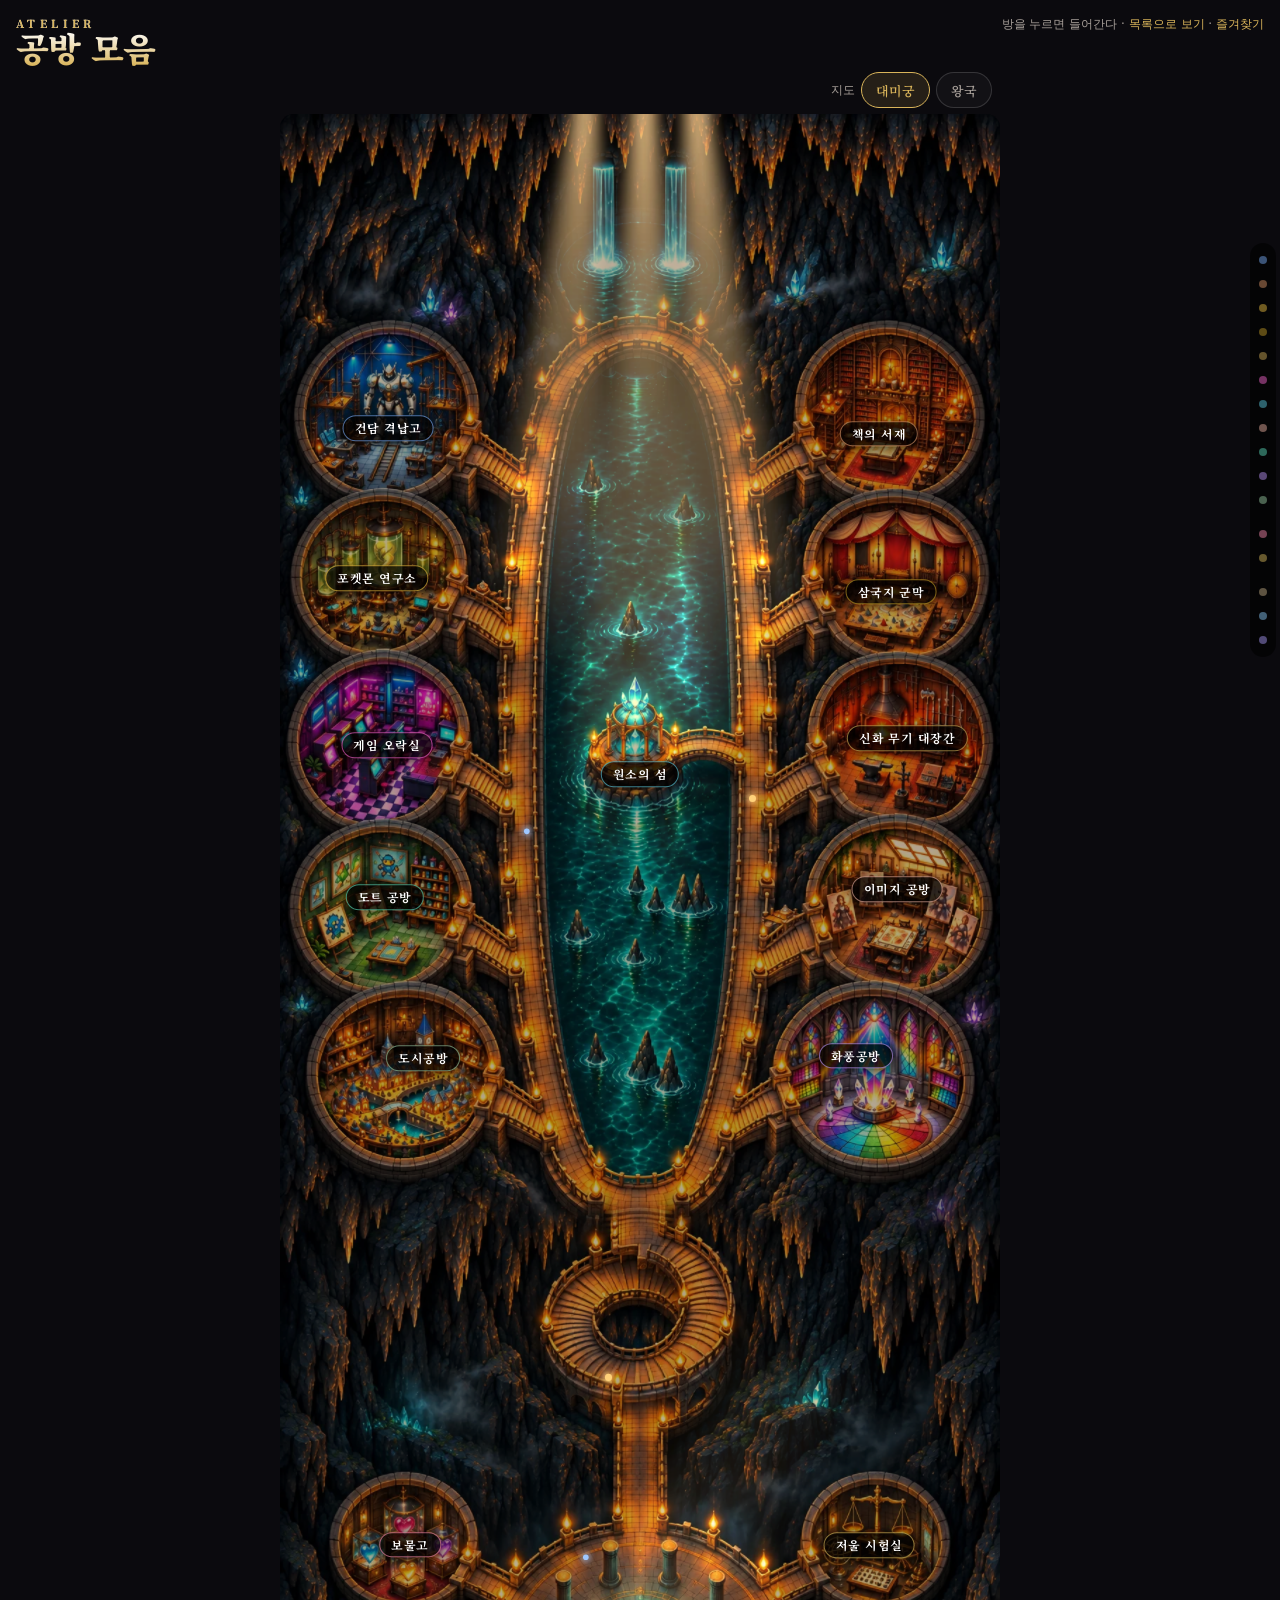
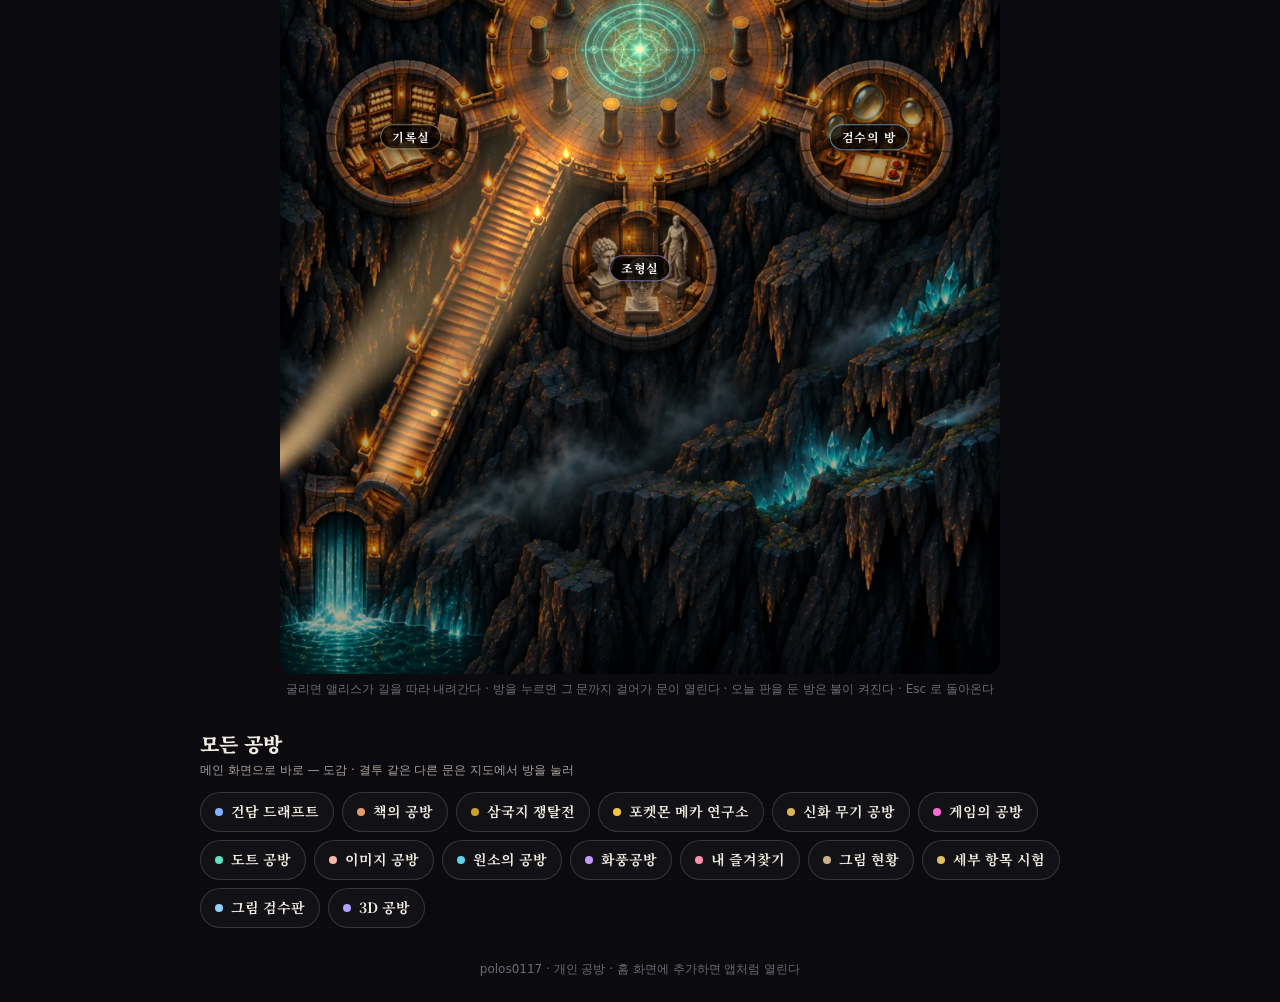
==== index.html @ 8b154c2e "공방 지도 — 방에 들어가는 연출: 밀고 들어가는 확대 · 앨리스가 문으로 · 공방으로 넘어가는 전환 기다림은 늘지 않는다(걷기 0.9초 + 확대 0.7초 그대로). 새 그림 없이" ====
<!doctype html>
<html lang="ko">
<head>
<meta charset="utf-8">
<meta name="viewport" content="width=device-width, initial-scale=1, viewport-fit=cover">
<title>공방 모음</title>
<meta name="description" content="건담 · 삼국지 · 포켓몬 · 신화 무기 · 책 — 공방 지도에서 방을 골라 들어간다.">
<meta name="theme-color" content="#0f0e12">
<link rel="icon" href="icon-192.png?v=3">
<link rel="manifest" href="app.webmanifest">
<link rel="apple-touch-icon" href="icon-180.png?v=3">
<meta name="apple-mobile-web-app-capable" content="yes">
<meta name="mobile-web-app-capable" content="yes">
<meta name="apple-mobile-web-app-status-bar-style" content="black-translucent">
<meta name="apple-mobile-web-app-title" content="공방">
<link rel="preconnect" href="https://fonts.googleapis.com">
<link rel="preconnect" href="https://fonts.gstatic.com" crossorigin>
<link rel="stylesheet" href="https://fonts.googleapis.com/css2?family=Noto+Serif+KR:wght@500;700;900&display=swap">
<!-- 공방으로 넘어가는 전환(2026-11-12) — 문서 간 view transition. 넘어가는 쪽 공방 페이지에도 같은 한 줄이 있어야 된다(README 「방에 들어가는 연출」). 움직임 끔이면 아래 스크립트가 media 를 'not all' 로 바꿔 끈다 -->
<style id="vt">@media (prefers-reduced-motion: no-preference) { @view-transition { navigation: auto; } }</style>
<!--
  첫 화면 = 공방 지도 한 장(img/cave4.webp 1024×3072 세로 — 산속 드워프 대미궁, 2026-10-30 · 2026-11-10 1:2 · 2026-11-11 두 층 1:3 — 위층 공방 열 · 나선 계단 · 아래층 「도구의 층」 다섯, 허브 하단 버튼이던 도구들이 방이 됐다). 절벽 폭포 옆 동굴 입구 → 계단 → 가운데 둥근 지하 호수를 도는 길 → 왼쪽 다섯·오른쪽 다섯의 방 열(방마다 계단 · 다리로 호숫가 길에 닿는다 — 2026-11-11 Blender 구조(blender-cloud scenes/cave_hub.py)를 첨부해 칠한 그림. 다각형 · 이름표는 그 구조의 방 색깔 지도에서, 등불 길은 구조 좌표에서 그대로), 가운데 호수의 바위섬이 원소의 섬.
  방 자리는 ROOMS 표의 다각형(1024×3072 기준 좌표 — 그림 크기 그대로)이고
  SVG viewBox 가 그림 크기라 화면이 바뀌어도 같이 늘어난다. 글자는 그림에 없다 — 이름표·미리보기는 화면이 얹는다.
  방에 올리면 빛나고 이름·대표 그림이 뜬다. 누르면 지도가 그 방으로 다가가고(transform) 그 공방의 문들(하위 링크)이 보인다.
  주소에 #gundam 처럼 남아 뒤로 가기·공유가 된다. 등불이 복도를 오간다(SMIL). 지도 아래 "모든 공방" 목록은 지도가 불편한 사람·화면 읽기 프로그램의 길.
  그림을 바꾸면 ROOMS 의 다각형 숫자만 다시 잰다.
  살아 있는 불 — 다섯 공방이 한 출처(polos0117.github.io)라 localStorage 를 같이 쓴다. 각 공방은 판이 끝나면 atelier_today_v1:<방> 에 오늘 기록
  {d, n, w, daily, at, seen} 한 칸을 적고(today.js — 다섯 저장소에 같은 파일, 약속은 README 「오늘 기록」), 지도는 그걸 읽어 오늘 다녀간 방에 불을 켜고
  이름표 아래 "오늘 n판 · w승"을, 문 패널에 「오늘의 판」(?daily — 날짜가 씨앗) 을 둔다. 공방의 첫 화면을 HEAD 로 물어 Last-Modified 가 마지막으로
  다녀간 뒤(seen)라면 이름표에 초록 점 — 새 소식. 문을 누르면 그 방에 다녀간 자국(seen)을 남긴다.
  깊이 패럴랙스(2026-11-12, 대미궁만) — 은은한 2.5D 입체감(화려한 3D 전환이 아니라). #mapimg 위에 WebGL 캔버스(canvas.fx)를 얹고 셰이더가 깊이 그림 img/cave4-depth.webp 만큼
  UV 를 민다: (깊이 − 0.5) × 세기 × 기울임, 가장 많이 밀려도 화면 8px(2026-11-12 14 · 11 로 올려 봤다가 8 로 — ?fx=<px> 로 견줘 본다). 깊이 그림은 blender-cloud cave_hub 구조의 깊이 렌더(blender-cloud-img 2026-11-11_cave2-depth.png — cave4 와 같은 구조)에서
  위층→아래층 큰 세로 기울기를 하이패스로 빼고 국소 높낮이만 남긴 흑백(흰색 = 가깝다, 0.5 = 바위 바닥 — 그래서 바위는 제자리), 만든 셈은 tools/cave4-depth.py.
  기울임 = 굴림(굴리며 보기의 짚는 높이 기준 — 344×882 처럼 지도가 화면보다 조금만 긴 폰도 다 쓴다) + PC 마우스 · 안드로이드 기기 기울기(iOS 는 권한 창이 떠서 굴림만).
  방 다각형 · 이름표 · 누르는 자리(SVG)는 캔버스 위라 그대로, 앨리스는 서 있는 자리의 깊이만큼 같이 밀린다. 다가간 동안 · 움직임 끔(AtelierMotion, 없으면 동작 줄이기) ·
  WebGL 없음 · 깊이 그림 못 받음 · 왕국 → 지금처럼 정지 그림. 숨은 탭 · 화면 밖이면 그리지 않는다. 왜: 칠한 그림이 평평해 두 층 · 호수 · 계단의 높낮이가 잘 안 읽혔다.
  시간대 조명(2026-11-12, 대미궁만) — 칠한 지도는 그대로 두고 Blender 에서 구운 빛 그림 두 장을 덮개로 얹어 시간대를 바꾼다. 기기 시각으로 페이지를 열 때 한 번 정한다:
  새벽 4~6시(푸르스름 · 호수와 아래층에 낮은 안개) · 아침 6~9시(따뜻한 빛줄기) · 낮 9~18시(덮개 없음 = 지금 그림) · 밤 18~4시(남색 바탕 · 등불과 문 앞 불빛 · 폭포 달빛). 전환 애니메이션은 없다.
  빛 그림 = img/cave4-light-<dawn|morning|night>-mul.webp(곱하기 — 흰색이면 그대로) + -glow.webp(더하기 — 검정이면 없음), 512×1536 을 지도 크기로 늘린다.
  그리는 곳(2026-11-12 고침): 깊이 패럴랙스 캔버스가 있으면 그 셰이더에 텍스처 두 장으로 넣어 한 번에 — 선형 공간에서 지도 × mul + glow, 빛도 깊이만큼 같이 밀린다. 밤 등불은 아주 약하게 깜빡이고(±5%, 자리마다 다른 박자),
  새벽 안개는 천천히 흐른다(1초에 스무 번만 다시 그린다 — 화면 밖 · 숨은 탭 · 다가간 동안은 쉰다). 움직임 끔 · WebGL 없음(캔버스가 없을 때)과 방에 다가간 동안만 CSS 덮개 둘(mul 은 multiply, glow 는 screen, 정지)이 대신한다.
  만든 곳은 blender-cloud scenes/cave_hub.py --light(blender-cloud-img 2026-11-12_cave2-light-* — cave4 와 같은 구조 · 같은 카메라, 지도와 10~25px 어긋나서 흐려 구웠다).
  쌓는 차례: 그림 · 패럴랙스 캔버스(빛 포함) · 앨리스 < CSS 덮개 둘 < 방 다각형 · 등불(SVG) < 이름표. 캔버스 · 덮개는 누름을 받지 않아 누르는 자리는 그대로고, 이름표는 그 위라 밤에도 읽힌다.
  캔버스가 빛을 그릴 때 앨리스는 캔버스 위라 셰이더의 빛을 받지 않는다 — 그때는 CSS filter 로 시간대만큼만 어둡게 맞춘다(밤 0.7 · 새벽 0.82). CSS 덮개일 때는 덮개가 앨리스도 덮는다.
  주소 ?time=dawn|morning|day|night 가 기기 시각을 이긴다(?fx= 처럼 폰에서 바로 견줘 보려고). 빛 그림을 하나라도 못 받으면 낮처럼. 왕국은 이번 범위가 아니다(빛 그림 없음).
  왜: 지도가 늘 같은 불빛이라 하루의 때가 느껴지지 않았다 — 다시 칠하지 않고 빛만 바꾼다.
  방에 들어가는 연출(2026-11-12, 대미궁만 · 새 그림 없이 지금 재료로 · 기다림은 늘지 않는다 — 걷기 0.9초 + 확대 0.7초 그대로):
  ① 밀고 들어가는 확대 — 확대(.inner transform 0.7초) 동안 캔버스를 숨기지 않고, 셰이더의 기울임을 그 방 가운데에서 바깥으로 세게(FX_PX 의 2.5배, 그동안만 · 사인 한 봉우리) 밀어 가까운 벽이 먼저 다가온다.
     평소 기울임은 그동안 0 으로 줄여 끝날 때 정지 그림과 똑같아지고, 확대가 끝나면 캔버스를 0.15초에 감춘다(그림이 보인다). 나올 때는 반대로(바로 캔버스, 안으로 당기며 평소 기울임이 돌아온다).
     시간대 조명과 겹칠 때: 미는 동안은 셰이더가 빛을 그리고(CSS 덮개 숨김), 끝나는 순간 빛 없는 한 장을 그려 두고 CSS 덮개와 맞바꾼 뒤 감춘다 — 두 번 어두워지거나 번쩍이지 않게.
  ② 앨리스가 문으로 — 문 앞에 닿은 앨리스가 문 쪽으로 반 걸음 걸으며 0.25초에 사라지고(확대와 같이 간다), 문 자리에서 방 색(--c) 빛이 한 번 번진다(.doorglow — radial-gradient · screen · 0.6초). 지도로 돌아오면 문 앞에 다시 선다.
  ③ 공방으로 넘어가는 전환 — 문 링크를 누르면 확대된 방이 살짝 더 커지며 사라지고(.leaving 0.28초 — 넘어가길 기다리지 않는다, 누르자마자 간다) 공방 페이지가 페이드로 들어온다(@view-transition — 그쪽 페이지에도 같은 한 줄이 있어야).
     문서 간 전환을 모르는 브라우저는 지금처럼 그냥 넘어간다. 뒤로 와서 다시 보이면(pageshow) 원래대로.
  움직임 끔(AtelierMotion, 없으면 동작 줄이기)이면 ① ② ③ 모두 없이 전과 같다. 왜: 방을 눌러도 그림이 그냥 커지기만 해서 「들어간다」는 느낌이 없었다.
-->
<style>
:root {
  --bg: #0b0a0e; --card: #18161d; --line: #ffffff1a; --text: #f1ece2; --muted: #a8a09a; --gold: #d9b45a;
  --serif: 'Noto Serif KR', 'Apple Myungjo', 'Nanum Myeongjo', Georgia, serif;
  --sans: system-ui, -apple-system, 'Apple SD Gothic Neo', 'Malgun Gothic', sans-serif;
}
* { box-sizing: border-box; }
html, body { margin: 0; }
html { scroll-behavior: smooth; }
body { background: var(--bg); color: var(--text); font: 15px/1.55 var(--sans); overflow-x: hidden; }
a { color: inherit; }
.sr { position: absolute; width: 1px; height: 1px; overflow: hidden; clip: rect(0 0 0 0); white-space: nowrap; }

/* ── 머리 — 작게. 지도가 주인공 ── */
.head { display: flex; align-items: baseline; justify-content: space-between; gap: 12px; padding: calc(14px + env(safe-area-inset-top)) 16px 6px; max-width: 1280px; margin: 0 auto; }
.head h1 { flex: none; white-space: nowrap; margin: 0; font: 900 clamp(22px, 3.4vw, 34px)/1.1 var(--serif); letter-spacing: -.02em;   /* 제목은 줄지도 꺾이지도 않는다 — 좁은 폰에서 안내 글에 밀려 「음」 이 밑줄로 떨어졌다 */
  background: linear-gradient(180deg, #fff 30%, var(--gold) 100%); -webkit-background-clip: text; background-clip: text; color: transparent; }
.head h1 small { display: block; margin-top: 4px; -webkit-text-fill-color: var(--gold); color: var(--gold); font: 700 11px/1 var(--serif); letter-spacing: .4em; }
.head p { flex: 1 1 auto; min-width: 0; margin: 0; color: var(--muted); font-size: 12px; text-align: right; word-break: keep-all; }
.head p a { color: var(--gold); text-decoration: none; }

/* ── 지도 ── */
.map { position: relative; max-width: 1280px; margin: 0 auto; padding: 0 8px; display: grid; gap: 10px; grid-template-columns: minmax(0, 1fr); }
.stage { position: relative; aspect-ratio: 1024 / 3072; width: 100%; overflow: hidden; border-radius: 14px; background: #06070b radial-gradient(70% 60% at 50% 45%, #1b1726, #06070b 70%); isolation: isolate; }
.inner { position: absolute; inset: 0; transform-origin: 0 0; transition: transform .7s cubic-bezier(.2, .8, .2, 1); will-change: transform; }
.inner > img { position: absolute; inset: 0; width: 100%; height: 100%; object-fit: fill; display: block; }
.inner > svg { position: absolute; inset: 0; width: 100%; height: 100%; display: block; }
/* 방 — 다각형. 올리면 빛나고, 다가간 방은 더 밝게. 다른 방은 다가가는 동안 어두워진다 */
.room polygon { fill: var(--c); fill-opacity: 0; stroke: var(--c); stroke-opacity: 0; stroke-width: 6; stroke-linejoin: round; transition: fill-opacity .25s, stroke-opacity .25s; cursor: pointer; }
.room:hover polygon, .room:focus-visible polygon, .room.hot polygon { fill-opacity: .16; stroke-opacity: .85; filter: url(#glow); }
.room:focus-visible { outline: none; }
.map.zoomed .room:not(.on) polygon { fill: #000; fill-opacity: .55; stroke-opacity: 0; filter: none; pointer-events: none; }
.map.zoomed .room.on polygon { fill-opacity: 0; stroke-opacity: .18; filter: none; }
/* 이름표 — 늘 보이는 작은 패. 올리면 미리보기 카드가 그 위에 */
.pins { position: absolute; inset: 0; pointer-events: none; }
.pin { position: absolute; transform: translate(-50%, -50%); display: flex; flex-direction: column; align-items: center; gap: 6px; transition: opacity .3s; }
.pin b { padding: 4px 11px; border-radius: 99px; background: #000b; border: 1px solid color-mix(in srgb, var(--c) 60%, transparent); color: #fff; font: 700 12px/1.3 var(--serif); letter-spacing: .04em; white-space: nowrap; box-shadow: 0 2px 10px #0009; }
.pin .peek { position: absolute; bottom: calc(100% + 6px); left: 50%; transform: translateX(-50%) translateY(6px); width: 150px; padding: 8px; border-radius: 12px; background: #0c0b11f2; border: 1px solid color-mix(in srgb, var(--c) 55%, transparent); box-shadow: 0 16px 40px #000c, 0 0 30px color-mix(in srgb, var(--c) 30%, transparent); opacity: 0; transition: opacity .2s, transform .2s; }
.pin .peek img { display: block; width: 100%; aspect-ratio: 4 / 5; object-fit: cover; object-position: 50% 15%; border-radius: 8px; }
.pin .peek i { display: block; margin-top: 6px; color: var(--muted); font: 600 11px/1.4 var(--sans); font-style: normal; white-space: normal; text-align: center; word-break: keep-all; }
.pin.hot .peek { opacity: 1; transform: translateX(-50%) translateY(0); }
.map.zoomed .pin { opacity: 0; }
@media (max-width: 760px) { .pin b { padding: 3px 8px; font-size: 10px; } .pin .peek { width: 118px; } }
/* 등불 — 복도를 오간다 */
.lamp { fill: #ffd27a; filter: url(#lamp); }
.lamp.b { fill: #9fc8ff; }
/* 오늘 불 — 오늘 판을 둔 방은 불이 켜져 있다(각 공방이 atelier_today_v1:<방> 에 적은 기록을 읽는다) */
.room.lit polygon { fill-opacity: .07; }
.glow { fill: #ffb763; filter: url(#lamp); transform-box: fill-box; transform-origin: center; animation: breathe 3.4s ease-in-out infinite; }
@keyframes breathe { 0%, 100% { opacity: .35; transform: scale(.85); } 50% { opacity: .7; transform: scale(1.15); } }
.pin .today { padding: 2px 8px; border-radius: 99px; background: #2a1d10e6; border: 1px solid #ffb76366; color: #ffd9a8; font: 600 10px/1.3 var(--sans); white-space: nowrap; }
.pin .today[hidden] { display: none; }
.pin.news b::after { content: ''; display: inline-block; width: 7px; height: 7px; margin-left: 6px; border-radius: 50%; background: #7cf0a8; box-shadow: 0 0 8px #7cf0a8; vertical-align: middle; }
.doors .status { margin: 4px 0 10px; color: #ffd9a8; font-size: 13px; }
.doors .status:empty { display: none; }
.news-word { color: #7cf0a8; }
/* 오늘의 판 — 문들 줄 끝의 따뜻한 단추. 끝냈으면 초록 표 */
.links a.daily { gap: 6px; border-color: #ffb76388; background: #2a1d10b3; color: #ffd9a8; }
.links a.daily:hover, .links a.daily:focus-visible { border-color: #ffd9a8; color: #ffd9a8; }
.links a.daily .done { color: #7cf0a8; }
@media (max-width: 760px) { .pin .today { font-size: 9px; padding: 1px 6px; } }
/* 다가갔을 때 문 패널 */
.doors { display: none; padding: 14px 16px 16px; border: 1px solid color-mix(in srgb, var(--c, var(--gold)) 50%, transparent); border-radius: 14px; background: var(--card); box-shadow: 0 0 40px color-mix(in srgb, var(--c, var(--gold)) 18%, transparent); }
.map.zoomed .doors { display: block; }
.doors .num { color: var(--c); font: 700 12px/1 var(--serif); letter-spacing: .3em; }
.doors h2 { margin: 8px 0 2px; font: 900 clamp(24px, 3.6vw, 36px)/1.15 var(--serif); letter-spacing: -.02em; }
.doors .sub { color: color-mix(in srgb, var(--c) 70%, #fff); font-weight: 600; font-size: 14px; }
.doors p { margin: 10px 0 14px; color: #d8d2c8; font-size: 14px; max-width: 34em; word-break: keep-all; }
.links { display: flex; flex-wrap: wrap; gap: 8px; }
.links .soon { min-height: 42px; display: inline-flex; align-items: center; color: var(--muted); font-size: 14px; }
.links a, .links button { min-height: 42px; display: inline-flex; align-items: center; padding: 0 16px; border: 1px solid #ffffff33; border-radius: 99px; background: #000b; color: var(--text);
  text-decoration: none; font: 600 14px/1 var(--sans); cursor: pointer; transition: border-color .15s, color .15s, transform .15s; }
.links a:hover, .links a:focus-visible, .links button:hover, .links button:focus-visible { border-color: var(--c, var(--accent)); color: var(--c, var(--accent)); outline: none; transform: translateY(-1px); }
.links a.main { background: var(--c, var(--accent)); border-color: var(--c, var(--accent)); color: #111; font-weight: 800; }
.links a.main:hover { color: #111; filter: brightness(1.08); }
.doors .back { margin-top: 12px; }
.hint { max-width: 1280px; margin: 6px auto 0; padding: 0 16px; color: #6f6973; font-size: 12px; text-align: center; }
/* 세로 화면 — 지도가 1:3 으로 길어져(2026-11-11) 지도 아래 문 패널이 화면 두 장 밑으로 갔다(폰에서 「메뉴가 안 뜬다」). 화면 아래에 떠 있는 판으로 */
@media (orientation: portrait) {
  .map.zoomed .doors { position: fixed; z-index: 5; left: 8px; right: 8px; bottom: calc(8px + env(safe-area-inset-bottom)); max-height: 48vh; overflow: auto; overscroll-behavior: contain;
    padding: 12px 14px 14px; box-shadow: 0 -10px 40px #000d, 0 0 30px color-mix(in srgb, var(--c, var(--gold)) 22%, transparent); }
  .map.zoomed .doors h2 { margin-top: 4px; font-size: 22px; }
  .map.zoomed .doors p { margin: 6px 0 10px; font-size: 13px; }
}
/* 가로 — 세로로 긴 지도(2:3)라 화면 높이에 넣으면 너무 작다(2026-10-30) — 너비를 정해 두고 굴려 본다. 다가가면 문 패널이 오른쪽에 */
@media (orientation: landscape) {
  .stage { width: min(100%, 720px); margin: 0 auto; }
  .map.zoomed { grid-template-columns: minmax(0, 1fr) minmax(260px, 340px); align-items: start; }
  .map.zoomed .stage { width: min(100%, 720px); }
  .map.zoomed .doors { position: sticky; top: 12px; }   /* 다가간 방은 긴 무대 가운데 — 굴려 내려와도 문 패널이 화면 위에 남는다 */
}
@media (orientation: landscape) and (max-height: 500px) {
  /* 제목·안내를 지도 위에 겹쳐 지도가 높이를 다 쓴다 */
  body { position: relative; }
  .head { position: absolute; left: 0; right: 0; top: 0; z-index: 3; padding: calc(6px + env(safe-area-inset-top)) 14px 0; pointer-events: none; }
  .head p, .head h1 { pointer-events: auto; text-shadow: 0 2px 8px #000; }
  .head h1 { font-size: 18px; } .head h1 small { display: none; }
  .map { padding-top: calc(4px + env(safe-area-inset-top)); }
  .stage { width: min(100%, 520px); }
  .map.zoomed .stage { width: min(100%, 520px); }
  .hint { display: none; }
  body.zoomed .head { display: none; }   /* 다가가면 제목·안내 글이 확대된 그림·문 패널과 겹친다 — 숨긴다("← 지도로" 가 길) */
  .doors { padding: 10px 12px 12px; } .doors h2 { font-size: 22px; } .doors p { margin: 6px 0 10px; font-size: 13px; }
  .links a, .links button { min-height: 38px; padding: 0 12px; font-size: 13px; }
}

/* ── 맨 아래 — 모든 공방 한 줄 칩(2026-11-11 — 사용자 「각 공방 들어가는 페이지는 작게 줄여서 메인화면만 연결되게」). 하위 문(도감 · 결투 …)은 지도에서 방을 눌러 ── */
.all { position: relative; z-index: 2; padding: 32px 16px calc(32px + env(safe-area-inset-bottom)); background: var(--bg); }
.all > * { max-width: 880px; margin-left: auto; margin-right: auto; }
.all h2 { margin: 0 auto 4px; font: 900 20px/1.3 var(--serif); }
.all > p { margin: 0 auto 12px; color: var(--muted); font-size: 12px; }
.chips { display: flex; flex-wrap: wrap; gap: 8px; }
.chip { display: inline-flex; align-items: center; gap: 8px; min-height: 40px; padding: 0 14px; border: 1px solid #ffffff26; border-radius: 99px; background: #ffffff08; color: var(--text);
  text-decoration: none; font: 700 14px/1.2 var(--serif); transition: border-color .15s, color .15s; }
.chip i { flex: none; width: 8px; height: 8px; border-radius: 50%; background: var(--accent); }
.chip:hover, .chip:focus-visible { border-color: var(--accent); color: var(--accent); outline: none; }
/* 굴리며 보기(2026-11-11) — 화면 가운데 높이의 방은 은은히 빛난다(near). 옆 위치 줄(rail)은 지도를 보는 동안만, 누르면 그 방 높이로 */
.room.near polygon { fill-opacity: .1; stroke-opacity: .55; }
.pin.near b { border-color: var(--c); box-shadow: 0 0 14px color-mix(in srgb, var(--c) 55%, transparent), 0 2px 10px #0009; }
.rail { position: fixed; z-index: 4; right: max(4px, env(safe-area-inset-right)); top: 50%; transform: translateY(-50%); display: flex; flex-direction: column; gap: 2px; padding: 6px 2px; border-radius: 99px; background: #0009; opacity: 0; pointer-events: none; transition: opacity .25s; }
body.onmap .rail { opacity: 1; pointer-events: auto; }
body.zoomed .rail { opacity: 0; pointer-events: none; }
.rail button { position: relative; width: 22px; height: 22px; padding: 0; border: 0; background: none; cursor: pointer; }
.rail button::after { content: ''; position: absolute; inset: 7px; border-radius: 50%; background: var(--c); opacity: .45; transition: opacity .2s, transform .2s; }
.rail button.near::after { opacity: 1; transform: scale(1.35); box-shadow: 0 0 8px var(--c); }
.rail button.gap { margin-top: 10px; }
.rail button:focus-visible { outline: 2px solid var(--gold); outline-offset: -2px; border-radius: 50%; }
/* 앨리스(2026-11-11 — 책 공방 도트, 대미궁만) — 길 지도(img/cave4-nav.json)를 따라 걷는다. 그림은 지도와 같이 다가간다(.inner 안) */
.alice { position: absolute; z-index: 1; width: calc(100% * 108 / 1024); aspect-ratio: 192 / 256; transform: translate(-50%, -97%); pointer-events: none; filter: drop-shadow(0 2px 2px #000c); }
.alice[hidden] { display: none; }
.alice i { display: block; width: 100%; height: 100%; background-repeat: no-repeat; }
.alice.flip i { transform: scaleX(-1); }
/* 깊이 패럴랙스(2026-11-12, 대미궁만) — 그림 위에 얹는 WebGL 캔버스. 다각형 · 이름표 · 누르는 자리는 그 위(SVG)라 움직이지 않는다. 다가가면 정지 그림으로 */
.inner > canvas.fx { position: absolute; inset: 0; width: 100%; height: 100%; display: block; pointer-events: none; opacity: 0; transition: opacity .3s; }
.inner > canvas.fx.ready { opacity: 1; }
.map.zoomed .inner > canvas.fx { opacity: 0; }   /* 아래 「방에 들어가는 연출」 이 확대 동안은 보이게 덮어쓴다 */
/* 시간대 조명(2026-11-12, 대미궁만) — CSS 덮개 둘(곱하기 · 더하기, 정지). 캔버스가 없을 때(움직임 끔 · WebGL 없음)와 방에 다가간 동안만 보인다 — 평소에는 캔버스 셰이더가 빛을 그린다. 그림 · 캔버스 · 앨리스(z 1) 위, 방 다각형 · 등불(SVG, z 3) 아래. 누름은 받지 않는다 */
.inner > svg { z-index: 3; }
.inner > img.light { z-index: 2; pointer-events: none; }
.inner > img.light.mul { mix-blend-mode: multiply; }
.inner > img.light.add { mix-blend-mode: screen; }   /* 이름이 add 인 까닭: .glow 는 오늘 불(숨 쉬는 빛)의 규칙이라 겹치면 덮개가 같이 숨을 쉰다 */
.inner > img.light[hidden] { display: none; }
/* 캔버스(셰이더)가 빛을 그리는 동안(.fxlit)은 CSS 덮개를 숨긴다 — 겹치면 두 번 어두워진다. 방에 다가가 캔버스가 쉬면(정지 그림) 그동안만 CSS 덮개가 맡는다. 바꿔 끼울 때 캔버스가 천천히 흐려지면 둘이 겹치니 그때는 바로 */
.stage.fxlit .inner > img.light { display: none; }
.map.zoomed:not(.pushing) .stage.fxlit .inner > img.light:not([hidden]) { display: block; }   /* 밀고 들어가는 동안(.pushing)은 아직 캔버스가 빛을 그린다 */
.stage.fxlit .inner > canvas.fx { transition: none; }
/* 방에 들어가는 연출(2026-11-12) ① 밀고 들어가는 확대 — 확대 · 축소 0.7초 동안(.pushing) 캔버스를 보인 채 셰이더가 그 방 쪽으로 세게 민다. 확대가 끝나면 0.15초에 감추고 그림을 보인다 */
.map.pushing .inner > canvas.fx.ready { opacity: 1; transition: none; }
.map.zoomed:not(.pushing) .inner > canvas.fx { opacity: 0; transition: opacity .15s; }
/* ② 앨리스가 문으로 — 문 쪽으로 반 걸음(--gx · --gy) 가며 0.25초에 사라진다. 돌아오면 문 앞에 다시(0.2초에 나타난다) */
.alice { transition: opacity .2s; }
.alice.gone { opacity: 0; transform: translate(calc(-50% + var(--gx, 0px)), calc(-97% + var(--gy, 0px))); transition: opacity .25s ease-in, transform .25s ease-out; }
/*    문 자리에서 방 색 빛이 한 번 번진다 — 덮개 위 · 방 다각형 아래, 누름 없음 */
.doorglow { position: absolute; z-index: 2; width: 26%; aspect-ratio: 1; margin: -13% 0 0 -13%; border-radius: 50%; pointer-events: none; opacity: 0; mix-blend-mode: screen;
  background: radial-gradient(circle, color-mix(in srgb, var(--c, #ffd27a) 70%, #fff) 0%, color-mix(in srgb, var(--c, #ffd27a) 60%, transparent) 32%, transparent 68%); }
.doorglow.on { animation: doorglow .6s ease-out both; }
@keyframes doorglow { 0% { opacity: 0; transform: scale(.25); } 35% { opacity: .85; } 100% { opacity: 0; transform: scale(1.15); } }
/* ③ 공방으로 넘어가는 전환 — 문 링크를 누르면 확대된 방이 살짝 더 커지며 사라진다(넘어가길 기다리지 않는다 — 그 사이에 흐른다). 공방 페이지는 @view-transition 의 페이드로 */
.map.leaving .inner { opacity: 0; transition: transform .28s ease-in, opacity .28s ease-in; }
/* 앨리스는 캔버스 위라 셰이더의 빛을 받지 않는다 — 그때만 시간대만큼 어둡게 맞춘다(CSS 덮개일 때는 덮개가 앨리스도 덮는다) */
.map:not(.zoomed) .stage.fxlit[data-time="night"] .alice { filter: brightness(.7) saturate(.85) drop-shadow(0 2px 2px #000c); }
.map:not(.zoomed) .stage.fxlit[data-time="dawn"] .alice { filter: brightness(.82) drop-shadow(0 2px 2px #000c); }
/* 머리의 「즐겨찾기 n」 — 글줄 높이는 그대로 두고 누르는 자리만 44px */
.head p a#fav-link { display: inline-flex; align-items: center; min-height: 44px; margin: -12px -6px; padding: 0 6px; border-radius: 8px; }
.head p a#fav-link:focus-visible { outline: 2px solid var(--gold); outline-offset: -4px; }
/* 지도 고르기(2026-11-08) — 대미궁(처음 지도) · 왕국. 고른 것은 이 기기에 남는다(atelier_hub_map_v1), 주소 ?map=kingdom 이 이긴다 */
.mapsel { max-width: 1280px; margin: 0 auto 6px; padding: 0 16px; display: flex; justify-content: flex-end; align-items: center; gap: 6px; color: var(--muted); font-size: 12px; }
.mapsel button { min-height: 36px; padding: 0 14px; border: 1px solid #ffffff26; border-radius: 99px; background: #ffffff08; color: var(--muted); font: 600 13px/1 var(--serif); cursor: pointer; transition: border-color .15s, color .15s; }
.mapsel button[aria-pressed="true"] { border-color: var(--gold); background: #d9b45a1f; color: var(--gold); }
.mapsel button:hover { border-color: #ffffff66; color: var(--text); }
.mapsel button:focus-visible { outline: 2px solid var(--gold); outline-offset: 2px; }
@media (orientation: landscape) { .mapsel { width: min(100%, 720px); padding: 0 8px; } }
@media (orientation: landscape) and (max-height: 500px) { .mapsel { width: min(100%, 520px); padding-top: calc(40px + env(safe-area-inset-top)); }   /* 겹친 제목 아래 — margin 이면 body 밖으로 접혀 제목까지 내려온다 */ body.zoomed .mapsel { display: none; } }
footer { position: relative; z-index: 2; background: var(--bg); text-align: center; color: #6f6973; font-size: 12px; padding-bottom: calc(24px + env(safe-area-inset-bottom)); }

@media (prefers-reduced-motion: reduce) {
  html { scroll-behavior: auto; }
  .inner, .pin, .pin .peek, .room polygon, .alice, .alice.gone { transition: none; }
  .lamp { display: none; }
  .glow { animation: none; opacity: .55; }
}
</style>
</head>
<body>

<header class="head">
  <h1><small>ATELIER</small>공방 모음</h1>
  <p>방을 누르면 들어간다 · <a href="#all">목록으로 보기</a> · <a href="favorites.html" id="fav-link">즐겨찾기</a></p>
</header>
<div class="mapsel" id="mapsel" role="group" aria-label="지도 고르기"><span>지도</span><button type="button" data-map="cave" aria-pressed="true">대미궁</button><button type="button" data-map="kingdom" aria-pressed="false">왕국</button></div>

<section class="map" id="map" aria-label="공방 지도">
  <div class="stage" id="stage">
    <div class="inner" id="inner">
      <img id="mapimg" src="img/cave4.webp?v=1" alt="산속 대미궁 두 층 — 위층은 가운데 지하 호수를 도는 길에 왼쪽 격납고·연구소·오락실·도트 공방·도시공방, 오른쪽 서재·군막·대장간·이미지 공방·화풍공방, 호수 바위섬이 원소의 섬. 나선 계단을 내려가면 아래층 기둥 홀에 보물고·기록실·저울 시험실·검수의 방·조형실, 맨 아래 왼쪽이 폭포 옆 동굴 입구" decoding="async" fetchpriority="high">
      <svg id="svg" viewBox="0 0 1024 3072" aria-hidden="true" focusable="false">
        <defs>
          <filter id="glow" x="-20%" y="-20%" width="140%" height="140%"><feGaussianBlur stdDeviation="10" result="b"/><feMerge><feMergeNode in="b"/><feMergeNode in="SourceGraphic"/></feMerge></filter>
          <filter id="lamp" x="-200%" y="-200%" width="500%" height="500%"><feGaussianBlur stdDeviation="5" result="b"/><feMerge><feMergeNode in="b"/><feMergeNode in="b"/><feMergeNode in="SourceGraphic"/></feMerge></filter>
          <!-- 길 — 등불이 다니는 길은 지도마다 MAPS.<지도>.ways(1024×3072). buildWays 가 path · 등불을 짓는다 -->
        </defs>
        <g id="rooms"></g>
        <g id="glows"></g>
        <g id="lamps"></g>
      </svg>
      <div class="alice" id="alice" hidden aria-hidden="true"><i></i></div>
      <img class="light mul" id="light-mul" alt="" aria-hidden="true" decoding="async" hidden>
      <img class="light add" id="light-glow" alt="" aria-hidden="true" decoding="async" hidden>
      <div class="doorglow" id="doorglow" aria-hidden="true"></div>
    </div>
    <div class="pins" id="pins" aria-hidden="true"></div>
  </div>
  <aside class="doors" id="doors" aria-live="polite"></aside>
</section>
<nav class="rail" id="rail" aria-label="지도 위치 — 누르면 그 방 높이로"></nav>
<p class="hint" id="hint">방에 올리면 이름이, 누르면 그 공방의 문이 보인다 · 오늘 판을 둔 방은 불이 켜진다 · Esc 로 돌아온다</p>

<section class="all" id="all" aria-label="모든 공방">
  <h2>모든 공방</h2>
  <p>메인 화면으로 바로 — 도감 · 결투 같은 다른 문은 지도에서 방을 눌러</p>
  <nav class="chips" id="cards" aria-label="모든 공방 — 메인 화면"></nav>
</section>
<footer>polos0117 · 개인 공방 · 홈 화면에 추가하면 앱처럼 열린다</footer>

<script src="today.js"></script>
<script src="favorites.js"></script>
<script>
/* 방 표 — 다각형은 대미궁 img/cave4.webp 의 픽셀 좌표(1024×3072 기준 — blender-cloud 의 두 층 구조 cave_hub 에서 방 색깔 지도 윤곽을 딴 것, 2026-11-11. 예전 cave3 · cave2 는 1024×2048, map.webp 는 1024×1536). 꼭짓점은 바위에 판 방의 벽 테두리(그림 위에 겹쳐 따 맞춘다). 그림을 바꾸면 여기만 다시 잰다.
   대미궁 지도(2026-10-30) — 왼쪽 위에서부터 격납고·연구소·오락실·도트 공방, 오른쪽 위에서부터 서재·군막·대장간·이미지 공방.
   at: 이름표 자리, peek: 미리보기 그림(각 공방의 그림 저장소), links: 문들(첫 번째가 큰 문), daily: 오늘의 판(날짜가 씨앗 — 그 공방이 ?daily 를 읽는다) */
const ROOMS = [
  { key: 'gundam', name: '건담 격납고', title: '건담 드래프트', sub: '기동전사 · 3D 격납고', num: '01 / HANGAR', c: '#7fb3ff', tint: '#151a21',
    poly: [[63, 374], [41, 414], [37, 466], [79, 536], [199, 551], [257, 524], [273, 462], [256, 400], [223, 359], [139, 337], [100, 347]], at: [154, 446],
    peek: '/atelier/img/thumb/RX-78-2_건담_f.webp', cover: '/atelier/img/thumb/RX-78-2_건담_f.webp',
    desc: '3D 격납고를 걸어 다니며 기체를 둘러보고, 드래프트로 출격한다.',
    links: [['격납고', '/atelier/'], ['드래프트', '/atelier/play.html'], ['도감', '/atelier/dex.html'], ['프롬프트', '/atelier/prompt.html']], daily: '/atelier/play.html?daily' },
  { key: 'book', name: '책의 서재', title: '책의 공방', sub: '고전 · 발단 · 전개 · 결말', num: '02 / LIBRARY', c: '#e39b6b', tint: '#1c1210',
    poly: [[827, 345], [758, 390], [732, 491], [762, 541], [835, 563], [891, 559], [956, 507], [964, 419], [912, 356]], at: [852, 454],
    peek: '/book-atelier-img/img/thumb/don_quixote_middle_literary_fantasy_f.webp', cover: '/book-atelier-img/img/thumb/don_quixote_middle_literary_fantasy_f.webp',
    desc: '도서관에서 깨어난 책들이, 자신의 이야기를 세상에 남기기 위해 싸운다. 책 한 권이 한 사람이 된다. 결투 한 판, 서고를 아홉 층 내려가는 탐험.',
    links: [['서재', '/book-atelier/'], ['서가', '/book-atelier/dex.html'], ['결투', '/book-atelier/duel.html'], ['탐험', '/book-atelier/run.html'], ['프롬프트', '/book-atelier/prompt.html']], daily: '/book-atelier/duel.html?daily' },
  { key: 'samguk', name: '삼국지 군막', title: '삼국지 쟁탈전', sub: '장수를 뽑아 진영을 꾸린다', num: '03 / 竹簡', c: '#c9a227', tint: '#17130f',
    poly: [[807, 586], [777, 614], [760, 651], [749, 716], [765, 754], [838, 786], [926, 778], [974, 732], [986, 689], [982, 647], [963, 610], [892, 570]], at: [869, 679],
    peek: '/sam-atelier/images/large/관우.jpg', cover: '/sam-atelier/images/large/관우.jpg',
    desc: '위·촉·오의 장수들을 드래프트로 모아 한 진영을 짠다. 장수가 여성이 되어 삼국시대·중세 판타지·메카 세 세계에 선다.',
    links: [['타이틀', '/sam-atelier/'], ['군막', '/sam-atelier/hall.html'], ['드래프트', '/sam-atelier/draft.html'], ['전장', '/sam-atelier/battle.html'], ['도감', '/sam-atelier/dex.html'], ['프롬프트', '/sam-atelier/prompt.html']], daily: '/sam-atelier/draft.html?daily' },
  { key: 'pokemon', name: '포켓몬 연구소', title: '포켓몬 메카 연구소', sub: '메카 의인화 · 연구소', num: '04 / LAB', c: '#f4c542', tint: '#2a2718',
    poly: [[59, 566], [21, 642], [41, 732], [121, 776], [232, 761], [258, 665], [227, 581], [147, 540]], at: [138, 660],
    peek: '/pkm-atelier-img/img/thumb/피카츄_heavy_cinematic_semi_real_f.webp', cover: '/pkm-atelier-img/img/thumb/피카츄_heavy_cinematic_semi_real_f.webp',
    desc: '포켓몬을 메카로 의인화한 도감과 전투, 일곱 판 달리기, 진화 결투, 폼 결투.',
    links: [['연구소', '/pkm-atelier/'], ['도감', '/pkm-atelier/dex.html'], ['전투', '/pkm-atelier/battle.html'], ['런', '/pkm-atelier/run.html'], ['결투', '/pkm-atelier/lane.html'], ['폼 결투', '/pkm-atelier/gwent.html'], ['프롬프트', '/pkm-atelier/prompt.html']], daily: '/pkm-atelier/survey.html?daily' },
  { key: 'myth', name: '신화 무기 대장간', title: '신화 무기 공방', sub: '열한 권 · 백여든일곱 자루', num: '05 / FORGE', c: '#d9b45a', tint: '#121016',
    poly: [[833, 793], [794, 832], [772, 903], [802, 983], [894, 980], [940, 991], [966, 977], [994, 946], [1009, 900], [987, 820], [916, 779]], at: [892, 887],
    peek: '/myth-atelier-img/img/thumb/묠니르_game_keyart_f.webp', cover: '/myth-atelier-img/img/thumb/묠니르_game_keyart_f.webp',
    desc: '신화 속 무기가 사람이 되어 싸운다. 오토 배틀러·결투와 3D 박물관.',
    links: [['공방', '/myth-atelier/'], ['오토 배틀', '/myth-atelier/auto.html'], ['박물관', '/myth-atelier/museum.html'], ['도감', '/myth-atelier/dex.html'], ['드래프트', '/myth-atelier/draft.html'], ['던전', '/myth-atelier/run.html'], ['결투', '/myth-atelier/duel.html'], ['프롬프트', '/myth-atelier/prompt.html']], daily: '/myth-atelier/duel.html?daily' },
  /* 오락실(2026-10-26) — 옛 아래 가운데 복도 자리, 앞 계단 입구가 이리로 열린다. 미리보기는 테트리스 타이틀 폼(시범 그림, 2026-10-26).
     오늘의 판(daily)은 결투가 붙으면 적는다 — 없으면 문 패널에 그 문을 두지 않는다 */
  { key: 'game', name: '게임 오락실', title: '게임의 공방', sub: '게임 의인화 · 타이틀 · 중반 · 엔딩', num: '06 / ARCADE', c: '#ff6ad5', tint: '#1d1020',
    poly: [[62, 823], [39, 866], [36, 914], [75, 983], [111, 1002], [185, 1003], [256, 972], [272, 911], [255, 850], [225, 811], [143, 786], [102, 795]], at: [152, 897],
    peek: '/game-atelier-img/img/thumb/tetris_title_glossy_kr_game_f.webp', cover: '/game-atelier-img/img/thumb/tetris_title_glossy_kr_game_f.webp',
    desc: '게임 한 편이 한 사람이 되고, 그 게임의 조작이 그녀의 능력이 된다. 첫 묶음 열 편의 도감과 그림 프롬프트.',
    links: [['첫 화면', '/game-atelier/'], ['도감', '/game-atelier/dex.html'], ['프롬프트', '/game-atelier/prompt.html']] },
  /* 도트 공방·이미지 공방(2026-10-30) — 대미궁 지도의 앞 두 방. 허브 안의 쪽이라 문은 하나씩, 미리보기는 지도의 그 방 */
  { key: 'dot', name: '도트 공방', title: '도트 공방', sub: '다섯 공방 인물의 도트', num: '07 / PIXEL', c: '#5fe3c0', tint: '#0f1c1a',
    poly: [[59, 1038], [38, 1075], [33, 1128], [70, 1196], [109, 1217], [160, 1222], [253, 1188], [269, 1126], [253, 1066], [219, 1023], [135, 1001], [96, 1011]], at: [149, 1113],
    peek: 'img/cave4-dot.webp', cover: 'img/cave4-dot.webp',
    desc: '다섯 공방 인물을 도트로 — 지시문을 만들고, 그리고, 격자에 맞춰 정리한다.',
    links: [['도트 공방', '/dot.html']] },
  { key: 'image', name: '이미지 공방', title: '이미지 공방', sub: '통합 생성기 · 다섯 공방 그림 지시문', num: '08 / STUDIO', c: '#f3b8a6', tint: '#1e1514',
    poly: [[867, 981], [788, 1023], [758, 1124], [784, 1205], [881, 1221], [969, 1180], [991, 1143], [995, 1086], [956, 1006]], at: [878, 1102],
    peek: 'img/cave4-image.webp', cover: 'img/cave4-image.webp',
    desc: '게임·책·신화·포켓몬·원소 다섯 공방의 그림 지시문을 한곳에서 — 고르면 다음 단계로, 계획을 불러와 한 단계씩.',
    links: [['통합 생성기', '/prompt.html']] },
  /* 원소의 섬(2026-10-30) — 가운데 지하 호수의 바위섬들. 원소 공방(element-atelier)은 주기율표 끝의 「안정의 섬」 이야기를 가졌으니 호수 가운데가 그 자리다. 그림은 그대로 두고 다각형만 호수에 */
  { key: 'element', name: '원소의 섬', title: '원소의 공방', sub: '원소 · 가문 · 주민 · 판타지·스팀펑크·메카', num: '09 / ELEMENT', c: '#5fd3e8', tint: '#0e1a22',
    poly: [[498, 373], [407, 553], [387, 1092], [431, 1429], [529, 1491], [609, 1371], [653, 914], [602, 486], [550, 381]], at: [512, 938],
    peek: '/element-atelier-img/img/thumb/fe_mecha_game_keyart_f.webp', cover: '/element-atelier-img/img/thumb/fe_fantasy_game_keyart_f.webp',
    desc: '원소 하나가 나라가 되고, 물질이 가문이 되고, 물건이 주민이 된다. 근본·가문주·주민이 판타지·스팀펑크·메카 세 세계에서 선다.',
    links: [['타이틀', '/element-atelier/'], ['주기율표', '/element-atelier/hall.html'], ['전시관', '/element-atelier/gallery.html'], ['도감', '/element-atelier/dex.html'], ['프롬프트', '/element-atelier/prompt.html']] },
  /* 화풍공방 · 도시공방(2026-11-10 — 사용자 「대미궁이랑 왕국지도에 style 공방이랑 앞으로 만들 도시공방도 이미지 새로 그려서 넣어줘」).
     지도를 세로 1:2 로 다시 그려 대미궁 양쪽 맨 아래 방, 왕국 아래쪽 구역으로. 화풍공방은 이미지 공방의 둘째 문이던 것을 제 방으로.
     도시공방은 아직 없다 — soon: 문 없이 「준비 중」, 아래 목록에도 안 싣는다. 생기면 links · desc 를 채우고 soon 을 뺀다 */
  { key: 'style', name: '화풍공방', title: '화풍공방', sub: '화풍 부품 · 축 하나씩 시험', num: '10 / STYLE', c: '#c39bff', tint: '#17121f',
    poly: [[792, 1230], [725, 1275], [699, 1374], [729, 1425], [800, 1447], [856, 1444], [896, 1424], [923, 1392], [936, 1348], [931, 1302], [884, 1243], [841, 1228]], at: [819, 1339],
    peek: 'img/cave4-style.webp', cover: 'img/cave4-style.webp',
    desc: '화풍을 부품(방향 · 얼굴 · 채색 · 빛 · 이펙트)으로 나눠 조합하고, 축 하나씩 바꿔 시험한다.',
    links: [['화풍공방', '/style-atelier/']] },
  { key: 'city', name: '도시공방', title: '도시공방', sub: '준비 중', num: '11 / CITY', c: '#9fd3a8', tint: '#111a14', soon: true,
    poly: [[113, 1268], [91, 1310], [88, 1355], [128, 1428], [215, 1451], [308, 1416], [324, 1355], [306, 1291], [275, 1253], [190, 1230]], at: [204, 1342],
    peek: 'img/cave4-city.webp', cover: 'img/cave4-city.webp',
    desc: '앞으로 지을 공방 — 문이 아직 없다.',
    links: [] },
  /* 도구의 층(2026-11-11 — 사용자 「허브 하단에 따로 버튼으로 있는것 전체 다(화풍공방, 3d공방 등) 지금 대미궁이미지랑, 왕국 이미지에 포함시켜서」).
     대미궁 아래층 기둥 홀 둘레 다섯 방 · 왕국 남쪽 바다의 다섯 구역. 허브 안의 쪽이라 문은 하나씩, 오늘의 판은 없다 */
  { key: 'fav', name: '보물고', title: '내 즐겨찾기', sub: '공방 도감에서 하트로 담은 그림을 한곳에서', num: '12 / VAULT', c: '#ff8fb1', tint: '#1f1016', tool: true,
    poly: [[106, 1982], [92, 2019], [92, 2074], [132, 2111], [215, 2118], [268, 2097], [282, 2079], [271, 1999], [235, 1956], [195, 1943], [157, 1946]], at: [185, 2034],
    peek: 'img/cave4-fav.webp', cover: 'img/cave4-fav.webp',
    desc: '하트 보석이 진열된 보물고 — 네 공방의 도감에서 하트로 담은 그림을 새것부터 모아 본다. 공방 칩으로 거르고, 크게 보기 · 감상 모드.',
    links: [['즐겨찾기', 'favorites.html']] },
  { key: 'status', name: '기록실', title: '그림 현황', sub: '공방마다 어느 칸이 찼는지 글로만', num: '13 / RECORDS', c: '#c9b48a', tint: '#1a160f', tool: true,
    poly: [[147, 2223], [123, 2237], [98, 2271], [93, 2351], [120, 2378], [156, 2393], [210, 2394], [242, 2382], [276, 2350], [285, 2293], [272, 2259], [212, 2220]], at: [186, 2307],
    peek: 'img/cave4-status.webp', cover: 'img/cave4-status.webp',
    desc: '두루마리와 장부가 쌓인 기록실 — 공방마다 어느 그림 칸이 찼고 어디가 비었는지 글로만 본다.',
    links: [['그림 현황', 'status.html']] },
  { key: 'sweep', name: '저울 시험실', title: '세부 항목 시험', sub: '생성 도구가 작은 차이를 받아들이는지', num: '14 / SCALES', c: '#e0c060', tint: '#1c180c', tool: true,
    poly: [[829, 1943], [792, 1954], [764, 1978], [739, 2069], [758, 2100], [851, 2123], [890, 2112], [923, 2086], [932, 2023], [899, 1962]], at: [838, 2035],
    peek: 'img/cave4-sweep.webp', cover: 'img/cave4-sweep.webp',
    desc: '저울과 측정 기구의 방 — 미간 · 코 · 눈 · 체형 · 2D↔실사 같은 세부 항목을 생성 도구가 받아들이는지 하나씩 잰다.',
    links: [['세부 항목 시험', 'sweep.html']] },
  { key: 'review', name: '검수의 방', title: '그림 검수판', sub: '최근 그림을 검수 · 승인', num: '15 / REVIEW', c: '#8fd0ff', tint: '#0f1820', tool: true,
    poly: [[805, 2222], [769, 2254], [757, 2252], [744, 2274], [749, 2353], [811, 2394], [891, 2386], [932, 2346], [920, 2260], [867, 2220]], at: [838, 2308],
    peek: 'img/cave4-review.webp', cover: 'img/cave4-review.webp',
    desc: '확대경과 승인 도장의 방 — 여섯 공방의 최근 그림을 검수 · 승인하고, 고칠 것은 지시문 요청으로 남긴다.',
    links: [['그림 검수판', 'review.html']] },
  { key: 'blender', name: '조형실', title: '3D 공방', sub: 'Blender 렌더 · 영상 · 3D 모델', num: '16 / SCULPT', c: '#b0a0ff', tint: '#15121f', tool: true,
    poly: [[504, 2400], [460, 2417], [432, 2445], [419, 2484], [420, 2536], [462, 2574], [537, 2580], [569, 2568], [602, 2538], [603, 2474], [571, 2422]], at: [512, 2494],
    peek: 'img/cave4-blender.webp', cover: 'img/cave4-blender.webp',
    desc: '조각상과 3D 틀의 방 — 클라우드에서 Blender 로 만든 렌더 · 영상 · 3D 모델을 모아 본다. 이 지도의 구조도 여기서 나왔다.',
    links: [['3D 공방', '/blender-cloud/']] },
];
/* 지도 둘(2026-11-08 — 사용자 「허브쪽에 메인 이미지 선택식으로 해서 지금 공방느낌은 놔두고, 이렇게 나라느낌나게」).
   cave = 위 ROOMS 의 다각형·이름표·이름 그대로(대미궁). kingdom = img/kingdom3.webp(1024×3072, 글자 없는 왕국 전도 — 지명은 화면이 얹는다. 2026-11-11 kingdom2(1024×2048) 아래로 남쪽 바다와 도구 다섯 구역을 이어 그렸다 — 위 1724px 는 kingdom2 그대로라 열한 구역 좌표가 같다)의 구역.
   지명은 「~ 공방」 대신 지역 이름(사용자 「--항구같이 지역명으로」). 올렸을 때 미리보기(peek)는 그 구역을 지도에서 잘라 낸 그림(img/kingdom3-<방>.webp, 300×375 — 사용자 「마우스오버 시 미리보기 이미지도 수정해줘」). 같은 1024×3072 좌표라 무대 · 다가가기 · 오늘 불은 그대로 쓴다. 그림을 바꾸면 rooms 의 숫자와 ways 만 다시 잰다 */
const MAPS = {
  cave: { label: '대미궁', img: 'img/cave4.webp?v=1', alt: document.getElementById('mapimg').alt, alice: true,
    hint: '굴리면 앨리스가 길을 따라 내려간다 · 방을 누르면 그 문까지 걸어가 문이 열린다 · 오늘 판을 둔 방은 불이 켜진다 · Esc 로 돌아온다',
    /* 등불 길 다섯 — Blender 구조 좌표(blender-cloud-img 2026-11-11_cave2-rooms.json): 입구 → 아래층 홀 · 홀 둘레 · 나선 계단 · 위층 둘레 왼쪽 · 오른쪽 */
    ways: ['M 167 2824 C 169 2819 179 2798 182 2792 184 2786 180 2793 182 2789 184 2785 190 2772 192 2768 194 2764 190 2769 192 2765 194 2761 200 2747 202 2743 204 2739 200 2744 202 2740 204 2736 210 2723 212 2719 214 2715 210 2720 212 2716 214 2712 221 2699 222 2695 224 2691 221 2696 222 2692 224 2688 231 2674 232 2670 234 2666 231 2671 232 2667 234 2663 241 2650 242 2646 244 2642 241 2647 242 2643 244 2639 251 2626 252 2622 254 2618 251 2623 252 2619 254 2615 261 2601 263 2597 264 2593 261 2598 263 2594 264 2590 271 2577 273 2573 274 2569 271 2574 273 2570 274 2566 281 2553 283 2549 284 2545 281 2550 283 2546 284 2542 291 2528 293 2524 295 2520 291 2525 293 2521 295 2517 301 2504 303 2500 305 2496 301 2501 303 2497 305 2493 311 2480 313 2476 315 2472 311 2477 313 2473 315 2469 321 2455 323 2451 325 2447 321 2452 323 2448 325 2444 331 2431 333 2427 335 2423 331 2428 333 2424 335 2420 342 2407 343 2403 345 2399 342 2404 343 2400 345 2396 352 2382 353 2378 355 2374 352 2379 353 2375 355 2371 362 2358 363 2354 365 2350 362 2355 363 2351 365 2347 372 2334 373 2330 375 2326 372 2331 373 2327 375 2323 382 2309 384 2305',
           'M 693 2194 C 693 2194 692 2191 692 2190 692 2188 692 2186 692 2185 692 2183 692 2181 692 2180 692 2178 691 2176 691 2175 691 2173 691 2172 690 2170 690 2168 690 2167 689 2165 689 2163 689 2162 688 2160 688 2159 687 2157 687 2155 686 2154 686 2152 685 2151 685 2149 684 2147 684 2146 683 2144 682 2143 682 2141 681 2140 681 2138 680 2137 679 2135 678 2134 678 2132 677 2131 676 2129 675 2128 675 2126 674 2125 673 2123 672 2122 671 2120 670 2119 669 2118 668 2116 667 2115 666 2113 665 2112 664 2110 663 2109 662 2108 661 2106 660 2105 659 2104 658 2102 657 2101 656 2100 655 2098 653 2097 652 2096 651 2095 650 2093 649 2092 647 2091 646 2090 645 2088 644 2087 642 2086 641 2085 640 2084 638 2082 637 2081 635 2080 634 2079 633 2078 631 2077 630 2076 628 2075 627 2074 625 2073 624 2072 622 2071 621 2070 619 2069 618 2068 616 2067 615 2066 613 2065 612 2064 610 2063 609 2062 607 2061 605 2060 604 2059 602 2059 600 2058 599 2057 597 2056 595 2055 594 2055 592 2054 590 2053 589 2053 587 2052 585 2051 583 2051 582 2050 580 2049 578 2049 576 2048 575 2048 573 2047 571 2046 569 2046 567 2045 566 2045 564 2044 562 2044 560 2043 558 2043 557 2043 555 2042 553 2042 551 2041 549 2041 547 2041 545 2040 544 2040 542 2040 540 2040 538 2039 536 2039 534 2039 532 2039 530 2038 529 2038 527 2038 525 2038 523 2038 521 2038 519 2038 517 2038 515 2038 513 2038 512 2038 510 2038 508 2038 506 2038 504 2038 502 2038 500 2038 498 2038 496 2038 495 2038 493 2038 491 2039 489 2039 487 2039 485 2039 483 2040 481 2040 480 2040 478 2040 476 2041 474 2041 472 2041 470 2042 468 2042 467 2043 465 2043 463 2043 461 2044 459 2044 457 2045 456 2045 454 2046 452 2046 450 2047 448 2048 447 2048 445 2049 443 2049 441 2050 440 2051 438 2051 436 2052 434 2053 433 2053 431 2054 429 2055 428 2055 426 2056 424 2057 423 2058 421 2059 419 2059 418 2060 416 2061 415 2062 413 2063 411 2064 410 2065 408 2066 407 2067 405 2068 404 2069 402 2070 401 2071 399 2072 398 2073 396 2074 395 2075 393 2076 392 2077 390 2078 389 2079 388 2080 386 2081 385 2082 384 2084 382 2085 381 2086 380 2087 378 2088 377 2090 376 2091 374 2092 373 2093 372 2095 371 2096 370 2097 369 2098 367 2100 366 2101 365 2102 364 2104 363 2105 362 2106 361 2108 360 2109 359 2110 358 2112 357 2113 356 2115 355 2116 354 2118 353 2119 352 2120 351 2122 350 2123 349 2125 349 2126 348 2128 347 2129 346 2131 345 2132 345 2134 344 2135 343 2137 343 2138 342 2140 341 2141 341 2143 340 2144 339 2146 339 2147 338 2149 338 2151 337 2152 337 2154 336 2155 336 2157 335 2159 335 2160 334 2162 334 2163 334 2165 333 2167 333 2168 333 2170 332 2172 332 2173 332 2175 332 2176 332 2178 331 2180 331 2181 331 2183 331 2185 331 2186 331 2188 331 2190 331 2191 331 2193 331 2194 331 2196 331 2198 331 2199 331 2201 331 2203 331 2204 331 2206 331 2208 331 2209 332 2211 332 2212 332 2214 332 2216 332 2217 333 2219 333 2221 333 2222 334 2224 334 2225 334 2227 335 2229 335 2230 336 2232 336 2233 337 2235 337 2237 338 2238 338 2240 339 2241 339 2243 340 2244 341 2246 341 2248 342 2249 343 2251 343 2252 344 2254 345 2255 345 2257 346 2258 347 2260 348 2261 349 2263 349 2264 350 2266 351 2267 352 2269 353 2270 354 2271 355 2273 356 2274 357 2276 358 2277 359 2278 360 2280 361 2281 362 2283 363 2284 364 2285 365 2287 366 2288 367 2289 369 2291 370 2292 371 2293 372 2294 373 2296 374 2297 376 2298 377 2299 378 2301 380 2302 381 2303 382 2304 384 2305 385 2306 386 2308 388 2309 389 2310 390 2311 392 2312 393 2313 395 2314 396 2315 398 2316 399 2317 401 2318 402 2319 404 2320 405 2321 407 2322 408 2323 410 2324 411 2325 413 2326 415 2327 416 2328 418 2329 419 2329 421 2330 423 2331 424 2332 426 2333 428 2333 429 2334 431 2335 433 2336 434 2336 436 2337 438 2338 440 2338 441 2339 443 2340 445 2340 447 2341 448 2341 450 2342 452 2343 454 2343 456 2344 457 2344 459 2345 461 2345 463 2345 465 2346 467 2346 468 2347 470 2347 472 2347 474 2348 476 2348 478 2348 480 2349 481 2349 483 2349 485 2349 487 2350 489 2350 491 2350 493 2350 495 2351 496 2351 498 2351 500 2351 502 2351 504 2351 506 2351 508 2351 510 2351 512 2351 513 2351 515 2351 517 2351 519 2351 521 2351 523 2351 525 2351 527 2351 529 2351 530 2350 532 2350 534 2350 536 2350 538 2349 540 2349 542 2349 544 2349 545 2348 547 2348 549 2348 551 2347 553 2347 555 2347 557 2346 558 2346 560 2345 562 2345 564 2345 566 2344 567 2344 569 2343 571 2343 573 2342 575 2341 576 2341 578 2340 580 2340 582 2339 583 2338 585 2338 587 2337 589 2336 590 2336 592 2335 594 2334 595 2333 597 2333 599 2332 600 2331 602 2330 604 2329 605 2329 607 2328 609 2327 610 2326 612 2325 613 2324 615 2323 616 2322 618 2321 619 2320 621 2319 622 2318 624 2317 625 2316 627 2315 628 2314 630 2313 631 2312 633 2311 634 2310 635 2309 637 2308 638 2306 640 2305 641 2304 642 2303 644 2302 645 2301 646 2299 647 2298 649 2297 650 2296 651 2294 652 2293 653 2292 655 2291 656 2289 657 2288 658 2287 659 2285 660 2284 661 2283 662 2281 663 2280 664 2278 665 2277 666 2276 667 2274 668 2273 669 2271 670 2270 671 2269 672 2267 673 2266 674 2264 675 2263 675 2261 676 2260 677 2258 678 2257 678 2255 679 2254 680 2252 681 2251 681 2249 682 2248 682 2246 683 2244 684 2243 684 2241 685 2240 685 2238 686 2237 686 2235 687 2233 687 2232 688 2230 688 2229 689 2227 689 2225 689 2224 690 2222 690 2221 690 2219 691 2217 691 2216 691 2214 691 2212 692 2211 692 2209 692 2208 692 2206 692 2204 692 2203 692 2201 692 2199 692 2198 693 2195 693 2194',
           'M 512 1520 C 512 1537 511 1603 512 1620 512 1637 515 1620 516 1620 518 1621 519 1621 521 1621 522 1621 524 1622 525 1622 527 1622 528 1623 529 1623 531 1623 532 1624 534 1624 535 1625 537 1625 538 1626 540 1626 541 1627 543 1627 544 1628 545 1628 547 1629 548 1630 549 1630 551 1631 552 1632 554 1632 555 1633 556 1634 558 1635 559 1635 560 1636 561 1637 563 1638 564 1639 565 1640 566 1640 568 1641 569 1642 570 1643 571 1644 572 1645 573 1646 574 1647 575 1648 577 1649 578 1650 579 1651 580 1652 581 1654 582 1655 583 1656 584 1657 585 1658 585 1659 586 1660 587 1662 588 1663 589 1664 590 1665 590 1666 591 1668 592 1669 593 1670 593 1672 594 1673 595 1674 595 1675 596 1677 596 1678 597 1679 598 1681 598 1682 599 1683 599 1685 600 1686 600 1688 600 1689 601 1690 601 1692 601 1693 602 1695 602 1696 602 1697 603 1699 603 1700 603 1702 603 1703 603 1704 603 1706 603 1707 603 1709 603 1710 603 1712 603 1713 603 1714 603 1716 603 1717 603 1719 603 1720 603 1721 603 1723 603 1724 602 1726 602 1727 602 1729 601 1730 601 1731 601 1733 600 1734 600 1736 600 1737 599 1738 599 1740 598 1741 598 1742 597 1744 596 1745 596 1746 595 1748 595 1749 594 1750 593 1752 593 1753 592 1754 591 1755 590 1757 590 1758 589 1759 588 1760 587 1761 586 1763 585 1764 585 1765 584 1766 583 1767 582 1768 581 1770 580 1771 579 1772 578 1773 577 1774 575 1775 574 1776 573 1777 572 1778 571 1779 570 1780 569 1781 568 1782 566 1783 565 1784 564 1784 563 1785 561 1786 560 1787 559 1788 558 1788 556 1789 555 1790 554 1791 552 1791 551 1792 549 1793 548 1793 547 1794 545 1795 544 1795 543 1796 541 1796 540 1797 538 1797 537 1798 535 1798 534 1799 532 1799 531 1800 529 1800 528 1801 527 1801 525 1801 524 1801 522 1802 521 1802 519 1802 518 1802 516 1803 515 1803 513 1803 512 1803 510 1803 509 1803 507 1803 506 1804 504 1804 503 1804 501 1804 500 1804 498 1803 497 1803 495 1803 494 1803 492 1803 491 1803 489 1803 488 1802 486 1802 485 1802 483 1802 482 1801 481 1801 479 1801 478 1800 476 1800 475 1800 474 1799 472 1799 471 1798 470 1798 468 1797 467 1797 466 1796 464 1796 463 1795 462 1795 460 1794 459 1794 458 1793 457 1792 456 1792 454 1791 453 1790 452 1790 451 1789 450 1788 449 1787 448 1787 447 1786 445 1785 444 1784 443 1783 442 1783 441 1782 440 1781 439 1780 439 1779 438 1778 437 1777 436 1776 435 1775 434 1774 433 1773 433 1772 432 1771 431 1770 430 1769 430 1768 429 1767 428 1766 428 1765 427 1764 427 1763 426 1762 425 1761 425 1760 424 1759 424 1757 424 1756 423 1755 423 1754 422 1753 422 1752 422 1751 421 1750 421 1748 421 1747 421 1746 420 1745 420 1744 420 1743 420 1741 420 1740 420 1739 420 1738 420 1737 420 1735 420 1734 420 1733 420 1732 420 1731 420 1730 420 1728 420 1727 420 1726 421 1725 421 1724 421 1723 421 1721 422 1720 422 1719 422 1718 423 1717 423 1716 424 1715 424 1714 424 1712 425 1711 425 1710 426 1709 427 1708 427 1707 428 1706 428 1705 429 1704 430 1703 430 1702 431 1701 432 1700 433 1699 433 1698 434 1697 435 1696 436 1695 437 1694 438 1693 439 1692 439 1691 440 1690 441 1689 442 1688 443 1688 444 1687 445 1686 447 1685 448 1684 449 1684 450 1683 451 1682 452 1681 453 1681 454 1680 456 1679 457 1679 458 1678 459 1677 460 1677 462 1676 463 1676 464 1675 466 1675 467 1674 468 1673 470 1673 471 1673 472 1672 474 1672 475 1671 476 1671 478 1670 479 1670 481 1670 482 1670 483 1669 485 1669 486 1669 488 1669 489 1668 491 1668 492 1668 494 1668 495 1668 497 1668 498 1668 500 1667 501 1667 503 1667 504 1667 506 1667 507 1668 509 1668 510 1668 512 1668 513 1668 515 1668 516 1668 518 1668 519 1669 521 1669 522 1669 524 1670 525 1670 527 1670 528 1670 529 1671 531 1671 532 1672 534 1672 535 1673 537 1673 538 1674 540 1674 541 1675 543 1675 544 1676 545 1676 547 1677 548 1677 549 1678 551 1679 552 1680 554 1680 555 1681 556 1682 558 1682 559 1683 560 1684 561 1685 563 1686 564 1687 565 1687 566 1688 568 1689 569 1690 570 1691 571 1692 572 1693 573 1694 574 1695 575 1696 577 1697 578 1698 579 1699 580 1700 581 1701 582 1703 583 1704 584 1705 585 1706 585 1707 586 1708 587 1710 588 1711 589 1712 590 1713 590 1714 591 1716 592 1717 593 1718 593 1719 594 1721 595 1722 595 1723 596 1725 596 1726 597 1727 598 1729 598 1730 599 1731 599 1733 600 1734 600 1735 600 1737 601 1738 601 1740 601 1741 602 1742 602 1744 602 1745 603 1747 603 1748 603 1749 603 1751 603 1752 603 1754 603 1755 603 1757 603 1758 603 1759 603 1761 603 1762 603 1764 603 1765 603 1767 603 1768 603 1769 603 1771 603 1772 602 1774 602 1775 602 1776 601 1778 601 1779 601 1781 600 1782 600 1783 600 1785 599 1786 599 1788 598 1789 598 1790 597 1792 596 1793 596 1794 595 1796 595 1797 594 1798 593 1799 593 1801 592 1802 591 1803 590 1804 590 1806 589 1807 588 1808 587 1809 586 1811 585 1812 585 1813 584 1814 583 1815 582 1816 581 1817 580 1819 579 1820 578 1821 577 1822 575 1823 574 1824 573 1825 572 1826 571 1827 570 1828 569 1829 568 1830 566 1830 565 1831 564 1832 563 1833 561 1834 560 1835 559 1836 558 1836 556 1837 555 1838 554 1839 552 1839 551 1840 549 1841 548 1841 547 1842 545 1843 544 1843 543 1844 541 1844 540 1845 538 1845 537 1846 535 1846 534 1847 532 1847 531 1848 529 1848 528 1848 527 1849 525 1849 524 1849 522 1850 521 1850 519 1850 518 1850 516 1851 515 1851 512 1820 512 1851 511 1882 512 2007 512 2038',
           'M 512 1520 C 508 1520 497 1520 489 1519 482 1518 475 1516 468 1513 461 1509 454 1505 448 1500 443 1495 438 1490 434 1484 429 1479 426 1473 422 1467 419 1461 415 1454 412 1448 409 1442 406 1436 404 1429 401 1423 399 1417 397 1410 395 1404 393 1398 391 1391 389 1385 387 1379 386 1372 384 1365 382 1358 381 1351 379 1344 378 1338 377 1332 375 1325 374 1319 373 1312 372 1305 371 1298 370 1291 369 1284 368 1278 367 1271 366 1265 365 1258 364 1251 364 1245 363 1238 362 1232 361 1225 361 1218 360 1212 360 1205 359 1197 358 1191 358 1184 357 1177 357 1171 356 1164 356 1158 356 1151 355 1144 355 1137 354 1130 354 1123 354 1116 354 1110 353 1103 353 1097 353 1090 353 1083 352 1077 352 1070 352 1063 352 1057 352 1050 352 1043 351 1036 351 1029 351 1022 351 1016 351 1009 351 1002 351 996 351 989 351 982 351 975 351 968 351 961 351 955 351 948 351 941 351 935 351 928 351 922 351 915 351 908 351 902 351 895 351 888 351 881 351 874 351 867 351 860 351 854 351 847 351 841 351 834 351 827 351 821 352 813 352 806 352 799 352 793 352 786 352 780 353 773 353 766 353 760 353 753 354 747 354 740 354 734 354 727 355 720 355 712 356 705 356 699 356 692 357 686 357 679 358 673 358 666 359 659 360 651 360 645 361 638 361 631 362 625 363 618 364 612 364 605 365 598 366 592 367 585 368 579 369 572 370 565 371 559 372 551 373 544 374 538 375 531 377 525 378 518 379 512 381 505 382 499 384 491 386 484 387 478 389 472 391 465 393 459 395 452 397 446 399 439 401 433 404 427 406 421 409 415 412 408 415 402 419 395 422 389 426 383 429 377 434 372 438 367 443 361 448 357 454 352 461 347 468 344 475 341 482 339 489 337 497 336 508 336 512 336',
           'M 512 1520 C 515 1520 526 1520 534 1519 541 1518 549 1516 555 1513 562 1509 569 1505 575 1500 580 1495 585 1490 589 1484 594 1479 597 1473 601 1467 605 1461 608 1454 611 1448 614 1442 617 1436 619 1429 622 1423 624 1417 626 1410 628 1404 630 1398 632 1391 634 1385 636 1379 637 1372 639 1365 641 1358 642 1351 644 1344 645 1338 646 1332 648 1325 649 1319 650 1312 651 1305 652 1298 653 1291 654 1284 655 1278 656 1271 657 1265 658 1258 659 1251 660 1245 660 1238 661 1232 662 1225 662 1218 663 1212 663 1205 664 1197 665 1191 665 1184 666 1177 666 1171 667 1164 667 1158 667 1151 668 1144 668 1137 669 1130 669 1123 669 1116 670 1110 670 1103 670 1097 670 1090 671 1083 671 1077 671 1070 671 1063 671 1057 671 1050 672 1043 672 1036 672 1029 672 1022 672 1016 672 1009 672 1002 672 996 672 989 672 982 672 975 672 968 672 961 672 955 672 948 672 941 672 935 672 928 672 922 672 915 672 908 672 902 672 895 672 888 672 881 672 874 672 867 672 860 672 854 672 847 672 841 672 834 672 827 672 821 672 813 671 806 671 799 671 793 671 786 671 780 671 773 670 766 670 760 670 753 670 747 669 740 669 734 669 727 668 720 668 712 667 705 667 699 667 692 666 686 666 679 665 673 665 666 664 659 663 651 663 645 662 638 662 631 661 625 660 618 660 612 659 605 658 598 657 592 656 585 655 579 654 572 653 565 652 559 651 551 650 544 649 538 648 531 646 525 645 518 644 512 642 505 641 499 639 491 637 484 636 478 634 472 632 465 630 459 628 452 626 446 624 439 622 433 619 427 617 421 614 415 611 408 608 402 605 395 601 389 597 383 594 377 589 372 585 367 580 361 575 357 569 352 562 347 555 344 549 341 541 339 534 337 526 336 515 336 512 336'] },
  kingdom: { label: '왕국', img: 'img/kingdom3.webp?v=1',
    alt: '공방 왕국 전도 — 위에 눈 덮인 산맥과 큰 폭포, 가운데 강이 내려와 원소 군도가 떠 있는 내해를 지나 남쪽 바다로. 위 왼쪽 용광 협곡, 오른쪽 만권 서고성, 그 아래 왼쪽 풀숲 연구촌, 오른쪽 적벽 관문, 내해 왼쪽 꿈빛 유원지, 오른쪽 강철 군항, 가운데 성벽으로 둘린 시계탑 왕도, 그 아래 왼쪽 프리즘 호반, 오른쪽 채색 언덕, 모자이크 들녘, 남쪽 바다에 보석 정원 · 기록의 등대 · 저울 시험장 · 검수 관문 · 조각가 마을',
    hint: '구역에 올리면 지명이, 누르면 그 공방의 문이 보인다 · 오늘 판을 둔 곳은 불이 켜진다 · Esc 로 돌아온다',
    ways: ['M 512 230 C 505 330, 480 430, 500 545',
           'M 500 850 C 520 960, 480 1100, 500 1250 C 520 1450, 470 1650, 600 1830',
           'M 20 1720 C 120 1745, 220 1775, 300 1800',
           'M 560 1840 C 520 1960, 420 2050, 330 2140 C 260 2220, 300 2330, 420 2420',
           'M 600 1860 C 700 1990, 820 2120, 760 2300 C 720 2450, 620 2600, 560 2780'],
    rooms: {
      gundam:  { name: '강철 군항', peek: 'img/kingdom3-gundam.webp', poly: [[717, 604], [1014, 604], [1014, 922], [655, 911], [532, 870], [635, 778]], at: [850, 737] },
      book:    { name: '만권 서고성', peek: 'img/kingdom3-book.webp', poly: [[635, 143], [819, 61], [1014, 92], [1014, 338], [778, 338], [635, 287]], at: [829, 205] },
      samguk:  { name: '적벽 관문', peek: 'img/kingdom3-samguk.webp', poly: [[604, 410], [778, 358], [1014, 379], [1014, 573], [717, 594], [594, 553]], at: [819, 471] },
      pokemon: { name: '풀숲 연구촌', peek: 'img/kingdom3-pokemon.webp', poly: [[31, 430], [205, 379], [430, 410], [430, 573], [205, 604], [31, 573]], at: [225, 481] },
      myth:    { name: '용광 협곡', peek: 'img/kingdom3-myth.webp', poly: [[15, 143], [184, 92], [451, 133], [461, 307], [338, 389], [102, 399], [15, 338]], at: [236, 246] },
      game:    { name: '꿈빛 유원지', peek: 'img/kingdom3-game.webp', poly: [[15, 614], [266, 604], [389, 717], [379, 901], [15, 911]], at: [195, 758] },
      dot:     { name: '모자이크 들녘', peek: 'img/kingdom3-dot.webp', poly: [[31, 1577], [410, 1556], [655, 1567], [901, 1577], [1014, 1659], [1014, 1802], [614, 1843], [31, 1761]], at: [410, 1690] },
      image:   { name: '채색 언덕', peek: 'img/kingdom3-image.webp', poly: [[553, 1290], [799, 1208], [1014, 1260], [1014, 1526], [717, 1546], [532, 1464]], at: [819, 1362] },
      element: { name: '원소 군도', peek: 'img/kingdom3-element.webp', poly: [[297, 614], [430, 532], [655, 553], [707, 666], [635, 799], [440, 829], [307, 778]], at: [502, 676] },
      style:   { name: '프리즘 호반', peek: 'img/kingdom3-style.webp', poly: [[31, 1260], [205, 1178], [410, 1260], [410, 1485], [205, 1505], [31, 1454]], at: [205, 1362] },
      city:    { name: '시계탑 왕도', peek: 'img/kingdom3-city.webp', poly: [[61, 983], [307, 922], [717, 911], [983, 1004], [1004, 1126], [819, 1229], [205, 1229], [31, 1126]], at: [512, 1075] },
      fav:     { name: '보석 정원', peek: 'img/kingdom3-fav.webp', poly: [[30, 1840], [200, 1800], [470, 1830], [490, 1960], [420, 2110], [180, 2120], [30, 2060]], at: [250, 1960] },
      status:  { name: '기록의 등대', peek: 'img/kingdom3-status.webp', poly: [[640, 1850], [860, 1790], [1000, 1820], [1000, 2080], [850, 2120], [650, 2090], [620, 1960]], at: [840, 1980] },
      sweep:   { name: '저울 시험장', peek: 'img/kingdom3-sweep.webp', poly: [[160, 2200], [480, 2110], [740, 2150], [760, 2300], [640, 2400], [380, 2420], [170, 2330]], at: [500, 2280] },
      review:  { name: '검수 관문', peek: 'img/kingdom3-review.webp', poly: [[20, 2420], [200, 2360], [420, 2400], [430, 2600], [300, 2690], [20, 2680]], at: [210, 2560] },
      blender: { name: '조각가 마을', peek: 'img/kingdom3-blender.webp', poly: [[480, 2560], [620, 2440], [800, 2300], [1000, 2320], [1000, 2700], [800, 2790], [560, 2760]], at: [780, 2560] },
    } },
};
const MAP_KEY = 'atelier_hub_map_v1';
function pickMap() {
  const q = new URLSearchParams(location.search).get('map'); if (MAPS[q]) return q;
  try { const v = localStorage.getItem(MAP_KEY); if (MAPS[v]) return v; } catch (e) {}
  return 'cave';
}
let MAP = pickMap();
/* 이 지도에서 그 방의 자리 — 이름(이름표) · 다각형 · 이름표 자리 */
const geo = r => (MAPS[MAP].rooms && MAPS[MAP].rooms[r.key]) || r;
const IW = 1024, IH = 3072;
const $ = s => document.querySelector(s);
const map = $('#map'), stage = $('#stage'), inner = $('#inner'), rooms = $('#rooms'), pins = $('#pins'), doors = $('#doors'), cards = $('#cards'), glows = $('#glows');
const T = window.AtelierToday;   /* 오늘 기록(today.js) — 각 공방이 적고 지도가 읽는다 */
const esc = s => String(s).replace(/[&<>"']/g, c => ({ '&': '&amp;', '<': '&lt;', '>': '&gt;', '"': '&quot;', "'": '&#39;' }[c]));
const linksHTML = (r, big) => r.soon ? '<span class="soon">준비 중 — 문이 아직 없다</span>' : r.links.map(([t, href], i) => `<a href="${href}"${i === 0 ? ' class="main"' : ''}>${esc(t)}</a>`).join('');

/* 방 다각형(SVG) + 이름표(HTML) — 지도를 고르면 다시 짓는다. 아래 카드는 한 번 */
function build() {
  rooms.textContent = ''; pins.textContent = ''; glows.textContent = '';
  const M = MAPS[MAP], img = $('#mapimg');
  if (img.getAttribute('src') !== M.img) img.src = M.img;
  img.alt = M.alt; $('#hint').textContent = M.hint;
  buildWays(M);
  for (const b of document.querySelectorAll('#mapsel button')) b.setAttribute('aria-pressed', String(b.dataset.map === MAP));
  for (const r0 of ROOMS) { const r = Object.assign({}, r0, geo(r0));
    const a = document.createElementNS('http://www.w3.org/2000/svg', 'a');
    a.setAttribute('href', '#' + r.key); a.setAttribute('class', 'room'); a.setAttribute('data-key', r.key); a.style.setProperty('--c', r.c);
    a.setAttribute('aria-label', r.name + ' — ' + r.title);
    const p = document.createElementNS('http://www.w3.org/2000/svg', 'polygon');
    p.setAttribute('points', r.poly.map(q => q.join(',')).join(' '));
    a.appendChild(p); rooms.appendChild(a);
    const pin = document.createElement('div'); pin.className = 'pin'; pin.dataset.key = r.key; pin.style.setProperty('--c', r.c);
    pin.style.left = (r.at[0] / IW * 100) + '%'; pin.style.top = (r.at[1] / IH * 100) + '%';
    pin.innerHTML = `<div class="peek"><img src="${r.peek}" alt="" loading="lazy"><i>${esc(r.title)}</i></div><b>${esc(r.name)}</b><span class="today" hidden></span>`;
    pins.appendChild(pin);
    /* 오늘 불 — 방 가운데 숨 쉬는 빛. 오늘 판을 둔 방에만 보인다 */
    const g = document.createElementNS('http://www.w3.org/2000/svg', 'circle');
    g.setAttribute('class', 'glow'); g.setAttribute('data-key', r.key); g.setAttribute('r', '26'); g.setAttribute('cx', r.at[0]); g.setAttribute('cy', r.at[1] - 40); g.style.display = 'none';
    glows.appendChild(g);
  }
  buildRail();
  if (typeof aliceMap === 'function') aliceMap();
  if (typeof fxMap === 'function') fxMap();
  if (typeof lightMap === 'function') lightMap();
}
/* 길 · 등불 — 지도마다 ways(SVG path) 수만큼 등불이 오간다 */
const SVGNS = 'http://www.w3.org/2000/svg';
function buildWays(M) {
  const defs = $('#svg defs'), lamps = $('#lamps');
  defs.querySelectorAll('path.way').forEach(p => p.remove()); lamps.textContent = '';
  M.ways.forEach((d, i) => {
    const p = document.createElementNS(SVGNS, 'path'); p.setAttribute('id', 'way' + (i + 1)); p.setAttribute('class', 'way'); p.setAttribute('d', d); defs.appendChild(p);
    const c = document.createElementNS(SVGNS, 'circle'); c.setAttribute('class', 'lamp' + (i % 2 ? ' b' : '')); c.setAttribute('r', i % 2 ? '4' : '5');
    const a = document.createElementNS(SVGNS, 'animateMotion'); a.setAttribute('dur', (20 + i * 4) + 's'); a.setAttribute('begin', (-i * 3) + 's'); a.setAttribute('repeatCount', 'indefinite');
    const mp = document.createElementNS(SVGNS, 'mpath'); mp.setAttribute('href', '#way' + (i + 1)); a.appendChild(mp); c.appendChild(a); lamps.appendChild(c);
  });
}
/* 맨 아래 칩 — 공방마다 메인 화면 하나(2026-11-11). 아직 없는 공방(도시공방)은 싣지 않는다 */
for (const r of ROOMS) {
  if (r.soon) continue;
  const a = document.createElement('a'); a.className = 'chip'; a.dataset.key = r.key; a.href = r.links[0][1]; a.style.setProperty('--accent', r.c);
  a.innerHTML = `<i aria-hidden="true"></i>${esc(r.title)}`;
  cards.appendChild(a);
}
const roomEl = k => rooms.querySelector(`.room[data-key="${k}"]`), pinEl = k => pins.querySelector(`.pin[data-key="${k}"]`), glowEl = k => glows.querySelector(`.glow[data-key="${k}"]`);

/* ── 오늘 불 · 새 소식 ── */
const NEWS = {};   /* 방 → 그 공방 첫 화면의 Last-Modified(ms). HEAD 로 한 번 묻는다 */
const todayText = t => !t.n ? '' : `오늘 ${t.n}판 · ${t.w}승${t.daily ? ' · 오늘의 판 ✓' : ''}`;
const isNews = k => { const t = T.read(k); return !!(NEWS[k] && t.seen > 0 && NEWS[k] > t.seen); };
function dailyHTML(r) { if (!r.daily) return ''; const t = T.read(r.key); return `<a class="daily" href="${r.daily}">오늘의 판${t.daily ? ' <span class="done">✓ 끝냈다</span>' : ''}</a>`; }
function statusText(r) {
  const t = T.read(r.key), life = T.record(r.key), parts = [];
  if (t.n) parts.push(todayText(t));
  if (life.n) parts.push(`통산 ${life.n}판 ${life.w}승${life.streak > 1 ? ' · ' + life.streak + '연승' : ''}`);
  if (life.dstreak > 0 && T.dailyAlive(r.key)) parts.push(`오늘의 판 연속 ${life.dstreak}일`);
  if (isNews(r.key)) parts.push('<span class="news-word">새 소식 — 지난번 다녀간 뒤 바뀌었다</span>');
  return parts.join(' · ');
}
/* 즐겨찾기 수 — 머리의 「즐겨찾기 n」과 보물고 방의 부제(favorites.js — 공방 도감이 담는다) */
function paintFav() {
  const F = window.AtelierFavorites, n = F ? F.count() : 0;
  $('#fav-link').textContent = n ? `즐겨찾기 ${n}` : '즐겨찾기';
  const fav = ROOMS.find(r => r.key === 'fav'); if (fav) fav.sub = n ? `담은 그림 ${n}장` : '공방 도감에서 하트로 담은 그림을 한곳에서';
}
if (window.AtelierFavorites) window.AtelierFavorites.onChange(paintFav);
/* 기록을 다시 읽어 그린다 — 열 때, 다른 공방에서 돌아올 때(pageshow·focus·visibilitychange) */
function paint() {
  paintFav();
  for (const r of ROOMS) {
    const t = T.read(r.key), lit = t.n > 0, pin = pinEl(r.key), line = pin.querySelector('.today');
    roomEl(r.key).classList.toggle('lit', lit); pin.classList.toggle('lit', lit); pin.classList.toggle('news', isNews(r.key));
    line.textContent = todayText(t); line.hidden = !lit; glowEl(r.key).style.display = lit ? '' : 'none';
  }
  if (on) { const r = ROOMS.find(q => q.key === on), st = $('#status'), d = doors.querySelector('a.daily'); if (st) st.innerHTML = statusText(r); if (d) d.outerHTML = dailyHTML(r); }
}
async function sniff() {
  await Promise.all(ROOMS.filter(r => r.links.length).map(async r => { try { const res = await fetch(r.links[0][1], { method: 'HEAD', cache: 'no-store' }); const lm = Date.parse(res.headers.get('last-modified')); if (res.ok && isFinite(lm)) NEWS[r.key] = lm; } catch (e) {} }));
  paint();
}
addEventListener('pageshow', paint); addEventListener('focus', paint); document.addEventListener('visibilitychange', () => { if (!document.hidden) paint(); });
/* 문을 누르면 그 방에 다녀간 자국 — 다음에 "새 소식"을 가릴 기준 */
document.addEventListener('click', e => { const a = e.target.closest('a[href]'); if (!a) return; const chip = a.closest('.chip'); const key = chip ? chip.dataset.key : a.closest('#doors') ? on : null; if (key) T.visit(key); });


/* 올리면 빛난다 — 다각형과 이름표가 같이 */
let hot = null;
function setHot(k) {
  if (hot === k) return;
  if (hot) { roomEl(hot).classList.remove('hot'); pinEl(hot).classList.remove('hot'); }
  hot = k;
  if (k) { roomEl(k).classList.add('hot'); pinEl(k).classList.add('hot'); }
}
rooms.addEventListener('pointerover', e => { const a = e.target.closest('.room'); if (a) setHot(a.dataset.key); });
rooms.addEventListener('pointerout', e => { const a = e.target.closest('.room'); if (a && !map.classList.contains('zoomed')) setHot(null); });
rooms.addEventListener('focusin', e => { const a = e.target.closest('.room'); if (a) setHot(a.dataset.key); });
rooms.addEventListener('focusout', () => { if (!map.classList.contains('zoomed')) setHot(null); });

/* 누르면 다가간다 — 그 방의 사각형이 무대에 차게 transform. 주소에 #key */
let on = null;
function bbox(r) { const P = geo(r).poly, xs = P.map(q => q[0]), ys = P.map(q => q[1]); const x = Math.min(...xs), y = Math.min(...ys); return { x, y, w: Math.max(...xs) - x, h: Math.max(...ys) - y }; }
function fit() {
  if (!on) { inner.style.transform = ''; return; }
  const r = ROOMS.find(q => q.key === on), b = bbox(r), W = stage.clientWidth, H = stage.clientHeight, pad = .06;
  /* 무대 안 그림은 무대를 꽉 채운다(object-fit:fill) — 그림 픽셀 → 무대 픽셀 */
  const sx = W / IW, sy = H / IH;
  const bw = (b.w * (1 + pad * 2)) * sx, bh = (b.h * (1 + pad * 2)) * sy;
  const s = Math.min(W / bw, H / bh);
  const cx = (b.x + b.w / 2) * sx, cy = (b.y + b.h / 2) * sy;
  inner.style.transform = `translate(${(W / 2 - cx * s).toFixed(1)}px, ${(H / 2 - cy * s).toFixed(1)}px) scale(${s.toFixed(4)})`;
}
function enter(k, push) {
  const r = ROOMS.find(q => q.key === k); if (!r) return leave(push);
  on = k; setHot(k); lastSet(k);
  map.classList.add('zoomed'); document.body.classList.add('zoomed'); map.style.setProperty('--c', r.c);
  for (const el of rooms.querySelectorAll('.room')) el.classList.toggle('on', el.dataset.key === k);
  doors.innerHTML = `<div class="num">${esc(r.num)}</div><h2>${esc(r.title)}</h2><div class="sub">${esc(r.sub)}</div><p>${esc(r.desc)}</p>
    <p class="status" id="status">${statusText(r)}</p>
    <nav class="links" id="doorlinks" aria-label="${esc(r.title)}">${linksHTML(r)}${dailyHTML(r)}</nav>
    <div class="links back"><button type="button" id="back">← 지도로</button></div>`;
  $('#back').addEventListener('click', () => leave(true));
  if (push && location.hash !== '#' + k) history.pushState({ room: k }, '', '#' + k);
  doorBack(); fxPush(k, 1); aliceGone(k);   /* 연출 — 확대와 같이 간다(기다림 없음). 움직임 끔이면 아무것도 안 한다 */
  requestAnimationFrame(fit);
  /* 세로로 긴 지도 — 무대가 화면보다 크면 다가간 방(무대 가운데)이 보이게 가운데로, 아니면 무대 위로 */
  /* 다가간 방은 무대 가운데 — 세로 화면은 그 방이 화면 위쪽(떠 있는 문 패널 위)에 오게, 가로는 무대 가운데로 */
  const top = stage.getBoundingClientRect().top + scrollY, mid = top + stage.offsetHeight / 2;
  if (innerHeight >= innerWidth) scrollTo({ top: Math.max(0, mid - innerHeight * 0.26), behavior: REDUCED ? 'auto' : 'smooth' });
  else if (innerWidth < 900) stage.scrollIntoView({ block: stage.offsetHeight > innerHeight ? 'center' : 'start', behavior: 'smooth' });
}
function leave(push) {
  const was = on;
  on = null; setHot(null);
  map.classList.remove('zoomed'); document.body.classList.remove('zoomed'); map.style.removeProperty('--c');
  for (const el of rooms.querySelectorAll('.room')) el.classList.remove('on');
  doors.innerHTML = '';
  map.classList.remove('leaving'); clearTimeout(doorOut.t);
  if (was) fxPush(was, -1); aliceBack();   /* 연출 — 나올 때는 반대로, 앨리스는 문 앞에 다시 */
  inner.style.transform = '';
  if (push && location.hash && location.hash !== '#all') history.pushState({}, '', location.pathname + location.search);
  /* 지도로 돌아오면 — 그 방 높이로 굴리고(다가간 동안엔 무대 가운데에 있었다 — 아래층 방이면 화면 밖이었다), 앨리스는 그 문 앞에 남는다(굴려야 다시 걷는다) */
  if (was) scrollToRoom(was);
  aliceHold();
  requestAnimationFrame(onScroll);
  fxKick();
}
rooms.addEventListener('click', e => { const a = e.target.closest('.room'); if (!a) return; e.preventDefault(); if (on === a.dataset.key) leave(true); else go(a.dataset.key); });
stage.addEventListener('click', e => { if (on && !e.target.closest('.room.on')) leave(true); });
addEventListener('keydown', e => { if (e.key === 'Escape' && on) leave(true); });
addEventListener('popstate', () => { const k = location.hash.slice(1); if (ROOMS.some(r => r.key === k)) { aliceTo(k); enter(k, false); } else if (on) leave(false); });
addEventListener('resize', fit);

/* ── 굴리며 보기(2026-11-11 — 사용자 「길고 재밌는 인터렉티브 웹 형식으로」) ──
   화면 가운데 높이의 방(들)이 은은히 빛나고(near), 옆 위치 줄(rail)이 그 방을 짚는다. 대미궁에선 앨리스가 길을 따라 그 높이로 걸어간다 */
const REDUCED = matchMedia('(prefers-reduced-motion: reduce)').matches;
const rail = $('#rail');
let nearSet = [];
/* 지금 짚는 높이 — 화면 가운데가 아니라, 페이지를 지도 맨 위부터 맨 아래까지 굴리는 동안 0 → IH 로 고르게(맨 위 방도 맨 아래 방도 한 번씩 짚힌다). 그 줄은 늘 화면 안이다 */
function scrollSpan() { const b = stage.getBoundingClientRect(), T = b.top + scrollY; return { T, H: b.height, span: T + b.height - innerHeight }; }
function mapYAtCenter() { const { T, H, span } = scrollSpan(); if (span <= 0) return (innerHeight / 2 - (T - scrollY)) / H * IH; return Math.min(1, Math.max(0, scrollY / span)) * IH; }
function buildRail() {
  rail.textContent = ''; let prev = null;
  for (const r0 of ROOMS.slice().sort((a, b) => geo(a).at[1] - geo(b).at[1])) {
    const r = Object.assign({}, r0, geo(r0)), b = document.createElement('button');
    b.type = 'button'; b.dataset.key = r.key; b.title = r.name; b.setAttribute('aria-label', r.name + '(으)로'); b.style.setProperty('--c', r.c);
    if (prev !== null && r.at[1] - prev > IH * 0.08) b.className = 'gap';   /* 층이 바뀌는 자리 — 조금 띄운다 */
    prev = r.at[1]; rail.appendChild(b);
  }
  nearSet = []; onScroll();
}
rail.addEventListener('click', e => {
  const b = e.target.closest('button[data-key]'); if (!b) return;
  const r = ROOMS.find(q => q.key === b.dataset.key), y = geo(r).at[1], { span } = scrollSpan();
  if (span > 0) scrollTo({ top: y / IH * span, behavior: REDUCED ? 'auto' : 'smooth' });
});
function setNear(keys) {
  if (keys.join() === nearSet.join()) return;
  for (const k of nearSet) { roomEl(k)?.classList.remove('near'); pinEl(k)?.classList.remove('near'); rail.querySelector(`[data-key="${k}"]`)?.classList.remove('near'); }
  nearSet = keys;
  for (const k of keys) { roomEl(k)?.classList.add('near'); pinEl(k)?.classList.add('near'); rail.querySelector(`[data-key="${k}"]`)?.classList.add('near'); }
}
let scrollQueued = false;
function onScroll() {
  scrollQueued = false;
  const box = stage.getBoundingClientRect();
  document.body.classList.toggle('onmap', box.top < innerHeight * 0.5 && box.bottom > innerHeight * 0.5);
  if (on) return;
  const y = mapYAtCenter(); let best = Infinity;
  for (const r of ROOMS) best = Math.min(best, Math.abs(geo(r).at[1] - y));
  setNear(best < IH * 0.06 ? ROOMS.filter(r => Math.abs(geo(r).at[1] - y) < best + IH * 0.02).map(r => r.key) : []);
  aliceFollow(y);
}
addEventListener('scroll', () => { if (!scrollQueued) { scrollQueued = true; requestAnimationFrame(onScroll); } }, { passive: true });
addEventListener('resize', () => requestAnimationFrame(onScroll));

/* ── 앨리스 — 책 공방 도트(book-atelier-img sprites/alice, 4K 칸 192×256 · 오른쪽을 본다)가 대미궁 길 지도(img/cave4-nav.json — blender-cloud 의 보행 그래프)를 걷는다.
   굴리면 「맨 위 → 입구」 안내 길에서 화면 가운데 높이의 점으로, 방을 누르면 그 문 앞 점까지 걸어간 뒤 문이 열린다. 그림 · 길을 못 받으면 앨리스 없이 바로 열린다 */
const ALICE = { base: '/book-atelier-img/sprites/alice/', walk: { file: 'alice_begin_walk_4k.png', frames: 6, ms: [200, 200, 200, 200, 200, 200] }, idle: { file: 'alice_begin_idle_4k.png', frames: 4, ms: [700, 220, 140, 220] } };
const A = { el: $('#alice'), i: $('#alice i'), nav: null, ok: false, img: 0, door: 0, node: -1, x: 0, y: 0, path: [], speed: 260, done: null, sheet: '', frame: 0, ft: 0, last: 0, goal: -1, exit: 0 };
function bfs(s, t) {
  const adj = A.nav.adj, prev = new Int32Array(adj.length).fill(-1); prev[s] = s; const q = [s];
  for (let i = 0; i < q.length && prev[t] < 0; i++) for (const y of adj[q[i]]) if (prev[y] < 0) { prev[y] = q[i]; q.push(y); }
  if (prev[t] < 0) return null;
  const p = [t]; while (p[p.length - 1] !== s) p.push(prev[p[p.length - 1]]); return p.reverse();
}
const aliceOn = () => A.ok && MAPS[MAP].alice;
function aliceMap() { A.el.hidden = !aliceOn(); if (aliceOn()) { if (A.node < 0) { const k = !location.hash && lastGet(); aliceJump(k && A.nav.doors[k] !== undefined ? A.nav.doors[k] : A.nav.top); if (k) aliceHold(); } aliceDraw(); } }
function aliceJump(n) { A.node = n; A.x = A.nav.n[n][0]; A.y = A.nav.n[n][1]; A.path = []; A.done = null; aliceDraw(); }
function aliceWalk(p, maxS, done) {
  if (!p || p.length < 2 || REDUCED) { if (p) aliceJump(p[p.length - 1]); if (done) done(); return; }
  let len = 0; for (let i = 1; i < p.length; i++) { const a = A.nav.n[p[i - 1]], b = A.nav.n[p[i]]; len += Math.hypot(b[0] - a[0], b[1] - a[1]); }
  A.path = p.slice(1); A.speed = Math.max(260, len / maxS); A.done = done || null;
}
/* 굴릴 때 — 안내 길(맨 위 → 입구)에서 그 높이에 가장 가까운 점으로 */
function guideAt(y) { const g = A.nav.guide; let bi = 0, bd = Infinity; for (let i = 0; i < g.length; i++) { const d = Math.abs(A.nav.n[g[i]][1] - y); if (d < bd) { bd = d; bi = i; } } return g[bi]; }
function aliceFollow(y) {
  if (!aliceOn() || on || A.door) return;   /* 문으로 가는 중엔 굴림이 길을 바꾸지 않는다(2026-11-11 — 폰에서 누른 뒤 굴림 · 주소창 크기 바뀜이 길을 덮어 문이 안 열렸다) */
  const t = guideAt(y); if (t === A.goal) return; A.goal = t;
  aliceWalk(bfs(A.node, t), 1.4);
}
/* 지금 높이의 안내 점을 「이미 간 곳」 으로 — 굴림이 바뀔 때까지 앨리스는 제자리(문 앞)에 선다 */
function aliceHold() { if (aliceOn()) A.goal = guideAt(mapYAtCenter()); }
/* 최근 공방(2026-11-11 — 사용자 「공방 안들어가고 지도로 했을때 위치를 최근 그 공방 앞에 있게」) — 문 패널을 연 방을 이 기기에 남기고(atelier_hub_last_v1),
   다시 열면(주소에 #방 이 없을 때) 그 방 높이로 굴리고 앨리스는 그 문 앞에 */
const LAST_KEY = 'atelier_hub_last_v1';
/* 뒤로 가기 — 브라우저가 방을 누르기 전 굴림 자리로 되돌리면 앨리스가 그쪽으로 떠났다(2026-11-11 사용자 「뒤로가기때도 해줘」). 굴림 자리는 지도가 정한다 */
try { if ('scrollRestoration' in history) history.scrollRestoration = 'manual'; } catch (e) {}
function lastSet(k) { try { localStorage.setItem(LAST_KEY, k); } catch (e) {} }
function lastGet() { try { const k = localStorage.getItem(LAST_KEY); return ROOMS.some(r => r.key === k) ? k : null; } catch (e) { return null; } }
function scrollToRoom(k) {   /* 그 방이 짚히는 굴림 자리로 곧장 — html 의 smooth 를 잠깐 끈다(behavior 'instant' 는 옛 사파리가 오류로 받는다) */
  const r = ROOMS.find(q => q.key === k), { span } = scrollSpan(); if (!r || span <= 0) return;
  const h = document.documentElement, was = h.style.scrollBehavior; h.style.scrollBehavior = 'auto';
  scrollTo(0, geo(r).at[1] / IH * span); h.style.scrollBehavior = was;
}
function lastRestore() { const k = !location.hash && lastGet(); if (k) scrollToRoom(k); }
/* 방을 누르면 — 대미궁에선 문 앞까지 걸어간 뒤 연다(멀어도 0.9초 안), 아니면 바로 */
function go(k) {
  if (!aliceOn() || A.nav.doors[k] === undefined) return enter(k, true);
  setHot(k); A.goal = -1;
  /* 문은 꼭 열린다 — 걸어서 닿거나, 무슨 일로 못 닿아도 1.2초 뒤엔 */
  let opened = false; const open = () => { if (opened) return; opened = true; clearTimeout(A.door); A.door = 0; if (A.node !== A.nav.doors[k]) aliceJump(A.nav.doors[k]); enter(k, true); };
  clearTimeout(A.door); A.door = setTimeout(open, 1200);
  aliceWalk(bfs(A.node, A.nav.doors[k]), 0.9, open);
}
/* 방에 들어가는 연출 ② — 문 앞의 앨리스가 문 쪽(방 가운데 쪽)으로 반 걸음 걸으며 사라지고, 문 자리에서 방 색 빛이 한 번 번진다. 확대와 같이 가서 기다림은 없다 */
function aliceGone(k) {
  const g = $('#doorglow'); A.el.classList.remove('gone'); g.classList.remove('on');
  if (!aliceOn() || !fxMotion() || A.nav.doors[k] === undefined) return;
  const r = ROOMS.find(q => q.key === k), b = bbox(r), n = A.nav.n[A.nav.doors[k]];
  const dx = b.x + b.w / 2 - n[0], dy = b.y + b.h / 2 - n[1], d = Math.hypot(dx, dy) || 1, px = stage.clientWidth / IW, step = 14;   /* 반 걸음 = 그림 14px */
  A.el.style.setProperty('--gx', (dx / d * step * px).toFixed(1) + 'px'); A.el.style.setProperty('--gy', (dy / d * step * px).toFixed(1) + 'px');
  if (Math.abs(dx) > 0.5) A.el.classList.toggle('flip', dx < 0);
  A.exit = performance.now() + 250;
  g.style.left = ((n[0] + dx / d * 16) / IW * 100) + '%'; g.style.top = ((n[1] + dy / d * 16 - 14) / IH * 100) + '%';
  void A.el.offsetWidth; A.el.classList.add('gone'); g.classList.add('on');
}
function aliceBack() { A.exit = 0; A.el.classList.remove('gone'); $('#doorglow').classList.remove('on'); }
function aliceTo(k) { if (aliceOn() && A.nav.doors[k] !== undefined) { A.goal = -1; aliceJump(A.nav.doors[k]); } }
function aliceDraw() {
  const moving = A.path.length > 0 || performance.now() < A.exit, st = moving ? ALICE.walk : ALICE.idle, sheet = moving ? 'walk' : 'idle';
  if (A.sheet !== sheet) { A.sheet = sheet; A.frame = 0; A.ft = 0; A.i.style.backgroundImage = `url(${ALICE.base + st.file})`; A.i.style.backgroundSize = (st.frames * 100) + '% 100%'; }
  A.i.style.backgroundPosition = (A.frame / (st.frames - 1) * 100) + '% 0';
  A.el.style.left = (A.x / IW * 100) + '%'; A.el.style.top = (A.y / IH * 100) + '%';
  /* 깊이 패럴랙스 — 서 있는 자리의 바닥이 밀린 만큼 같이(바닥에서 떠 보이지 않게) */
  const o = fxOff(A.x, A.y), t = o ? o[0].toFixed(2) + 'px ' + o[1].toFixed(2) + 'px' : '';
  if (A.el.style.translate !== t) A.el.style.translate = t;
}
function aliceTick(ts) {
  const dt = Math.min(0.05, (ts - (A.last || ts)) / 1000); A.last = ts;
  if (aliceOn()) {
    if (A.path.length) {
      let step = A.speed * dt;
      while (step > 0 && A.path.length) {
        const n = A.nav.n[A.path[0]], dx = n[0] - A.x, dy = n[1] - A.y, d = Math.hypot(dx, dy);
        if (Math.abs(dx) > 0.5) A.el.classList.toggle('flip', dx < 0);
        if (d <= step) { A.x = n[0]; A.y = n[1]; A.node = A.path.shift(); step -= d; }
        else { A.x += dx / d * step; A.y += dy / d * step; step = 0; }
      }
      if (!A.path.length && A.done) { const f = A.done; A.done = null; f(); }
    }
    const st = A.path.length || ts < A.exit ? ALICE.walk : ALICE.idle, k = A.path.length ? Math.max(0.35, 260 / A.speed) : 1;
    if (!REDUCED) { A.ft += dt * 1000; if (A.ft >= st.ms[A.frame % st.frames] * k) { A.ft = 0; A.frame = (A.frame + 1) % st.frames; } }
    aliceDraw();
  }
  requestAnimationFrame(aliceTick);
}
function aliceLoad() {
  const need = [ALICE.walk.file, ALICE.idle.file].map(f => new Promise((ok, no) => { const im = new Image(); im.onload = ok; im.onerror = no; im.src = ALICE.base + f; }));
  Promise.all([fetch('img/cave4-nav.json').then(r => r.ok ? r.json() : Promise.reject()), ...need]).then(([j]) => {
    const adj = j.n.map(() => []); for (const [a, b] of j.e) { adj[a].push(b); adj[b].push(a); }
    A.nav = Object.assign(j, { adj }); A.nav.guide = bfs(j.top, j.start) || [j.top];
    A.ok = true; aliceMap(); onScroll(); requestAnimationFrame(aliceTick);
  }).catch(() => { A.ok = false; A.el.hidden = true; });
}

/* ── 깊이 패럴랙스(2026-11-12, 대미궁만) — 은은한 2.5D. 그림 위에 WebGL 캔버스를 얹고, 셰이더가 깊이 그림(img/cave4-depth.webp — blender-cloud cave_hub 깊이 렌더에서
   층의 큰 세로 기울기를 빼고 국소 높낮이만 남긴 흑백, 흰색 = 가깝다 · 0.5 = 바위 바닥, tools/cave4-depth.py)만큼 UV 를 민다: (깊이 − 0.5) × 세기 × 기울임.
   기울임 = 굴림(그 자리가 굴리며 보기의 「짚는 높이」(mapYAtCenter)에서 지도 높이의 FX_HALF 만큼 떨어지면 끝까지 — 눈이 짚는 높이를 내려다보는 셈. 화면 가운데가 아니라
   짚는 높이인 까닭: 344×882 처럼 지도가 화면보다 조금만 긴 폰은 다 굴려도 204px 라 화면 기준이면 거의 안 움직였다(±2px) — 짚는 높이는 어느 기기든 0 → 3072 를 다 쓴다)
   + PC 는 마우스 자리, 안드로이드는 기기 기울기(deviceorientation — 권한 창을 띄우는 iOS 는 쓰지 않는다).
   가장 많이 밀려도 화면에서 FX_PX(8px) — 바위 바닥(0.5)은 제자리라 다각형 · 이름표 · 누르는 자리(SVG, 캔버스 위)와 어긋나지 않는다. 앨리스는 서 있는 자리의 깊이만큼 같이.
   그리는 때는 기울임이 바뀔 때뿐(굴림 · 마우스 · 기울기 · 크기). 숨은 탭 · 화면 밖 · 다가간 동안은 그리지 않는다.
   움직임 끔(AtelierMotion, 없으면 동작 줄이기) · WebGL 없음 · 깊이 그림 못 받음 · 왕국 → 캔버스를 만들지 않는다(지금처럼 정지 그림) */
/* 세기 — 깊이 그림 값이 대부분 0.5 언저리(가운데 절반이 ±0.06, 위아래 1% 가 ±0.25)라 8px 이면 실제 1~3px 만 밀린다 — 은은한 게 목표라 8(2026-11-12 14 · 11 을 폰에서 견줘 보고 8 로 돌아왔다). 20 은 끝까지 기울이면 방 벽이 늘어진다(칠한 그림과 깊이 그림의 벽 테두리가 조금 어긋나서).
   주소에 ?fx=<px>(0~40)를 붙이면 그 세기로 — 폰에서 바로 견줘 보려고 */
const FX_PX = (() => { const v = parseFloat(new URLSearchParams(location.search).get('fx')); return v >= 0 && v <= 40 ? v : 8; })(), FX_HALF = 0.25, FX_DEPTH = 'img/cave4-depth.webp?v=1';
const FX = { cv: null, gl: null, u: null, ok: false, fail: false, dimg: null, dpx: null, dw: 0, dh: 0, vis: true, raf: 0, last: 0, ro: null, io: null,
  cy: 0, tx: 0, ty: 0, wx: 0, wy: 0, drawn: '', gyro: null, tex: null, lit: false, anim: false, push: null, pushT: 0, unlit: false };
const fxClamp = v => v < -1 ? -1 : v > 1 ? 1 : v;
function fxMotion() {
  const M = window.AtelierMotion; if (M && M.enabled) { try { return !!M.enabled(); } catch (e) {} }
  try { return !matchMedia('(prefers-reduced-motion: reduce)').matches; } catch (e) { return true; }
}
const fxWant = () => MAP === 'cave' && !FX.fail && fxMotion();
/* 깊이 그림 — 한 번 받는다. 앨리스용으로 256×768 로 줄인 값도 한 벌(자리마다 깊이를 CPU 에서 읽는다) */
function fxLoadDepth() {
  if (FX.dimg || FX.loading) return; FX.loading = true;
  const im = new Image(); im.decoding = 'async';
  im.onload = () => {
    try { const c = document.createElement('canvas'); c.width = FX.dw = 256; c.height = FX.dh = 768; const x = c.getContext('2d'); x.drawImage(im, 0, 0, 256, 768); FX.dpx = x.getImageData(0, 0, 256, 768).data; } catch (e) { FX.dpx = null; }
    FX.dimg = im; fxMap();
  };
  im.onerror = () => { FX.fail = true; fxMap(); };
  im.src = FX_DEPTH;
}
function fxDepthAt(x, y) {
  if (!FX.dpx) return 0.5;
  const i = Math.min(FX.dw - 1, Math.max(0, Math.round(x / IW * FX.dw))), j = Math.min(FX.dh - 1, Math.max(0, Math.round(y / IH * FX.dh)));
  return FX.dpx[(j * FX.dw + i) * 4] / 255;
}
/* 그 자리(그림 픽셀)가 화면에서 밀리는 양(무대 CSS px) — 셰이더와 같은 셈. 앨리스가 쓴다 */
function fxOff(x, y) {
  if (!FX.ok || on) return null;
  const d = fxDepthAt(x, y) - 0.5, tx = fxClamp(FX.tx), ty = fxClamp(fxClamp((y / IH - FX.cy) / FX_HALF) + FX.ty);
  return [2 * FX_PX * tx * d, 2 * FX_PX * ty * d];
}
const FX_VS = 'attribute vec2 a; varying vec2 v; void main() { v = vec2(a.x * 0.5 + 0.5, 0.5 - a.y * 0.5); gl_Position = vec4(a, 0.0, 1.0); }';
const FX_FS = `#ifdef GL_FRAGMENT_PRECISION_HIGH
precision highp float;
#else
precision mediump float;
#endif
varying vec2 v; uniform sampler2D img, dep, lmul, lglow; uniform vec2 k, tilt, view, pk; uniform vec4 push; uniform float kind, sec;   /* push = (방 가운데 uv, 1 ÷ 방 반지름 uv), pk = (밀기 세기 — FX_PX 의 몇 배 · 부호가 방향, 평소 기울임 배율) */   /* view = (짚는 높이, FX_HALF) — 그림 높이 0~1. kind = 시간대(0 낮 · 1 새벽 · 2 아침 · 3 밤), sec = 흐른 초 */
float h21(vec2 p) { return fract(sin(dot(p, vec2(127.1, 311.7))) * 43758.5453); }
float vn(vec2 p) { vec2 i = floor(p), f = fract(p); f = f * f * (3.0 - 2.0 * f);
  return mix(mix(h21(i), h21(i + vec2(1.0, 0.0)), f.x), mix(h21(i + vec2(0.0, 1.0)), h21(i + vec2(1.0, 1.0)), f.x), f.y); }
/* 그 칸의 깜빡임 박자(−1~1) — 칸마다 빠르기 · 어긋남이 다르다 */
float beat(vec2 c) { float a = h21(c), b = h21(c + 7.31), d = h21(c + 19.7);
  return 0.6 * sin(sec * (3.0 + 5.0 * a) + 6.2832 * b) + 0.4 * sin(sec * (8.0 + 9.0 * d) + 6.2832 * a); }
void main() {
  vec2 t = clamp(vec2(tilt.x, clamp((v.y - view.x) / view.y, -1.0, 1.0) + tilt.y), -1.0, 1.0) * pk.y
    + pk.x * clamp((v - push.xy) * push.zw, -1.0, 1.0), o = k * t, uv = v;   /* 방에 들어갈 때 — 그 방 가운데에서 바깥으로 밀면 가까운 벽이 먼저 다가온다 */
  for (int i = 0; i < 3; i++) uv = v - o * (texture2D(dep, uv).r - 0.5);
  uv = clamp(uv, 0.0, 1.0);
  vec3 c = texture2D(img, uv).rgb;
  if (kind > 0.5) {   /* 시간대 조명 — 선형 공간에서 지도 × mul + glow. 빛 그림도 같은 uv 라 깊이만큼 같이 밀린다 */
    vec2 q = uv * vec2(1024.0, 3072.0), gu = uv; float gain = 1.0;
    if (kind < 1.5) {   /* 새벽 — 안개가 천천히 흐른다: 빛 그림 자리를 느린 잡음으로 조금 밀고(±9px) 짙기도 흘러가는 잡음으로 */
      vec2 w = vec2(vn(q / 80.0 + vec2(sec * 0.06, sec * 0.02)), vn(q / 80.0 + vec2(41.3 - sec * 0.05, 17.9 + sec * 0.03))) - 0.5;
      gu = uv + w * vec2(18.0 / 1024.0, 18.0 / 3072.0);
      gain = 0.7 + 0.6 * vn(q / 120.0 + vec2(sec * 0.08, -sec * 0.03));
    }
    vec3 g = pow(texture2D(lglow, gu).rgb, vec3(2.2)) * gain;
    if (kind > 2.5) {   /* 밤 — 등불이 아주 약하게 깜빡인다(±5%). 자리(56px 칸)마다 박자가 달라 등불마다 따로 논다. 푸른 달빛은 그대로(따뜻한 빛에만) */
      vec2 p = q / 56.0, i = floor(p), f = fract(p); f = f * f * (3.0 - 2.0 * f);
      float b = mix(mix(beat(i), beat(i + vec2(1.0, 0.0)), f.x), mix(beat(i + vec2(0.0, 1.0)), beat(i + vec2(1.0, 1.0)), f.x), f.y);
      g *= 1.0 + 0.05 * b * clamp((g.r - g.b) * 12.0, 0.0, 1.0);
    }
    c = pow(pow(c, vec3(2.2)) * pow(texture2D(lmul, uv).rgb, vec3(2.2)) + g, vec3(1.0 / 2.2));
  }
  gl_FragColor = vec4(c, 1.0);
}`;
function fxMount() {
  if (FX.cv) return;
  const img = $('#mapimg');
  if (!img.complete || !img.naturalWidth || !/cave4\.webp/.test(img.currentSrc || img.src)) { img.addEventListener('load', fxMap, { once: true }); return; }
  const cv = document.createElement('canvas'); cv.className = 'fx'; cv.setAttribute('aria-hidden', 'true');
  const opt = { alpha: false, antialias: false, depth: false, stencil: false, premultipliedAlpha: false, powerPreference: 'low-power' };
  let gl = null, gl2 = false;
  try { gl = cv.getContext('webgl2', opt); gl2 = !!gl; if (!gl) gl = cv.getContext('webgl', opt) || cv.getContext('experimental-webgl', opt); } catch (e) { gl = null; }
  if (!gl || gl.getParameter(gl.MAX_TEXTURE_SIZE) < IH) { FX.fail = true; return; }
  const sh = (t, src) => { const s = gl.createShader(t); gl.shaderSource(s, src); gl.compileShader(s); return gl.getShaderParameter(s, gl.COMPILE_STATUS) ? s : null; };
  const vs = sh(gl.VERTEX_SHADER, FX_VS), fs = sh(gl.FRAGMENT_SHADER, FX_FS), pr = gl.createProgram();
  if (!vs || !fs) { FX.fail = true; return; }
  gl.attachShader(pr, vs); gl.attachShader(pr, fs); gl.linkProgram(pr);
  if (!gl.getProgramParameter(pr, gl.LINK_STATUS)) { FX.fail = true; return; }
  gl.useProgram(pr);
  const buf = gl.createBuffer(); gl.bindBuffer(gl.ARRAY_BUFFER, buf); gl.bufferData(gl.ARRAY_BUFFER, new Float32Array([-1, -1, 1, -1, -1, 1, 1, 1]), gl.STATIC_DRAW);
  const al = gl.getAttribLocation(pr, 'a'); gl.enableVertexAttribArray(al); gl.vertexAttribPointer(al, 2, gl.FLOAT, false, 0, 0);
  const tex = (unit, im, mip) => {
    const t = gl.createTexture(); gl.activeTexture(gl.TEXTURE0 + unit); gl.bindTexture(gl.TEXTURE_2D, t);
    gl.texImage2D(gl.TEXTURE_2D, 0, gl.RGBA, gl.RGBA, gl.UNSIGNED_BYTE, im);
    gl.texParameteri(gl.TEXTURE_2D, gl.TEXTURE_WRAP_S, gl.CLAMP_TO_EDGE); gl.texParameteri(gl.TEXTURE_2D, gl.TEXTURE_WRAP_T, gl.CLAMP_TO_EDGE);
    gl.texParameteri(gl.TEXTURE_2D, gl.TEXTURE_MAG_FILTER, gl.LINEAR);
    if (mip) gl.generateMipmap(gl.TEXTURE_2D);   /* WebGL2 만 — 1024 폭을 폰 화면 폭으로 줄일 때 반짝임이 없게. WebGL1 은 2의 거듭제곱이 아니라 밉맵이 안 된다 */
    gl.texParameteri(gl.TEXTURE_2D, gl.TEXTURE_MIN_FILTER, mip ? gl.LINEAR_MIPMAP_LINEAR : gl.LINEAR);
  };
  try { tex(0, img, gl2); tex(1, FX.dimg, false); } catch (e) { FX.fail = true; return; }
  if (gl.getError() !== gl.NO_ERROR) { FX.fail = true; return; }
  gl.uniform1i(gl.getUniformLocation(pr, 'img'), 0); gl.uniform1i(gl.getUniformLocation(pr, 'dep'), 1);
  gl.uniform1i(gl.getUniformLocation(pr, 'lmul'), 2); gl.uniform1i(gl.getUniformLocation(pr, 'lglow'), 3);   /* 시간대 빛 그림 — fxLight 가 올린다 */
  FX.u = { k: gl.getUniformLocation(pr, 'k'), tilt: gl.getUniformLocation(pr, 'tilt'), view: gl.getUniformLocation(pr, 'view'), kind: gl.getUniformLocation(pr, 'kind'), sec: gl.getUniformLocation(pr, 'sec'), push: gl.getUniformLocation(pr, 'push'), pk: gl.getUniformLocation(pr, 'pk') };
  gl.uniform1f(FX.u.kind, 0); gl.uniform1f(FX.u.sec, 0); gl.uniform4f(FX.u.push, 0.5, 0.5, 1, 1); gl.uniform2f(FX.u.pk, 0, 1); FX.tex = tex; FX.lit = FX.anim = FX.unlit = false;
  cv.addEventListener('webglcontextlost', () => { if (FX.cv !== cv) return; FX.fail = true; fxUnmount(); });   /* 기기가 GPU 를 거둬 가면 — 정지 그림으로 */
  img.after(cv); FX.cv = cv; FX.gl = gl; FX.ok = true; FX.drawn = '';
  if (window.ResizeObserver) { FX.ro = new ResizeObserver(() => fxKick(true)); FX.ro.observe(stage); }
  if (window.IntersectionObserver) { FX.io = new IntersectionObserver(es => { FX.vis = es[es.length - 1].isIntersecting; if (FX.vis) fxKick(); }); FX.io.observe(stage); }
  fxGyro(true); fxLight(); fxKick(true);
}
function fxUnmount() {
  if (FX.ro) FX.ro.disconnect(); if (FX.io) FX.io.disconnect(); FX.ro = FX.io = null;
  if (FX.raf) cancelAnimationFrame(FX.raf); FX.raf = 0;
  clearTimeout(FX.pushT); FX.push = null; FX.unlit = false; map.classList.remove('pushing');
  const cv = FX.cv, gl = FX.gl; FX.cv = FX.gl = FX.u = FX.tex = null; FX.ok = FX.lit = FX.anim = false; stage.classList.remove('fxlit'); fxGyro(false);   /* fxlit 을 떼면 CSS 덮개가 다시 맡는다 */
  if (gl) { const x = gl.getExtension('WEBGL_lose_context'); if (x && !gl.isContextLost()) x.loseContext(); }   /* 텍스처(그림 1024×3072)를 곧장 돌려준다 */
  if (cv) cv.remove();
  if (A.el.style.translate) A.el.style.translate = '';
}
/* 지도 · 움직임 설정이 바뀔 때 — 있어야 하면 세우고, 아니면 걷는다 */
function fxMap() {
  if (!fxWant()) return fxUnmount();
  if (!FX.dimg) return fxLoadDepth();
  fxMount();
}
function fxKick(resize) {
  if (resize) FX.drawn = '';
  if (FX.ok && !FX.raf) FX.raf = requestAnimationFrame(fxFrame);
}
function fxFrame(ts, force) {   /* force — 다가간 채로도 한 장 그린다(밀기를 시작 · 끝낼 때) */
  if (!force) FX.raf = 0;
  if (!FX.ok || document.hidden || !FX.vis || (on && !FX.push && !force)) { FX.last = 0; return; }
  const dt = FX.last ? Math.min(0.1, (ts - FX.last) / 1000) : 0.016; FX.last = ts;
  /* 마우스 · 기울기는 부드럽게 따라간다(0.12초) — 손떨림에 화면이 떨지 않게 */
  const a = 1 - Math.exp(-dt / 0.12);
  FX.tx += (FX.wx - FX.tx) * a; FX.ty += (FX.wy - FX.ty) * a;
  const settling = Math.abs(FX.wx - FX.tx) > 0.002 || Math.abs(FX.wy - FX.ty) > 0.002;
  if (!settling) { FX.tx = FX.wx; FX.ty = FX.wy; }
  const W = stage.clientWidth, H = stage.clientHeight;
  if (W < 2 || H < 2) return;
  FX.cy = Math.min(1, Math.max(0, mapYAtCenter() / IH));
  const gl = FX.gl, cv = FX.cv, dpr = Math.min(window.devicePixelRatio || 1, 2.5, IW / W), cw = Math.round(W * dpr), ch = Math.round(H * dpr);
  if (cv.width !== cw || cv.height !== ch) { cv.width = cw; cv.height = ch; FX.drawn = ''; }
  /* 깜빡임 · 안개(밤 · 새벽)는 1초에 스무 번만 다시 그린다 — 은은한 움직임이라 그 정도면 되고 배터리를 아낀다. 아침 · 낮은 기울임이 바뀔 때만 */
  /* 방에 들어가는 연출 ① — 밀기: 0.7초 동안 사인 한 봉우리(0 → FX_PUSH 배 → 0), 그동안 평소 기울임은 들어갈 때 1 → 0 · 나올 때 0 → 1. 끝나면 정지 그림과 똑같다 */
  let pAmt = 0, pTilt = on ? 0 : 1, pKey = '';
  if (FX.push) { const q = Math.min(1, Math.max(0, (performance.now() - FX.push.t0) / ENTER_MS)), e = FX.push.dir > 0 ? q : 1 - q;
    pAmt = FX_PUSH * Math.sin(Math.PI * q) * FX.push.dir; pTilt = 1 - e; pKey = q.toFixed(3);
    gl.uniform4f(FX.u.push, FX.push.c[0], FX.push.c[1], FX.push.inv[0], FX.push.inv[1]); }
  const key = [cw, ch, FX.cy.toFixed(4), FX.tx.toFixed(3), FX.ty.toFixed(3), FX.anim && !FX.unlit ? Math.floor(ts / 50) : 0, pKey, FX.unlit].join();
  if (key !== FX.drawn || force) {
    FX.drawn = key;
    gl.viewport(0, 0, cw, ch);
    gl.uniform2f(FX.u.k, 2 * FX_PX / W, 2 * FX_PX / H); gl.uniform2f(FX.u.tilt, FX.tx, FX.ty); gl.uniform2f(FX.u.view, FX.cy, FX_HALF);
    gl.uniform2f(FX.u.pk, pAmt, pTilt); gl.uniform1f(FX.u.kind, FX.lit && !FX.unlit ? LIGHT_TIMES.indexOf(TIME) + 1 : 0);
    gl.uniform1f(FX.u.sec, FX.anim ? (ts / 1000) % 600 : 0);   /* 600초마다 되감는다 — 큰 수의 sin 이 흐려지지 않게 */
    gl.drawArrays(gl.TRIANGLE_STRIP, 0, 4);
    if (!cv.classList.contains('ready')) cv.classList.add('ready');
    stage.classList.toggle('fxlit', FX.lit);   /* 빛을 넣어 그린 뒤에야 CSS 덮개를 걷는다 — 둘이 겹쳐 두 번 어두워지지 않게 */
  }
  if (!force && (settling || FX.anim || FX.push)) fxKick();
}
/* 방에 들어가는 연출 ① 밀고 들어가는 확대 — enter · leave 가 부른다. 캔버스가 없거나 움직임 끔이면 아무것도 안 한다(전처럼 정지 그림으로 바로) */
const ENTER_MS = 700, FX_PUSH = 2.5;   /* .inner 의 transform 0.7초와 같이 간다. 세기는 FX_PX 의 2.5배(8px 이면 20px — 그동안만) */
function fxPush(k, dir) {
  clearTimeout(FX.pushT); FX.push = null; map.classList.remove('pushing');
  const r = ROOMS.find(q => q.key === k);
  if (!FX.ok || !r || !fxMotion()) { FX.unlit = false; return; }
  const b = bbox(r);
  FX.push = { c: [(b.x + b.w / 2) / IW, (b.y + b.h / 2) / IH], inv: [IW / (b.w * 0.75), IH / (b.h * 0.75)], dir, t0: performance.now() };
  FX.unlit = false; fxFrame(performance.now(), true);   /* 보이기 전에 한 장 — 나올 때 빛 없는 정지 장면이 한 번 번쩍이지 않게 */
  map.classList.add('pushing'); fxKick();
  FX.pushT = setTimeout(fxPushEnd, ENTER_MS);
}
function fxPushEnd() {
  clearTimeout(FX.pushT); if (!FX.push) return;
  const dir = FX.push.dir; FX.push = null;
  /* 들어간 뒤 — 빛 없는 한 장(= 정지 그림과 똑같다)을 그려 두고 CSS 덮개와 맞바꾼 다음 캔버스를 0.15초에 감춘다. 두 번 어두워지거나 번쩍이지 않는다 */
  if (dir > 0 && on && FX.ok) { FX.unlit = true; fxFrame(performance.now(), true); }
  map.classList.remove('pushing'); FX.drawn = ''; fxKick();
}
/* 시간대 빛 그림을 셰이더에 올린다 — 캔버스와 빛 그림 두 장이 다 준비됐을 때(어느 쪽이 먼저든). 못 올리면 CSS 덮개가 그대로 맡는다 */
function fxLight() {
  if (!FX.ok || FX.lit || !lightOn()) return;
  const gl = FX.gl;
  try { FX.tex(2, LIGHT.els[0], false); FX.tex(3, LIGHT.els[1], false); } catch (e) { return; }
  if (gl.getError() !== gl.NO_ERROR) return;
  FX.lit = true; FX.anim = TIME === 'dawn' || TIME === 'night'; FX.drawn = ''; fxKick();
}
/* PC — 마우스 자리(화면 가운데에서 얼마나). 눈이 마우스 쪽으로 가니 가까운 것은 반대로 */
addEventListener('pointermove', e => { if (e.pointerType !== 'mouse' || !FX.ok) return; FX.wx = -fxClamp((e.clientX / innerWidth - 0.5) * 2) * 0.8; FX.wy = -fxClamp((e.clientY / innerHeight - 0.5) * 2) * 0.5; fxKick(); }, { passive: true });
document.documentElement.addEventListener('mouseleave', () => { FX.wx = FX.wy = 0; fxKick(); });
/* 안드로이드 — 기기 기울기. 처음 쥔 각도를 기준으로(천천히 따라가 다시 가운데로), ±20° 면 끝까지. 권한을 물어야 하는 곳(iOS)은 굴림만 */
function fxGyroOK() {
  /* requestPermission 이 있는지로 가르면 안 된다 — 요즘 크롬(안드로이드)에도 있다(묻지 않고 바로 허락). 그래서 이름으로: 안드로이드만, iOS · iPadOS(맥 이름에 터치)는 굴림만 */
  try { const ua = navigator.userAgent || '', ios = /iP(hone|ad|od)/.test(ua) || (/Macintosh/.test(ua) && navigator.maxTouchPoints > 1);
    return !ios && /Android/i.test(ua) && 'DeviceOrientationEvent' in window; } catch (e) { return false; }
}
function fxOrient(e) {
  if (e.beta == null || e.gamma == null) return;
  const g = FX.gyro, now = performance.now(), ang = (screen.orientation && screen.orientation.angle) || window.orientation || 0;
  let x = e.gamma, y = e.beta;
  if (ang === 90) { x = e.beta; y = -e.gamma; } else if (ang === 270 || ang === -90) { x = -e.beta; y = e.gamma; }
  if (!g.t) { g.x0 = x; g.y0 = y; } else { const a = Math.min(1, (now - g.t) / 1000 / 2.5); g.x0 += (x - g.x0) * a; g.y0 += (y - g.y0) * a; }
  g.t = now;
  const wx = -fxClamp((x - g.x0) / 20), wy = -fxClamp((y - g.y0) / 20) * 0.6;
  if (Math.abs(wx - FX.wx) > 0.01 || Math.abs(wy - FX.wy) > 0.01) { FX.wx = wx; FX.wy = wy; fxKick(); }
}
function fxGyro(onOff) {
  if (onOff && !FX.gyro && fxGyroOK()) { FX.gyro = { t: 0, x0: 0, y0: 0 }; addEventListener('deviceorientation', fxOrient); }
  else if (!onOff && FX.gyro) { removeEventListener('deviceorientation', fxOrient); FX.gyro = null; FX.wx = FX.wy = FX.tx = FX.ty = 0; }
}
addEventListener('scroll', () => fxKick(), { passive: true });
addEventListener('resize', () => fxKick(true));
document.addEventListener('visibilitychange', () => { if (!document.hidden) fxKick(); });
/* 움직임 설정이 바뀌면 — 끄면 캔버스를 걷고 정지 그림, 켜면 다시 */
if (window.AtelierMotion && window.AtelierMotion.subscribe) window.AtelierMotion.subscribe(fxMap);
try { const mq = matchMedia('(prefers-reduced-motion: reduce)'); mq.addEventListener ? mq.addEventListener('change', fxMap) : mq.addListener(fxMap); } catch (e) {}

/* ── 시간대 조명(2026-11-12, 대미궁만) — 칠한 지도는 그대로, Blender 에서 구운 빛 그림 두 장(곱하기 mul · 더하기 glow, blender-cloud cave_hub.py --light)으로 시간대를 바꾼다.
   기기 시각으로 페이지를 열 때 한 번 정한다: 새벽 4~6 · 아침 6~9 · 낮 9~18(빛 그림 없음) · 밤 18~4. 주소 ?time=dawn|morning|day|night 가 이긴다(폰에서 바로 견줘 보려고).
   그리는 곳은 둘: ① 깊이 패럴랙스 캔버스가 있으면 그 셰이더가 한 번에(fxLight — 선형 공간에서 지도 × mul + glow, 빛도 깊이만큼 같이 밀리고, 밤 등불은 깜빡이고 새벽 안개는 흐른다)
   ② 캔버스가 없으면(움직임 끔 · WebGL 없음 · 깊이 그림 못 받음) CSS 덮개 둘(multiply · screen, 정지). 방에 다가간 동안은 캔버스가 쉬므로 그때도 CSS 덮개.
   두 장을 다 받은 뒤에만 — 하나라도 못 받으면 낮처럼. 왕국은 빛 그림 없음. 시간대가 바뀌는 전환 애니메이션은 없다 */
const LIGHT_TIMES = ['dawn', 'morning', 'night'];
function pickTime() {
  const q = new URLSearchParams(location.search).get('time'); if (q === 'day' || LIGHT_TIMES.includes(q)) return q;
  const h = new Date().getHours();
  return h >= 4 && h < 6 ? 'dawn' : h >= 6 && h < 9 ? 'morning' : h >= 9 && h < 18 ? 'day' : 'night';
}
const TIME = pickTime();
const LIGHT = { els: [$('#light-mul'), $('#light-glow')], asked: false, got: 0, fail: false };
const lightOn = () => MAP === 'cave' && TIME !== 'day' && !LIGHT.fail && LIGHT.got === 2;
/* 덮개 둘은 빛 그림이 준비되면 늘 「있다」(hidden 을 뗀다) — 보일지는 CSS 가 정한다: 캔버스가 빛을 그리는 동안(.stage.fxlit)은 숨기고, 방에 다가가 캔버스가 쉴 때와 캔버스가 없을 때만 보인다 */
function lightShow() { const lit = lightOn(); for (const el of LIGHT.els) el.hidden = !lit; stage.dataset.time = lit ? TIME : 'day'; if (lit) fxLight(); }
function lightMap() {
  if (MAP === 'cave' && TIME !== 'day' && !LIGHT.asked) {
    LIGHT.asked = true;
    LIGHT.els.forEach((el, i) => {
      el.addEventListener('load', () => { LIGHT.got++; lightShow(); });
      el.addEventListener('error', () => { LIGHT.fail = true; lightShow(); });
      el.src = 'img/cave4-light-' + TIME + '-' + (i ? 'glow' : 'mul') + '.webp?v=1';
    });
  }
  lightShow();
}

/* ── 방에 들어가는 연출 ③ 공방으로 넘어가는 전환(2026-11-12) — 문 링크를 누르면 확대된 방이 살짝 더 커지며 사라진다(.leaving 0.28초). 넘어가길 기다리지 않는다 — 누르자마자 가고, 그 사이에 흐른다.
   공방 페이지는 머리의 @view-transition(#vt) 으로 페이드 — 그쪽에도 같은 한 줄이 있어야 한다. 문서 간 전환을 모르는 브라우저 · 움직임 끔 · 새 탭으로 열기는 지금처럼 그냥 */
const vtOK = () => 'CSSViewTransitionRule' in window && fxMotion();
function vtSync() {   /* 바뀔 때만 만진다 — 들어오는 전환이 도는 중에 media 를 다시 적으면(같은 값이어도) 브라우저가 전환을 그만둔다 */
  const el = document.getElementById('vt'), want = fxMotion() ? '' : 'not all'; if (el && el.media !== want) el.media = want; }
function doorOut(e) {
  const a = e.target.closest && e.target.closest('#doorlinks a[href]');
  if (!a || !on || e.defaultPrevented || e.button || e.metaKey || e.ctrlKey || e.shiftKey || e.altKey || a.target === '_blank' || !vtOK()) return;
  const W = stage.clientWidth, H = stage.clientHeight;
  fxPushEnd(); map.classList.add('leaving');
  inner.style.transform = `translate(${(W / 2).toFixed(1)}px, ${(H / 2).toFixed(1)}px) scale(1.06) translate(${(-W / 2).toFixed(1)}px, ${(-H / 2).toFixed(1)}px) ` + inner.style.transform;
  clearTimeout(doorOut.t); doorOut.t = setTimeout(doorBack, 2500);   /* 못 넘어갔으면(받기 창 · 막힘) 원래대로 */
}
function doorBack() { clearTimeout(doorOut.t); if (!map.classList.contains('leaving')) return; map.classList.remove('leaving'); fit(); }
doors.addEventListener('click', doorOut);
addEventListener('pageshow', doorBack);   /* 뒤로 와서 다시 보일 때(bfcache) */
/* 넘어가는 쪽에 그 한 줄이 없는데 전환을 걸면 브라우저가 그 페이지 콘솔에 오류를 남긴다(「Transition was aborted … opt-in disabled」) — 그래서 한 줄이 들어간 곳(VT_READY)으로 갈 때만 전환을 걸고,
   나머지는 여기서 그만둔다(지금처럼 그냥 넘어간다). 공방 저장소에 한 줄을 넣으면 그 경로를 여기에 더한다(README 「방에 들어가는 연출」). 끝이 / 면 그 아래 모두 */
const VT_READY = ['/favorites.html', '/status.html', '/sweep.html', '/review.html', '/dot.html', '/prompt.html'];
addEventListener('pageswap', e => { const t = e.viewTransition; if (!t) return;
  let ok = false; try { const u = new URL(e.activation.entry.url); ok = u.origin === location.origin && VT_READY.some(p => u.pathname === p || (p.endsWith('/') && u.pathname.startsWith(p))); } catch (err) {}
  if (!ok) t.skipTransition();
  for (const k of ['ready', 'finished', 'updateCallbackDone']) if (t[k] && t[k].catch) t[k].catch(() => {}); });
vtSync(); if (window.AtelierMotion && window.AtelierMotion.subscribe) window.AtelierMotion.subscribe(vtSync);
try { const mq = matchMedia('(prefers-reduced-motion: reduce)'); mq.addEventListener ? mq.addEventListener('change', vtSync) : mq.addListener(vtSync); } catch (e) {}

/* 지도 고르기 — 다가가 있었으면 그 방 그대로 새 지도에서 다가간다 */
function setMap(k) {
  if (!MAPS[k] || k === MAP) return;
  MAP = k; try { localStorage.setItem(MAP_KEY, k); } catch (e) {}
  const was = on; hot = null; build(); paint();
  if (was) { on = null; enter(was, false); } else setHot(null);
}
$('#mapsel').addEventListener('click', e => { const b = e.target.closest('button[data-map]'); if (b) setMap(b.dataset.map); });
addEventListener('load', () => { const k = location.hash.slice(1); if (ROOMS.some(r => r.key === k)) { aliceTo(k); enter(k, false); } });
build(); paint(); lastRestore(); if (window.fetch) { sniff(); aliceLoad(); }   /* 맨 끝에 — paint 가 on(다가간 방)을 보므로 그 선언 뒤여야 한다 */
</script>
</body>
</html>
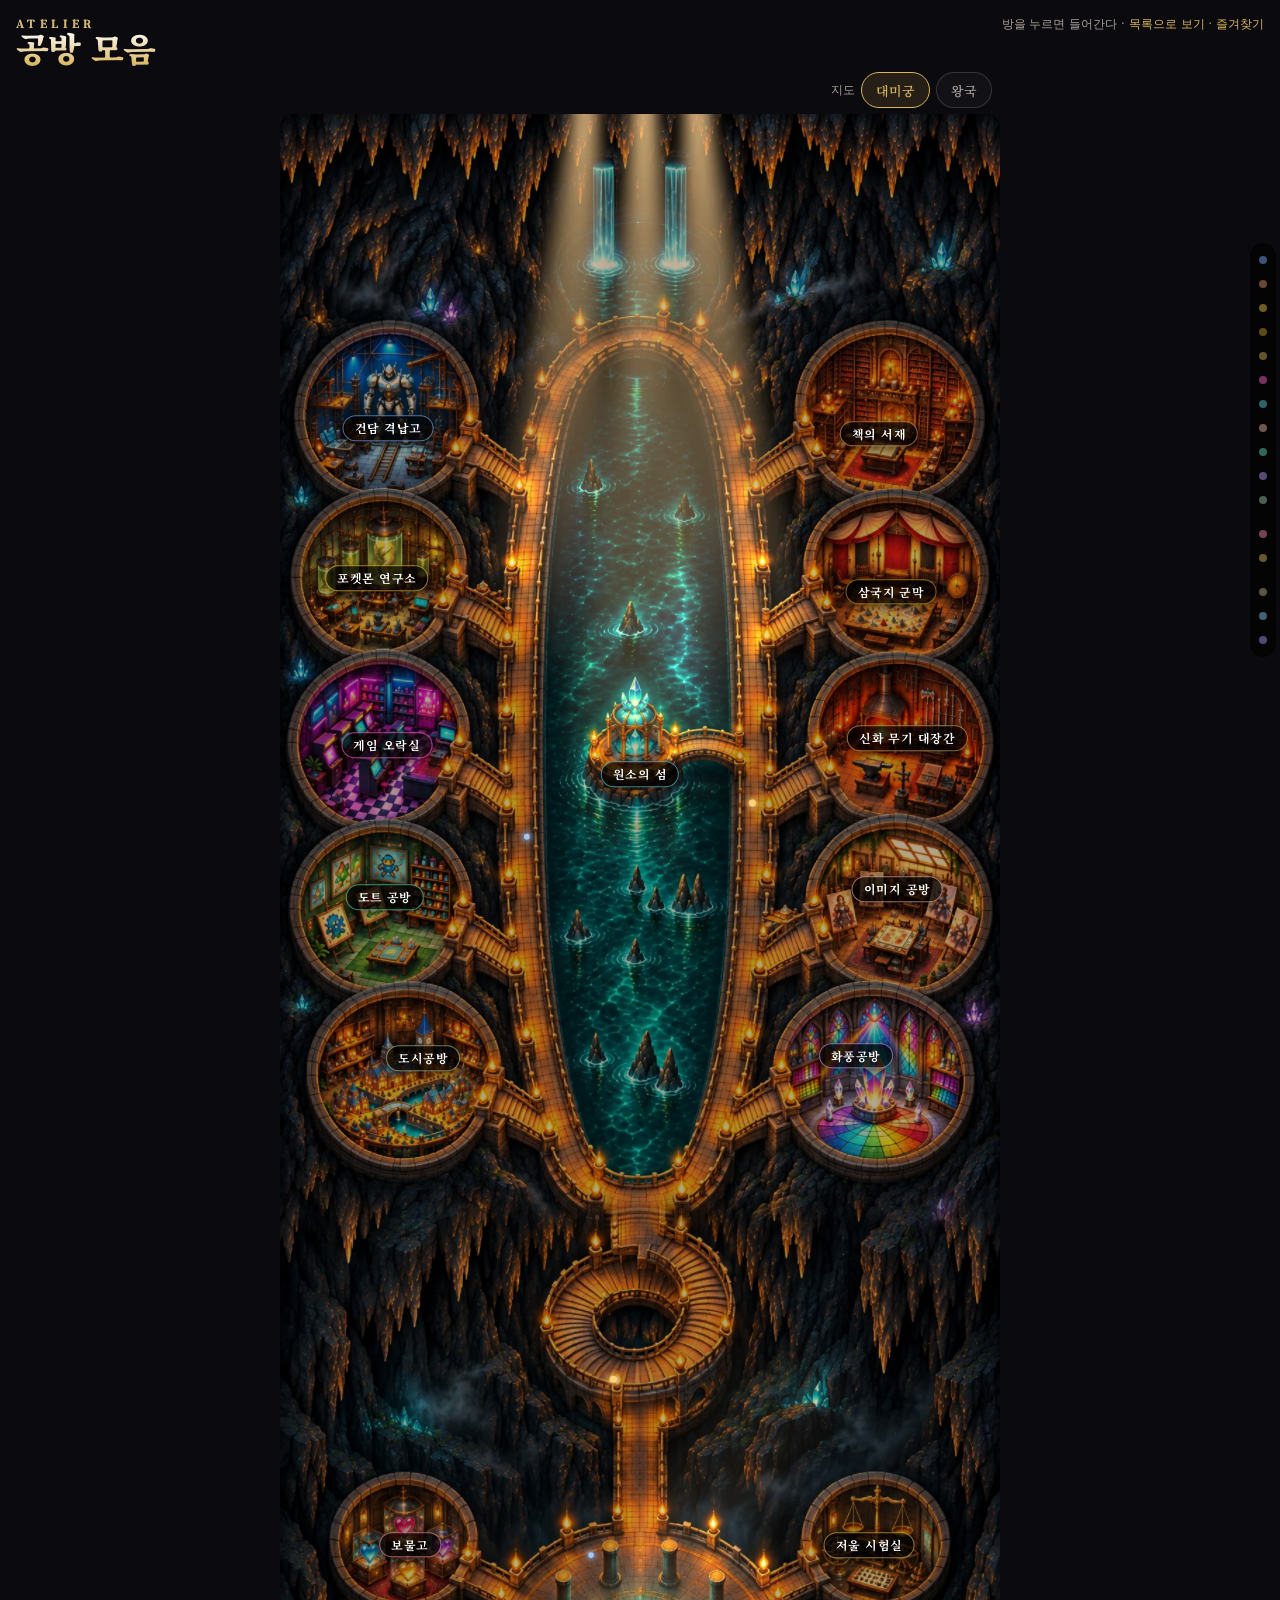
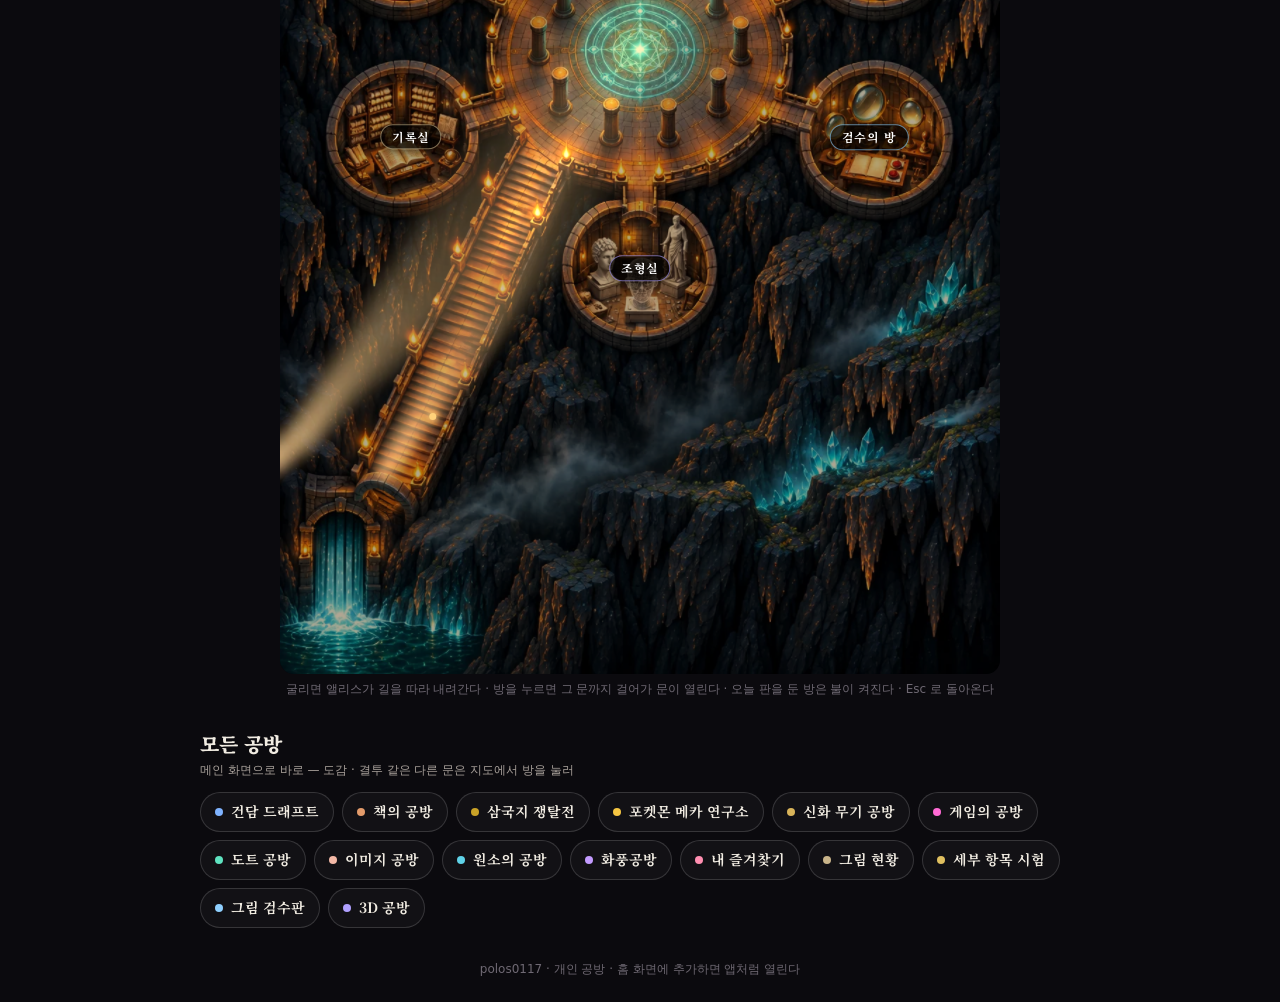
==== commit 94d5fed4: "공방 저장소 아홉을 VT_READY 에 — 문에서 넘어갈 때 공방 페이지도 페이드로 - index.html: VT_READY 에 /atelier/ · /book-atelier/ ·" ====
--- a/index.html
+++ b/index.html
@@ -50,7 +50,7 @@
      평소 기울임은 그동안 0 으로 줄여 끝날 때 정지 그림과 똑같아지고, 확대가 끝나면 캔버스를 0.15초에 감춘다(그림이 보인다). 나올 때는 반대로(바로 캔버스, 안으로 당기며 평소 기울임이 돌아온다).
      시간대 조명과 겹칠 때: 미는 동안은 셰이더가 빛을 그리고(CSS 덮개 숨김), 끝나는 순간 빛 없는 한 장을 그려 두고 CSS 덮개와 맞바꾼 뒤 감춘다 — 두 번 어두워지거나 번쩍이지 않게.
   ② 앨리스가 문으로 — 문 앞에 닿은 앨리스가 문 쪽으로 반 걸음 걸으며 0.25초에 사라지고(확대와 같이 간다), 문 자리에서 방 색(--c) 빛이 한 번 번진다(.doorglow — radial-gradient · screen · 0.6초). 지도로 돌아오면 문 앞에 다시 선다.
-  ③ 공방으로 넘어가는 전환 — 문 링크를 누르면 확대된 방이 살짝 더 커지며 사라지고(.leaving 0.28초 — 넘어가길 기다리지 않는다, 누르자마자 간다) 공방 페이지가 페이드로 들어온다(@view-transition — 그쪽 페이지에도 같은 한 줄이 있어야).
+  ③ 공방으로 넘어가는 전환 — 문 링크를 누르면 확대된 방이 살짝 더 커지며 사라지고(.leaving 0.28초 — 넘어가길 기다리지 않는다, 누르자마자 간다) 공방 페이지가 페이드로 들어온다(@view-transition — 그쪽 페이지에도 같은 한 줄이 있어야). 같은 날 공방 저장소 아홉(atelier · book · sam · pkm · myth · game · element · style · blender-cloud)의 페이지에 한 줄을 넣고 VT_READY 에 더했다(사용자 「각 공방 저장소에도 한 줄 넣고 VT_READY 에 더해줘」) — 삼국지 쟁탈전(draft.html)만 빼고(VT_NOT). 한 줄에는 나갈 때 전환을 그만두는 한 마디를 붙였다: 그냥 두면 공방 안에서 쪽을 옮길 때마다 페이드가 걸리고 그 공방의 움직임 끔도 못 따른다.
      문서 간 전환을 모르는 브라우저는 지금처럼 그냥 넘어간다. 뒤로 와서 다시 보이면(pageshow) 원래대로.
   움직임 끔(AtelierMotion, 없으면 동작 줄이기)이면 ① ② ③ 모두 없이 전과 같다. 왜: 방을 눌러도 그림이 그냥 커지기만 해서 「들어간다」는 느낌이 없었다.
 -->
@@ -997,10 +997,14 @@
 doors.addEventListener('click', doorOut);
 addEventListener('pageshow', doorBack);   /* 뒤로 와서 다시 보일 때(bfcache) */
 /* 넘어가는 쪽에 그 한 줄이 없는데 전환을 걸면 브라우저가 그 페이지 콘솔에 오류를 남긴다(「Transition was aborted … opt-in disabled」) — 그래서 한 줄이 들어간 곳(VT_READY)으로 갈 때만 전환을 걸고,
-   나머지는 여기서 그만둔다(지금처럼 그냥 넘어간다). 공방 저장소에 한 줄을 넣으면 그 경로를 여기에 더한다(README 「방에 들어가는 연출」). 끝이 / 면 그 아래 모두 */
-const VT_READY = ['/favorites.html', '/status.html', '/sweep.html', '/review.html', '/dot.html', '/prompt.html'];
+   나머지는 여기서 그만둔다(지금처럼 그냥 넘어간다). 공방 저장소에 한 줄을 넣으면 그 경로를 여기에 더한다(README 「방에 들어가는 연출」). 끝이 / 면 그 아래 모두.
+   그 한 줄에는 「여기서 나갈 때는 전환을 그만둔다」(pageswap)도 들어 있다 — 전환은 이 지도에서 나갈 때만 걸리고, 공방 안에서 쪽을 옮길 때 · 공방에서 지도로 돌아올 때는 전과 같다 */
+const VT_READY = ['/favorites.html', '/status.html', '/sweep.html', '/review.html', '/dot.html', '/prompt.html',
+  '/atelier/', '/book-atelier/', '/sam-atelier/', '/pkm-atelier/', '/myth-atelier/', '/game-atelier/', '/element-atelier/', '/style-atelier/', '/blender-cloud/'];   /* 공방 저장소 아홉(2026-11-12 — 페이지마다 한 줄을 넣었다) */
+/* 목록 아래에 있어도 한 줄이 없는 페이지 — 삼국지 쟁탈전(draft.html)은 「게임은 그대로 둔다」(sam-atelier CLAUDE.md)라 넣지 않았다. 여기로는 전환을 걸지 않는다 */
+const VT_NOT = ['/sam-atelier/draft.html'];
 addEventListener('pageswap', e => { const t = e.viewTransition; if (!t) return;
-  let ok = false; try { const u = new URL(e.activation.entry.url); ok = u.origin === location.origin && VT_READY.some(p => u.pathname === p || (p.endsWith('/') && u.pathname.startsWith(p))); } catch (err) {}
+  let ok = false; try { const u = new URL(e.activation.entry.url); ok = u.origin === location.origin && !VT_NOT.includes(u.pathname) && VT_READY.some(p => u.pathname === p || (p.endsWith('/') && u.pathname.startsWith(p))); } catch (err) {}
   if (!ok) t.skipTransition();
   for (const k of ['ready', 'finished', 'updateCallbackDone']) if (t[k] && t[k].catch) t[k].catch(() => {}); });
 vtSync(); if (window.AtelierMotion && window.AtelierMotion.subscribe) window.AtelierMotion.subscribe(vtSync);
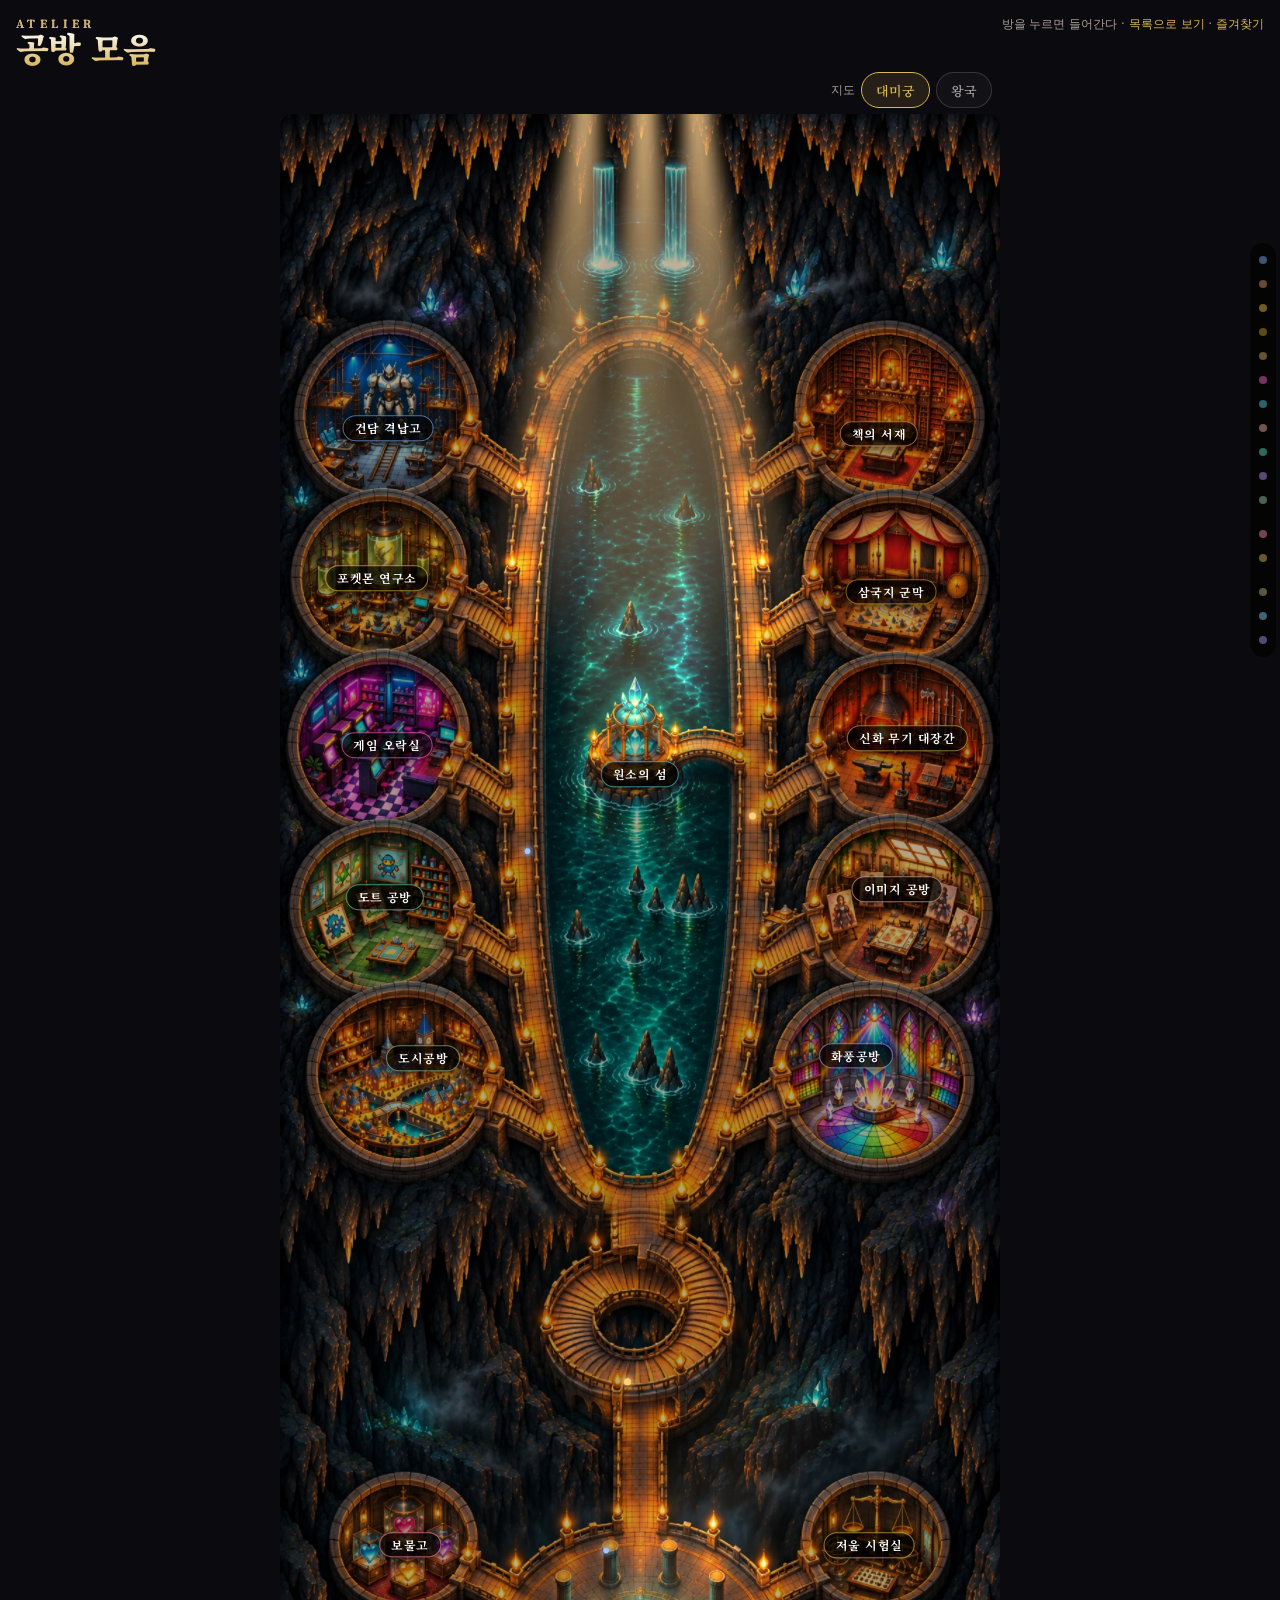
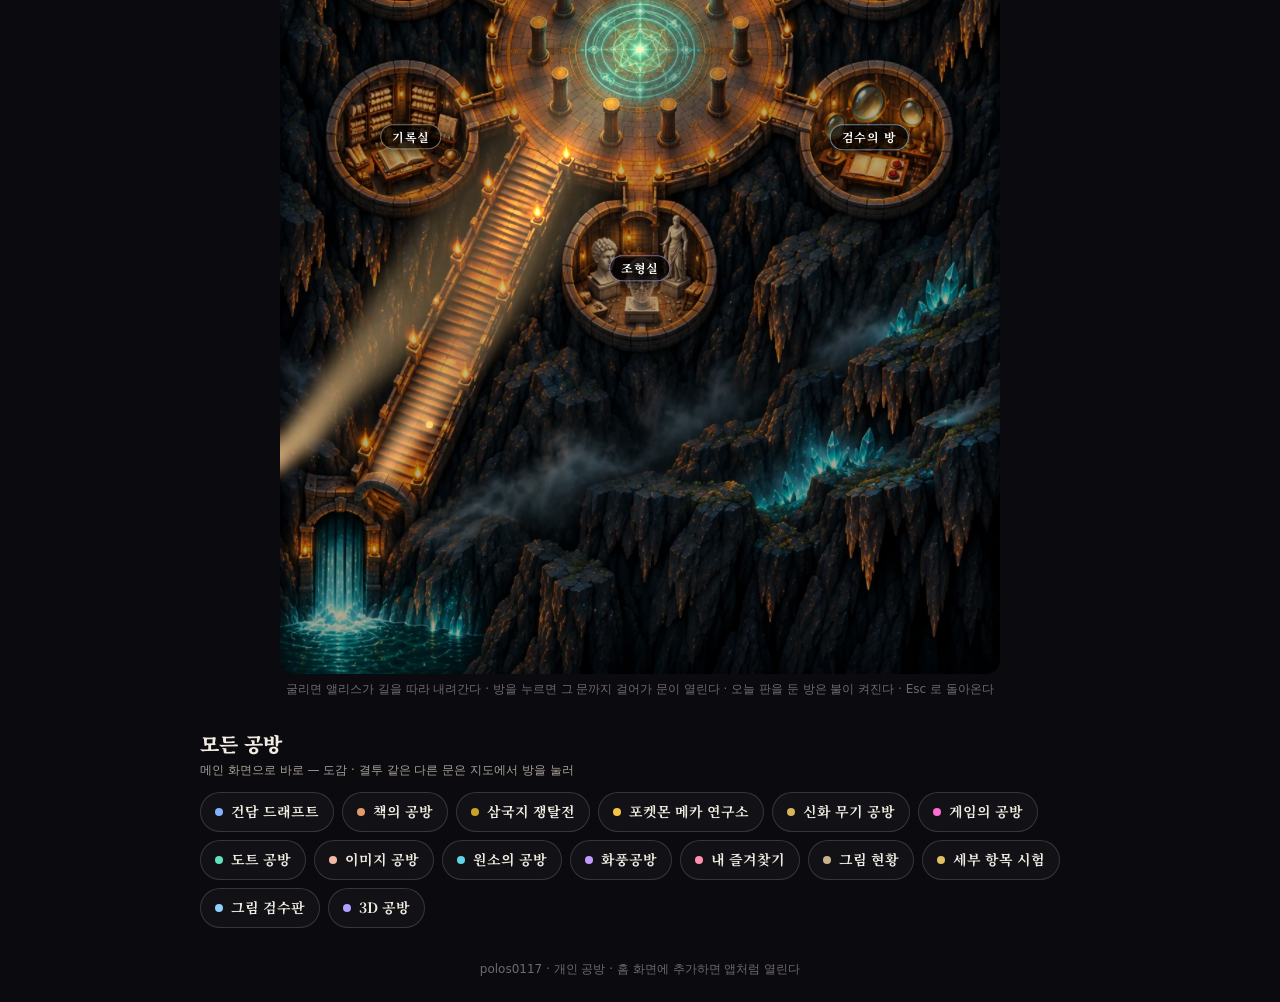
==== commit 1cfd70ed: "공방 지도 — 삼국지 문에 새 판 「드래프트 · 전장」(draft2) 길 더함 사용자 「삼국지 드래프트 새로 만든거 그거는 네비에 안붙어있던데」.  Co-Authored-By: C" ====
--- a/index.html
+++ b/index.html
@@ -299,7 +299,7 @@
     poly: [[807, 586], [777, 614], [760, 651], [749, 716], [765, 754], [838, 786], [926, 778], [974, 732], [986, 689], [982, 647], [963, 610], [892, 570]], at: [869, 679],
     peek: '/sam-atelier/images/large/관우.jpg', cover: '/sam-atelier/images/large/관우.jpg',
     desc: '위·촉·오의 장수들을 드래프트로 모아 한 진영을 짠다. 장수가 여성이 되어 삼국시대·중세 판타지·메카 세 세계에 선다.',
-    links: [['타이틀', '/sam-atelier/'], ['군막', '/sam-atelier/hall.html'], ['드래프트', '/sam-atelier/draft.html'], ['전장', '/sam-atelier/battle.html'], ['도감', '/sam-atelier/dex.html'], ['프롬프트', '/sam-atelier/prompt.html']], daily: '/sam-atelier/draft.html?daily' },
+    links: [['타이틀', '/sam-atelier/'], ['군막', '/sam-atelier/hall.html'], ['드래프트', '/sam-atelier/draft.html'], ['드래프트 · 전장', '/sam-atelier/draft2.html'], ['전장', '/sam-atelier/battle.html'], ['도감', '/sam-atelier/dex.html'], ['프롬프트', '/sam-atelier/prompt.html']], daily: '/sam-atelier/draft.html?daily' },
   { key: 'pokemon', name: '포켓몬 연구소', title: '포켓몬 메카 연구소', sub: '메카 의인화 · 연구소', num: '04 / LAB', c: '#f4c542', tint: '#2a2718',
     poly: [[59, 566], [21, 642], [41, 732], [121, 776], [232, 761], [258, 665], [227, 581], [147, 540]], at: [138, 660],
     peek: '/pkm-atelier-img/img/thumb/피카츄_heavy_cinematic_semi_real_f.webp', cover: '/pkm-atelier-img/img/thumb/피카츄_heavy_cinematic_semi_real_f.webp',
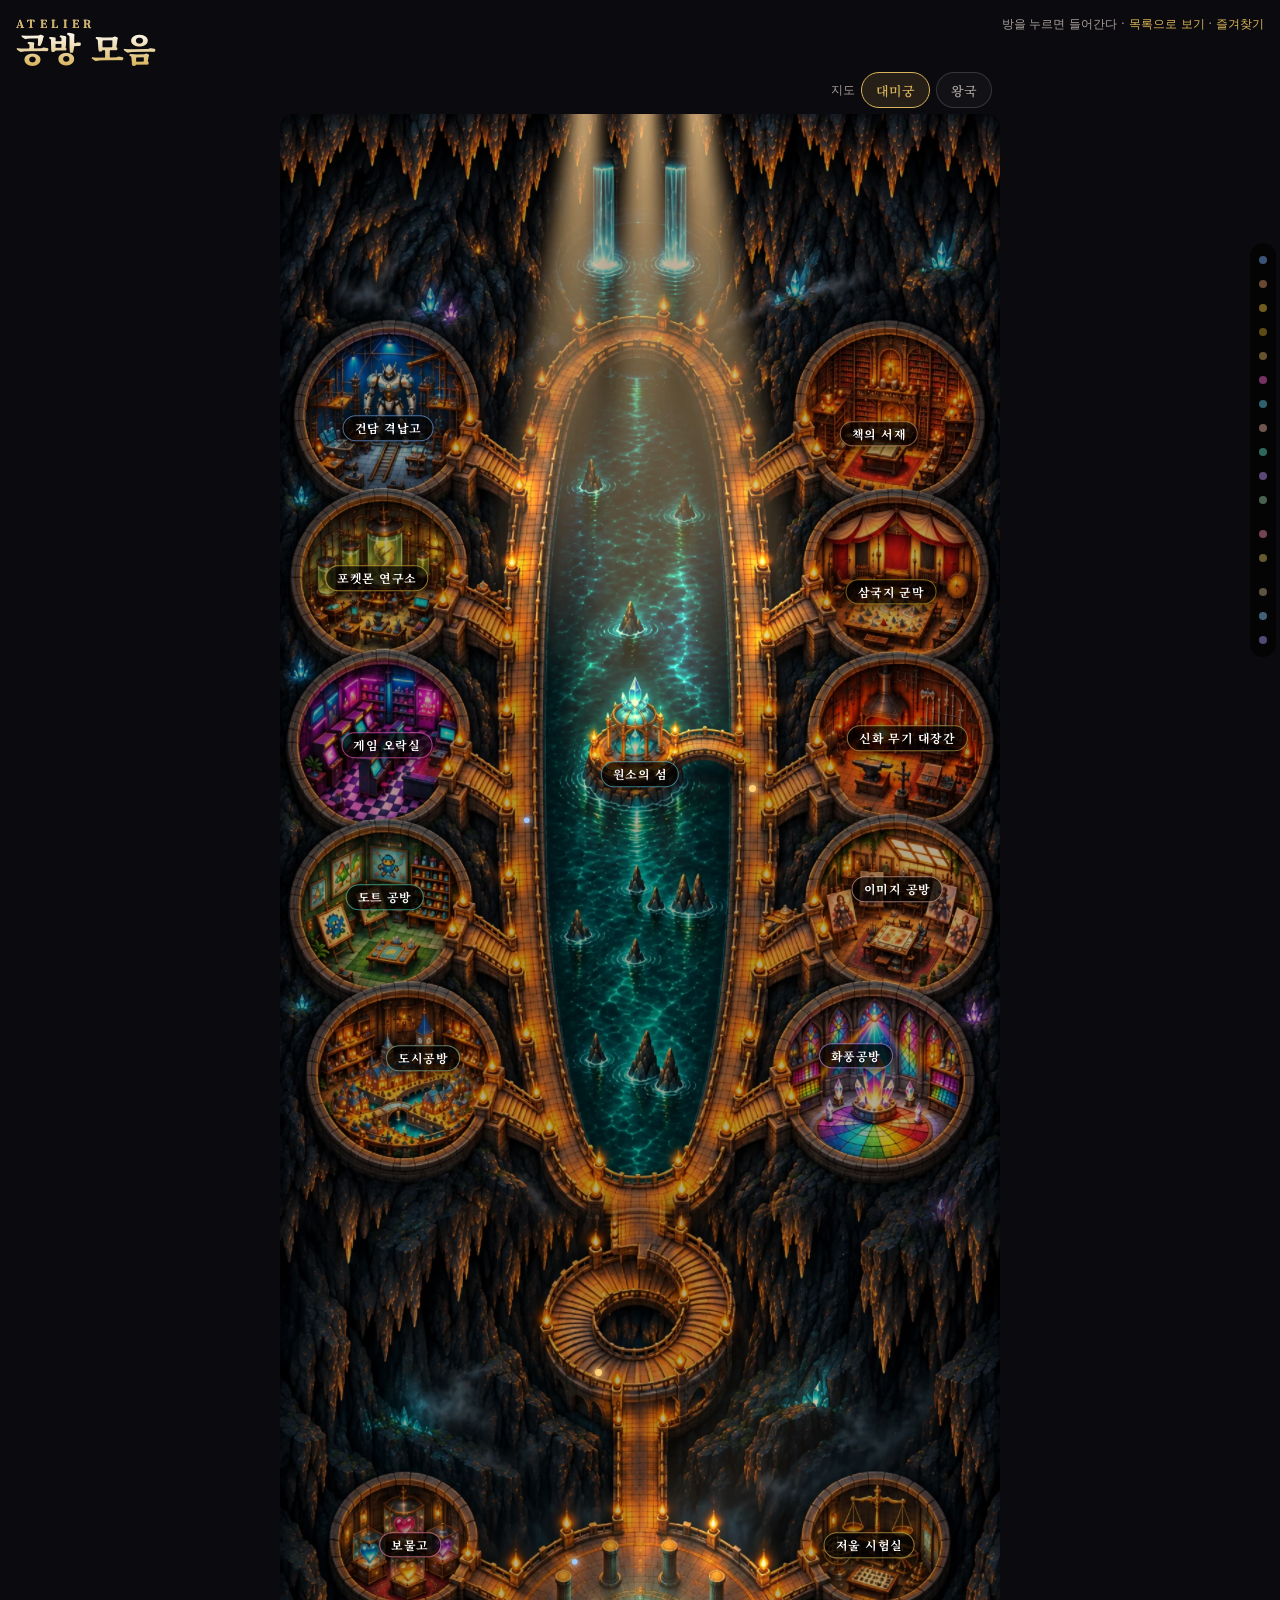
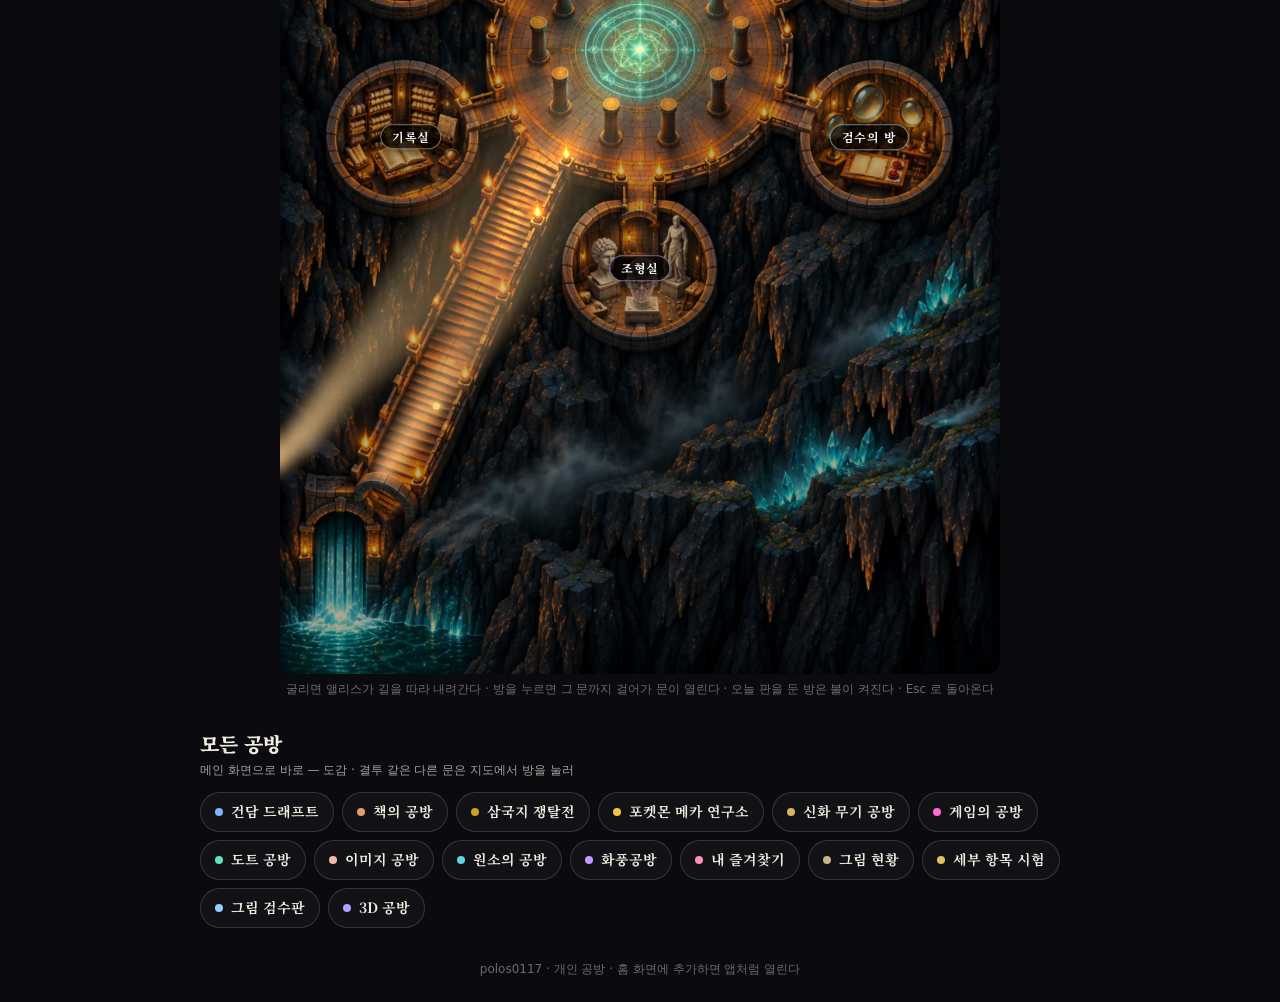
==== commit 1f563a69: "기록실 문 패널에 「일상컷 목록」 버튼 - 그림 현황 옆 둘째 버튼, 방에 들어가는 연출 목록에 casual.html - 지도 검사는 기록실만 문 둘  Co-Authored-By:" ====
--- a/index.html
+++ b/index.html
@@ -357,8 +357,8 @@
   { key: 'status', name: '기록실', title: '그림 현황', sub: '공방마다 어느 칸이 찼는지 글로만', num: '13 / RECORDS', c: '#c9b48a', tint: '#1a160f', tool: true,
     poly: [[147, 2223], [123, 2237], [98, 2271], [93, 2351], [120, 2378], [156, 2393], [210, 2394], [242, 2382], [276, 2350], [285, 2293], [272, 2259], [212, 2220]], at: [186, 2307],
     peek: 'img/cave4-status.webp', cover: 'img/cave4-status.webp',
-    desc: '두루마리와 장부가 쌓인 기록실 — 공방마다 어느 그림 칸이 찼고 어디가 비었는지 글로만 본다.',
-    links: [['그림 현황', 'status.html']] },
+    desc: '두루마리와 장부가 쌓인 기록실 — 공방마다 어느 그림 칸이 찼고 어디가 비었는지 글로만 본다. 일상컷 목록(필수 갈래 · 의상 · 게임 코스프레)도 여기서.',
+    links: [['그림 현황', 'status.html'], ['일상컷 목록', 'casual.html']] },   /* 2026-11-17 사용자 「허브쪽에 버튼으로도 추가해줘」 — 기록실 문 패널에 둘째 버튼 */
   { key: 'sweep', name: '저울 시험실', title: '세부 항목 시험', sub: '생성 도구가 작은 차이를 받아들이는지', num: '14 / SCALES', c: '#e0c060', tint: '#1c180c', tool: true,
     poly: [[829, 1943], [792, 1954], [764, 1978], [739, 2069], [758, 2100], [851, 2123], [890, 2112], [923, 2086], [932, 2023], [899, 1962]], at: [838, 2035],
     peek: 'img/cave4-sweep.webp', cover: 'img/cave4-sweep.webp',
@@ -999,7 +999,7 @@
 /* 넘어가는 쪽에 그 한 줄이 없는데 전환을 걸면 브라우저가 그 페이지 콘솔에 오류를 남긴다(「Transition was aborted … opt-in disabled」) — 그래서 한 줄이 들어간 곳(VT_READY)으로 갈 때만 전환을 걸고,
    나머지는 여기서 그만둔다(지금처럼 그냥 넘어간다). 공방 저장소에 한 줄을 넣으면 그 경로를 여기에 더한다(README 「방에 들어가는 연출」). 끝이 / 면 그 아래 모두.
    그 한 줄에는 「여기서 나갈 때는 전환을 그만둔다」(pageswap)도 들어 있다 — 전환은 이 지도에서 나갈 때만 걸리고, 공방 안에서 쪽을 옮길 때 · 공방에서 지도로 돌아올 때는 전과 같다 */
-const VT_READY = ['/favorites.html', '/status.html', '/sweep.html', '/review.html', '/dot.html', '/prompt.html',
+const VT_READY = ['/favorites.html', '/status.html', '/casual.html', '/sweep.html', '/review.html', '/dot.html', '/prompt.html',
   '/atelier/', '/book-atelier/', '/sam-atelier/', '/pkm-atelier/', '/myth-atelier/', '/game-atelier/', '/element-atelier/', '/style-atelier/', '/blender-cloud/'];   /* 공방 저장소 아홉(2026-11-12 — 페이지마다 한 줄을 넣었다) */
 /* 목록 아래에 있어도 한 줄이 없는 페이지 — 삼국지 쟁탈전(draft.html)은 「게임은 그대로 둔다」(sam-atelier CLAUDE.md)라 넣지 않았다. 여기로는 전환을 걸지 않는다 */
 const VT_NOT = ['/sam-atelier/draft.html'];
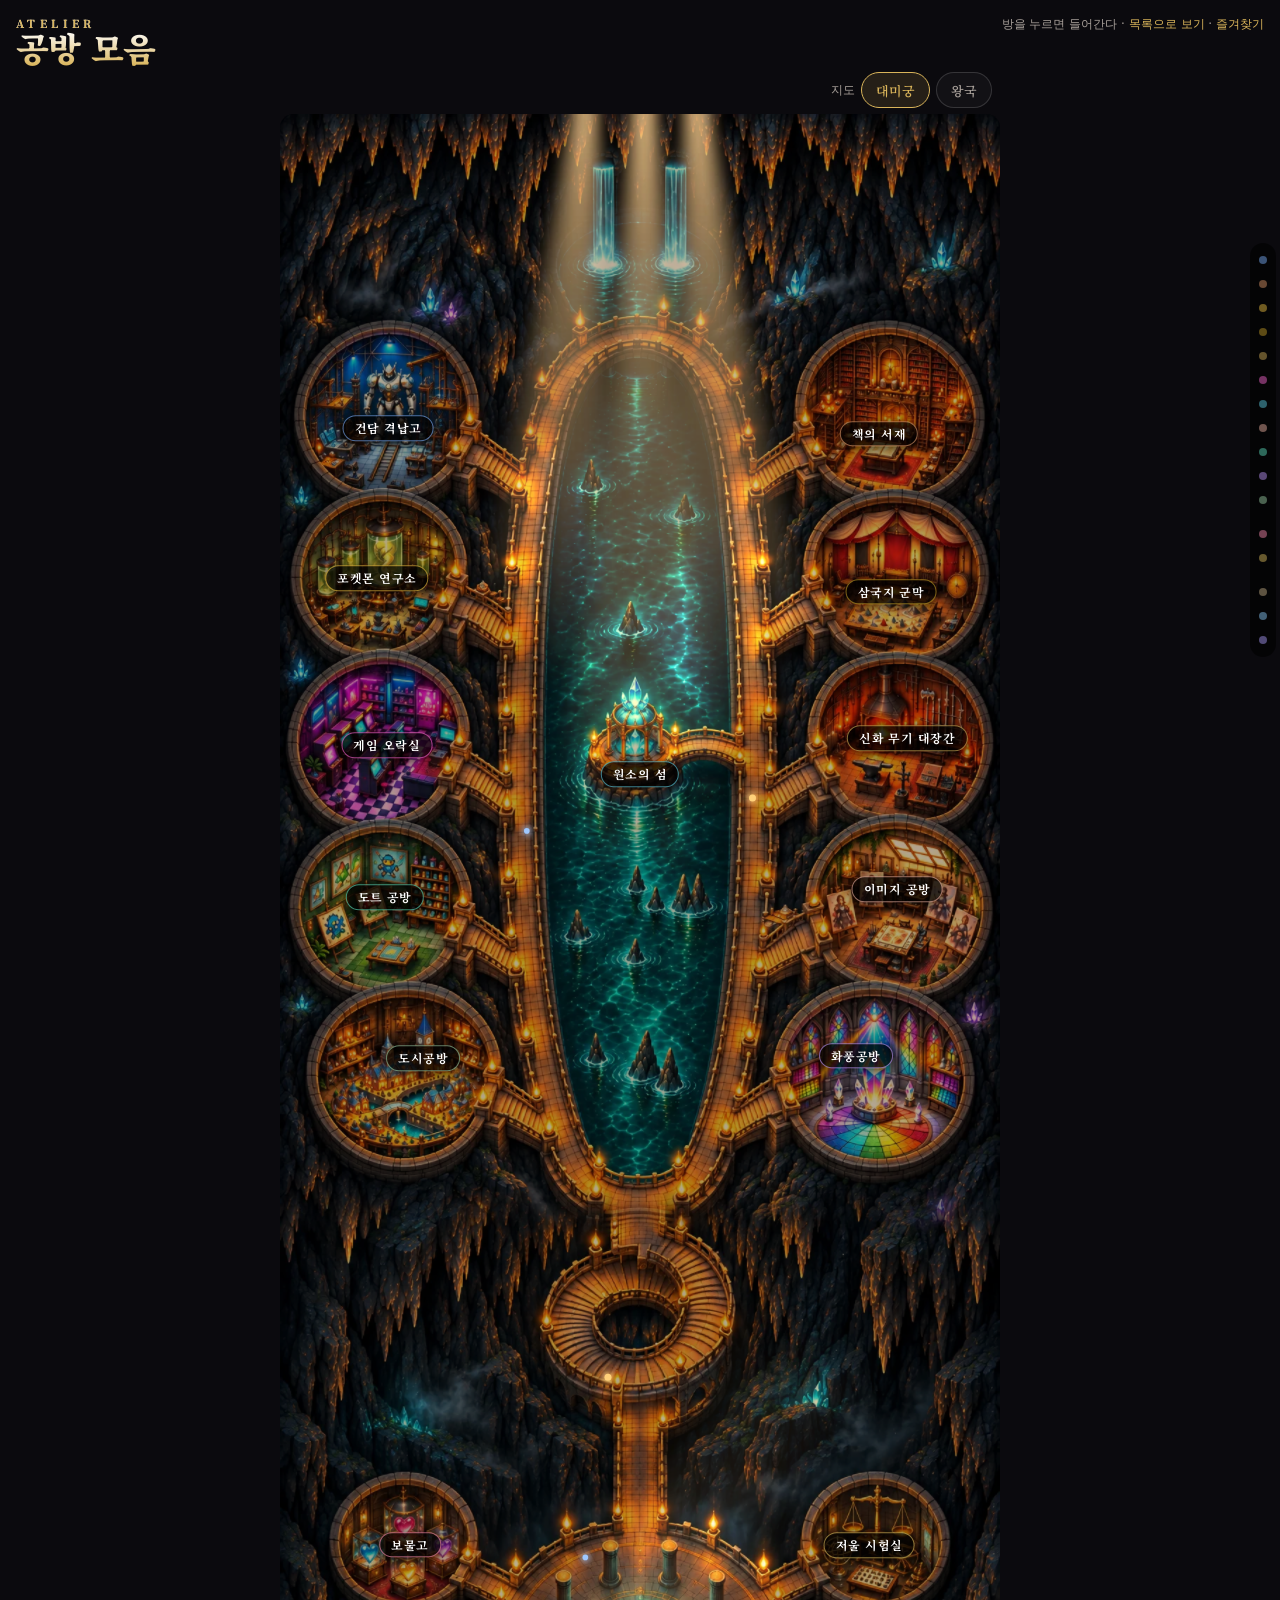
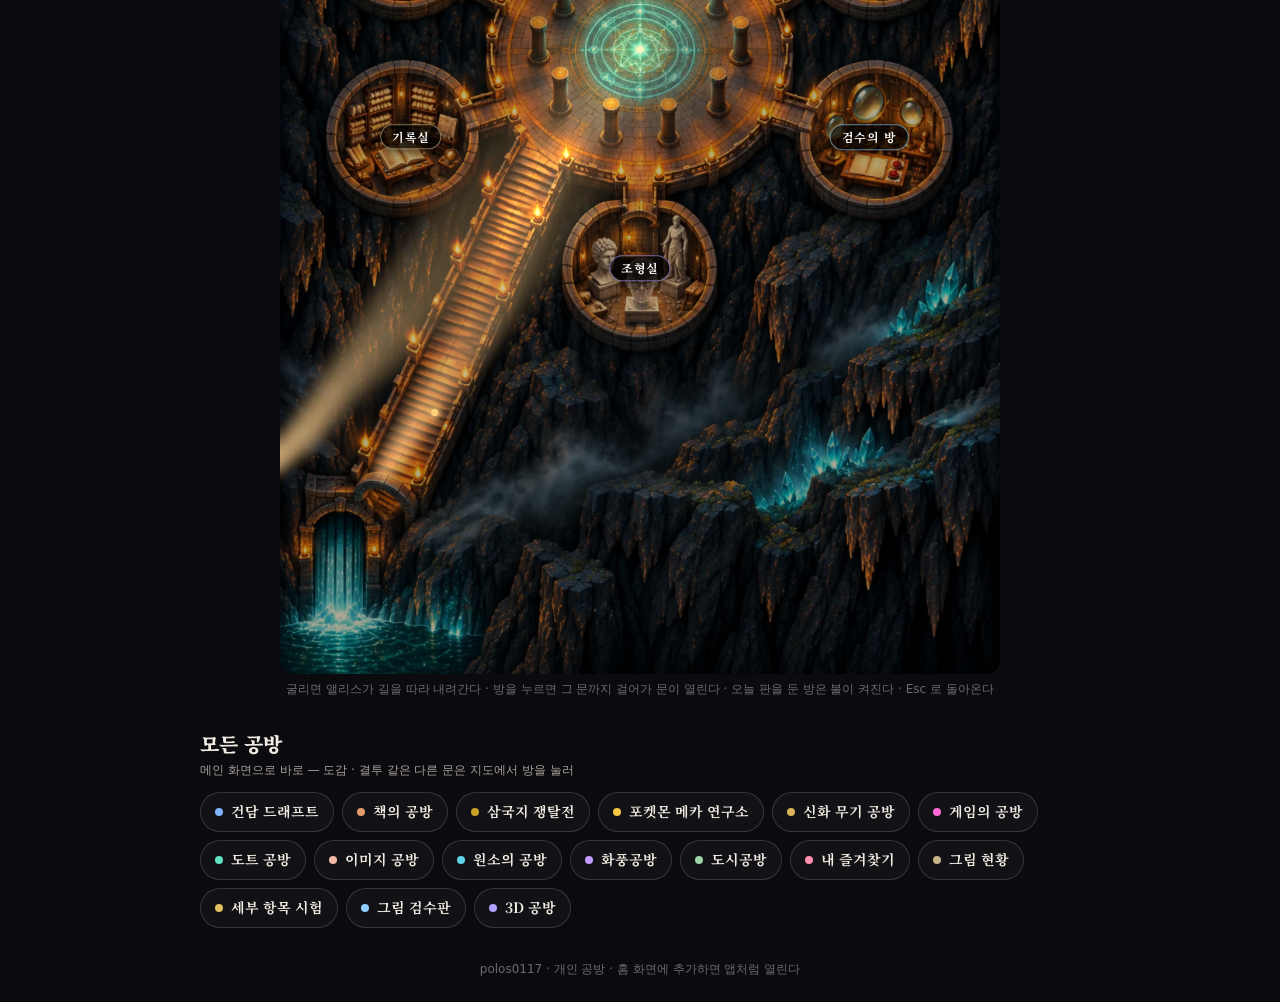
==== commit 0a5d8257: "공방 지도 — 도시공방 문 열기(준비 중 풀고 지구본 · 전체 도감 · 프롬프트) Co-Authored-By: Claude Opus 5.5 <noreply@anthropic.com" ====
--- a/index.html
+++ b/index.html
@@ -336,17 +336,17 @@
     links: [['타이틀', '/element-atelier/'], ['주기율표', '/element-atelier/hall.html'], ['전시관', '/element-atelier/gallery.html'], ['도감', '/element-atelier/dex.html'], ['프롬프트', '/element-atelier/prompt.html']] },
   /* 화풍공방 · 도시공방(2026-11-10 — 사용자 「대미궁이랑 왕국지도에 style 공방이랑 앞으로 만들 도시공방도 이미지 새로 그려서 넣어줘」).
      지도를 세로 1:2 로 다시 그려 대미궁 양쪽 맨 아래 방, 왕국 아래쪽 구역으로. 화풍공방은 이미지 공방의 둘째 문이던 것을 제 방으로.
-     도시공방은 아직 없다 — soon: 문 없이 「준비 중」, 아래 목록에도 안 싣는다. 생기면 links · desc 를 채우고 soon 을 뺀다 */
+     도시공방은 2026-11-19 문을 열었다(사용자 「허브에도 풀어줘」) — soon 을 빼고 links · desc 를 채웠다. 페이지에 전환 한 줄이 아직 없어 VT_READY 에는 넣지 않았다 */
   { key: 'style', name: '화풍공방', title: '화풍공방', sub: '화풍 부품 · 축 하나씩 시험', num: '10 / STYLE', c: '#c39bff', tint: '#17121f',
     poly: [[792, 1230], [725, 1275], [699, 1374], [729, 1425], [800, 1447], [856, 1444], [896, 1424], [923, 1392], [936, 1348], [931, 1302], [884, 1243], [841, 1228]], at: [819, 1339],
     peek: 'img/cave4-style.webp', cover: 'img/cave4-style.webp',
     desc: '화풍을 부품(방향 · 얼굴 · 채색 · 빛 · 이펙트)으로 나눠 조합하고, 축 하나씩 바꿔 시험한다.',
     links: [['화풍공방', '/style-atelier/']] },
-  { key: 'city', name: '도시공방', title: '도시공방', sub: '준비 중', num: '11 / CITY', c: '#9fd3a8', tint: '#111a14', soon: true,
+  { key: 'city', name: '도시공방', title: '도시공방', sub: '세계 도시의 의인화 · 판타지·스팀펑크·사이버펑크', num: '11 / CITY', c: '#9fd3a8', tint: '#111a14',
     poly: [[113, 1268], [91, 1310], [88, 1355], [128, 1428], [215, 1451], [308, 1416], [324, 1355], [306, 1291], [275, 1253], [190, 1230]], at: [204, 1342],
     peek: 'img/cave4-city.webp', cover: 'img/cave4-city.webp',
-    desc: '앞으로 지을 공방 — 문이 아직 없다.',
-    links: [] },
+    desc: '실제 도시 하나가 세 세계에서 각각 한 사람으로 선다 — 판타지·스팀펑크·사이버펑크. 회전 무대 위 지구본을 돌려 도시를 고르고, 세 사람이 한 무대에 선다.',
+    links: [['지구본', '/city-atelier/'], ['전체 도감', '/city-atelier/?tab=dex'], ['프롬프트', '/city-atelier/prompt.html']] },
   /* 도구의 층(2026-11-11 — 사용자 「허브 하단에 따로 버튼으로 있는것 전체 다(화풍공방, 3d공방 등) 지금 대미궁이미지랑, 왕국 이미지에 포함시켜서」).
      대미궁 아래층 기둥 홀 둘레 다섯 방 · 왕국 남쪽 바다의 다섯 구역. 허브 안의 쪽이라 문은 하나씩, 오늘의 판은 없다 */
   { key: 'fav', name: '보물고', title: '내 즐겨찾기', sub: '공방 도감에서 하트로 담은 그림을 한곳에서', num: '12 / VAULT', c: '#ff8fb1', tint: '#1f1016', tool: true,
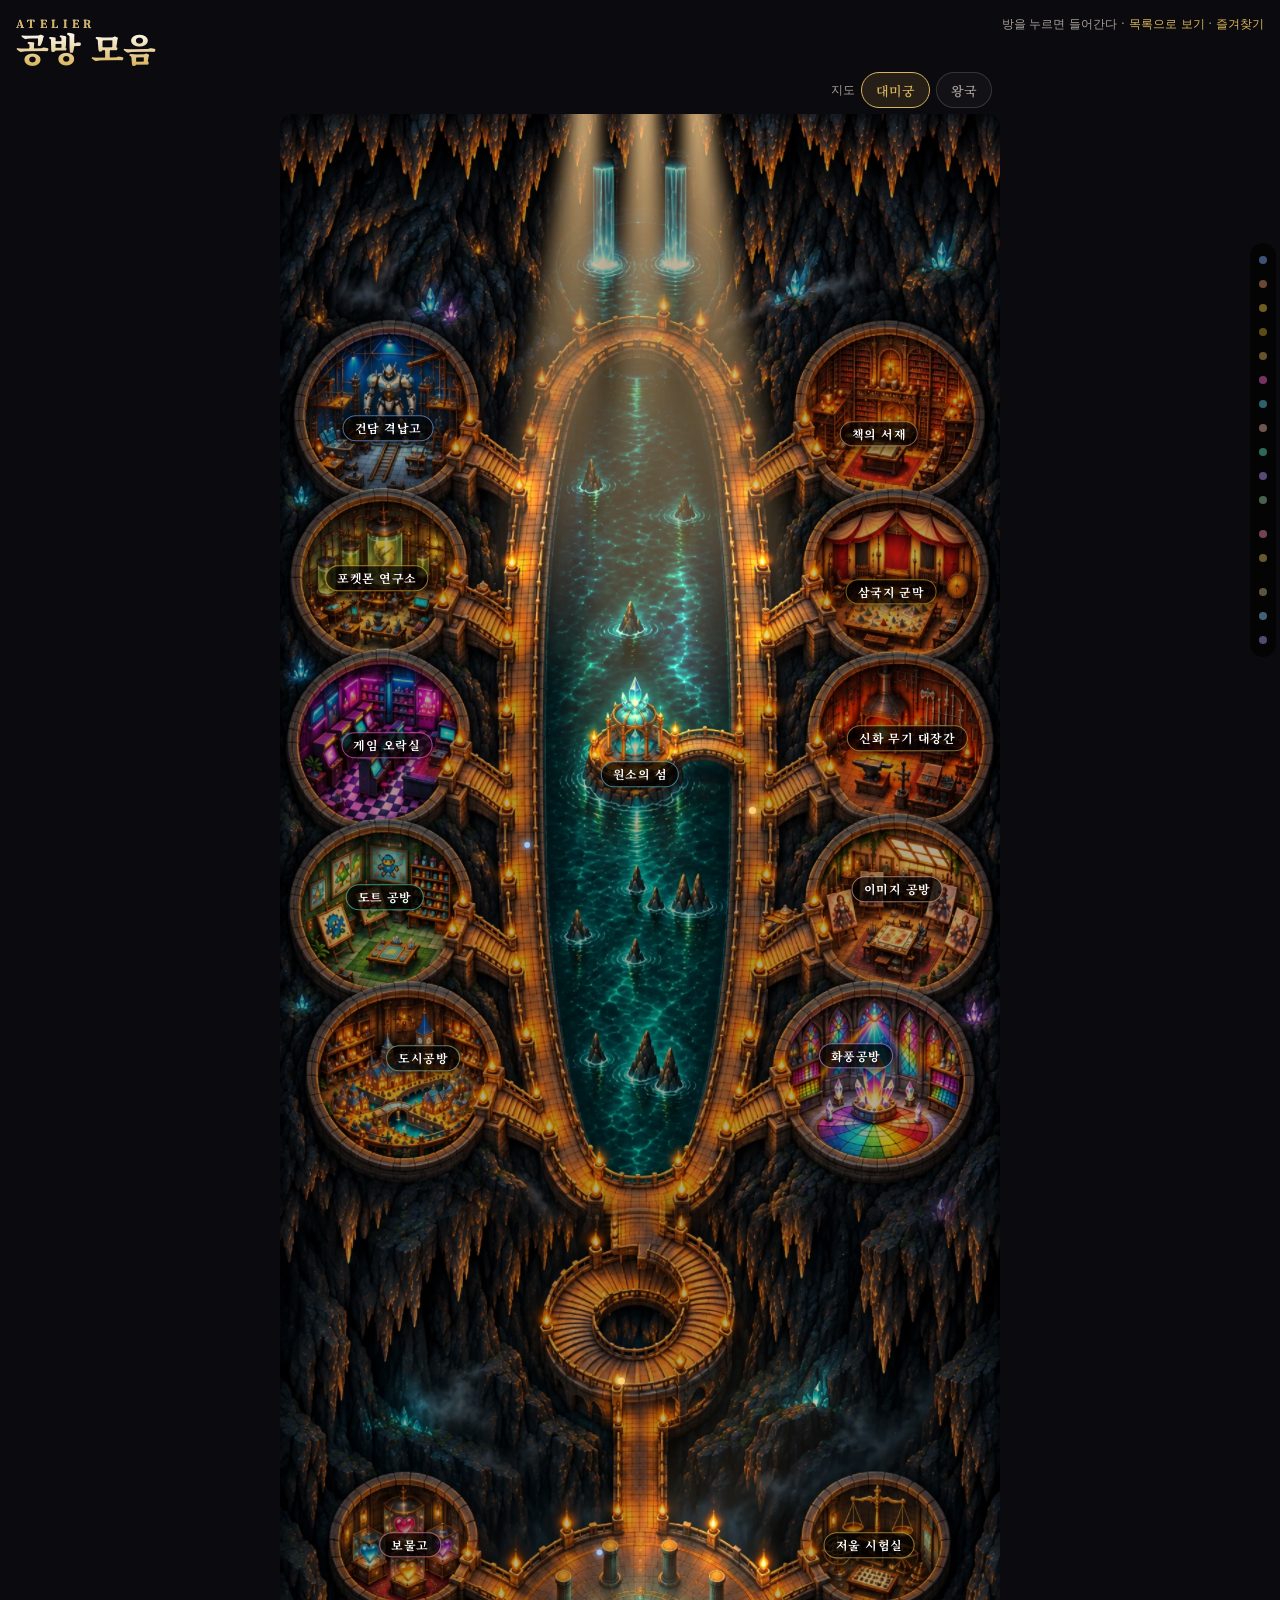
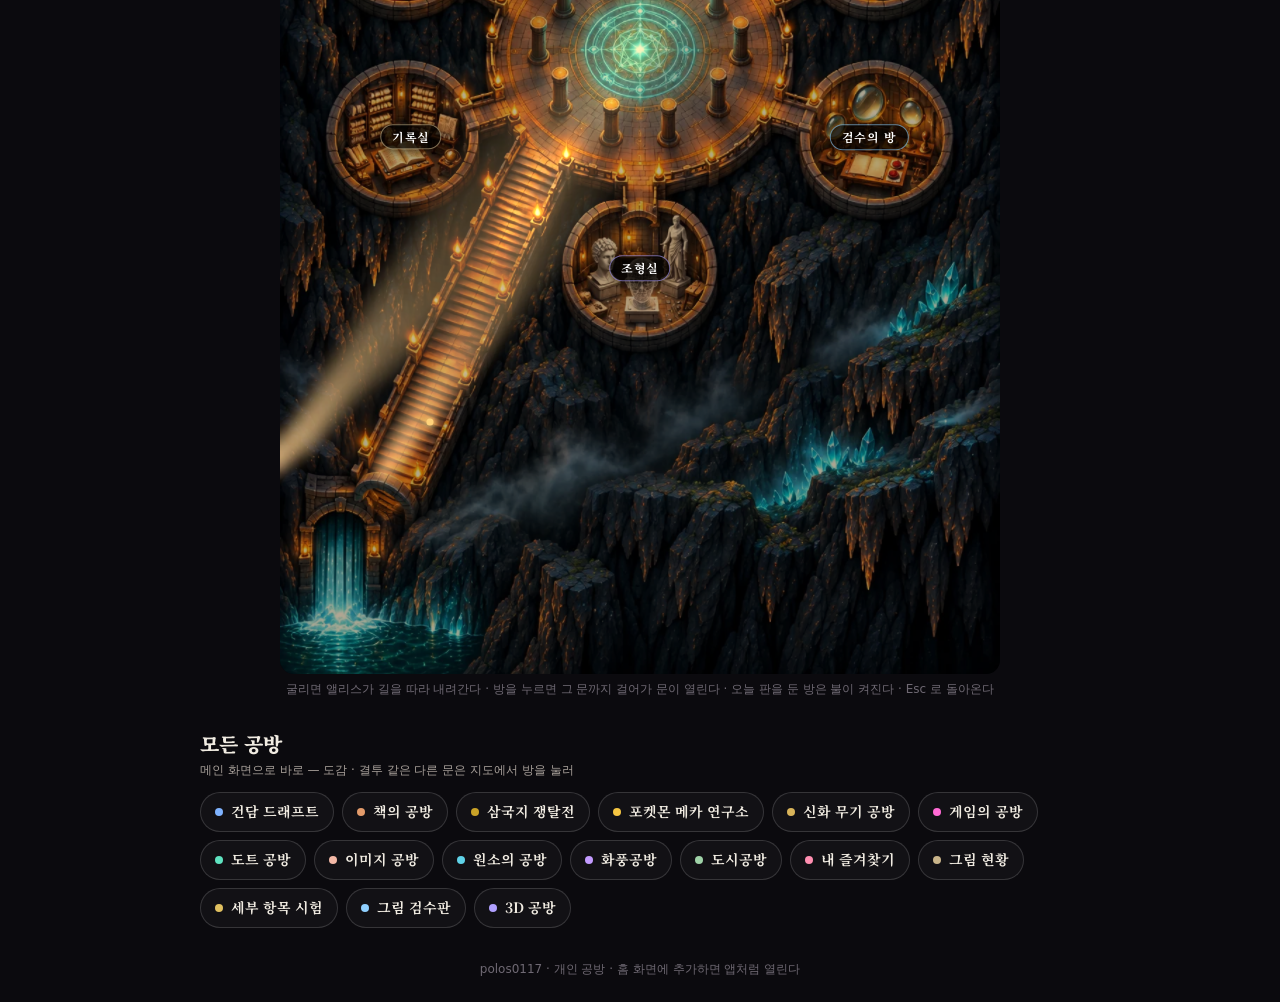
==== commit 249dee5b: "내 즐겨찾기 — 크게 보기 꽉 채우기 · 휴대폰 가로 보기 · 담은 수 n / 3000 - fill-core.js(style-atelier shared 사본): 휴대폰 세로 1:1" ====
--- a/index.html
+++ b/index.html
@@ -279,7 +279,7 @@
 <footer>polos0117 · 개인 공방 · 홈 화면에 추가하면 앱처럼 열린다</footer>
 
 <script src="today.js"></script>
-<script src="favorites.js"></script>
+<script src="favorites.js?v=2"></script>
 <script>
 /* 방 표 — 다각형은 대미궁 img/cave4.webp 의 픽셀 좌표(1024×3072 기준 — blender-cloud 의 두 층 구조 cave_hub 에서 방 색깔 지도 윤곽을 딴 것, 2026-11-11. 예전 cave3 · cave2 는 1024×2048, map.webp 는 1024×1536). 꼭짓점은 바위에 판 방의 벽 테두리(그림 위에 겹쳐 따 맞춘다). 그림을 바꾸면 여기만 다시 잰다.
    대미궁 지도(2026-10-30) — 왼쪽 위에서부터 격납고·연구소·오락실·도트 공방, 오른쪽 위에서부터 서재·군막·대장간·이미지 공방.
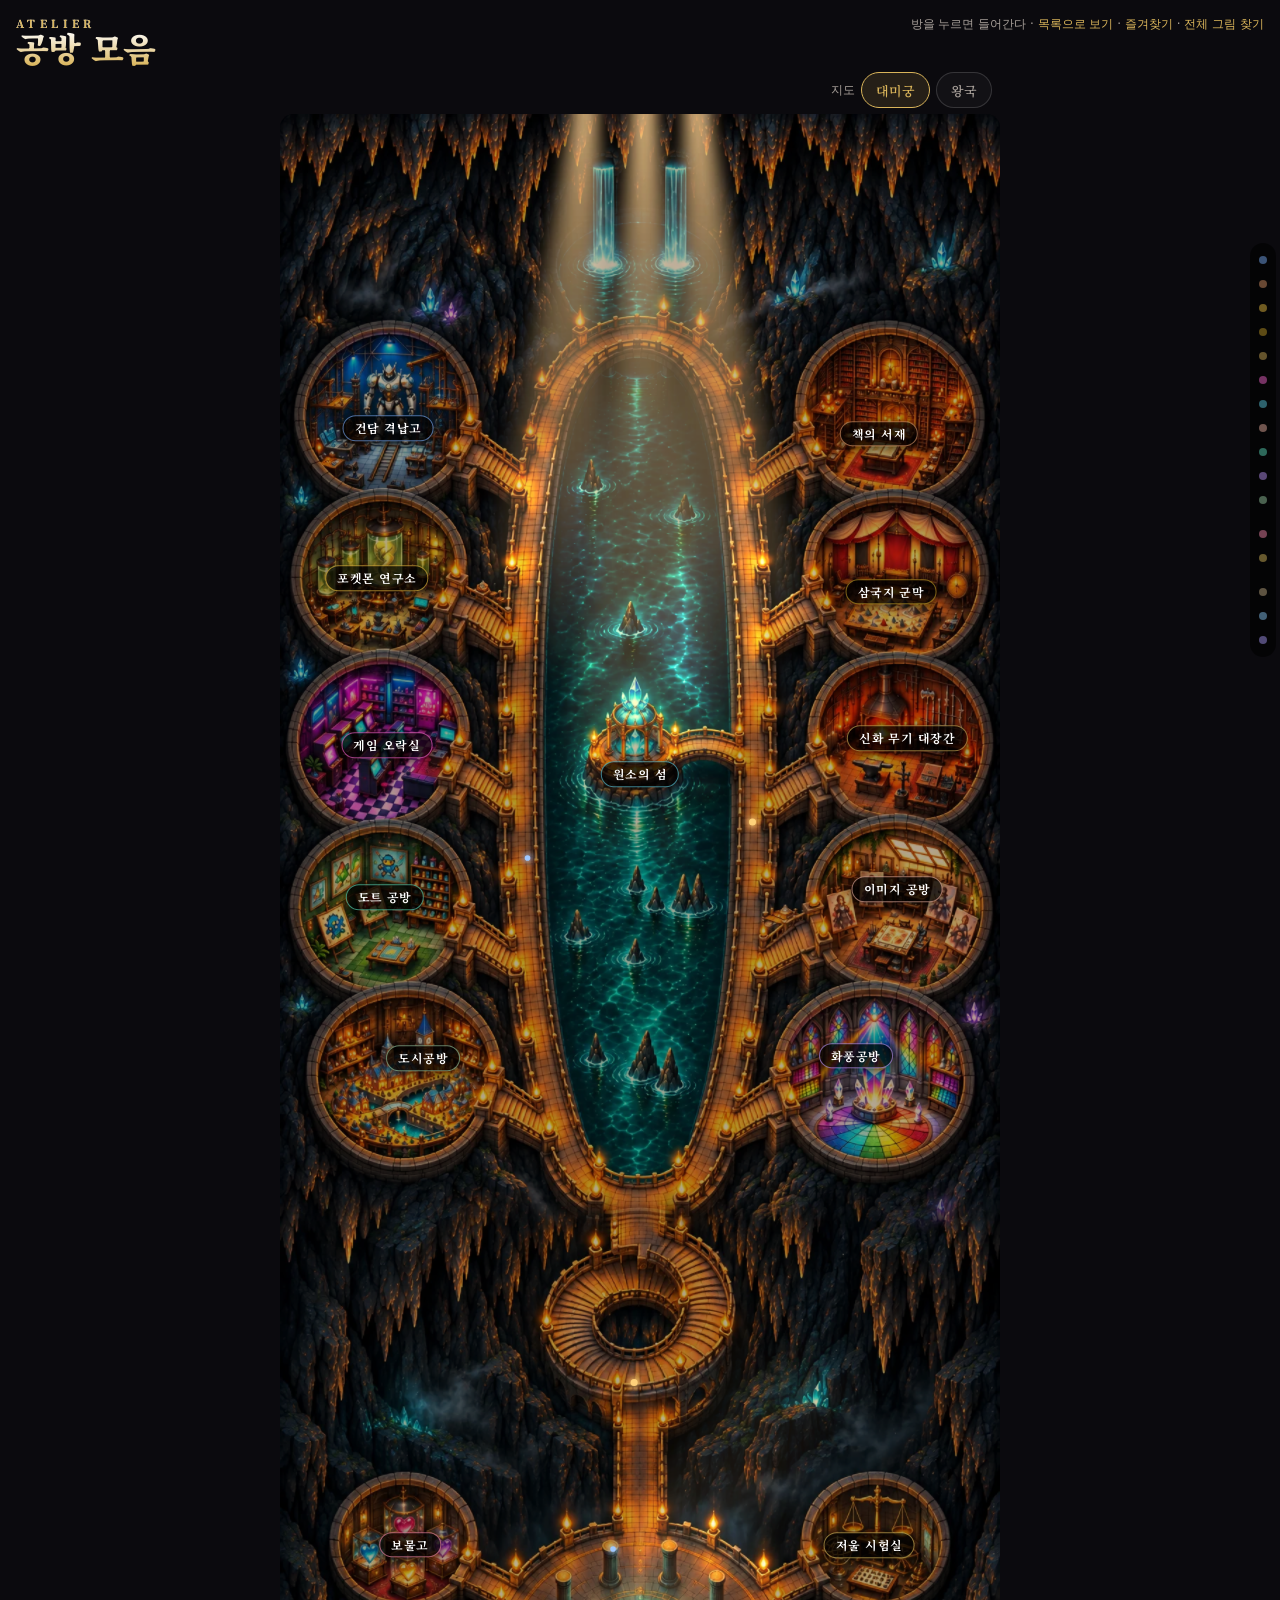
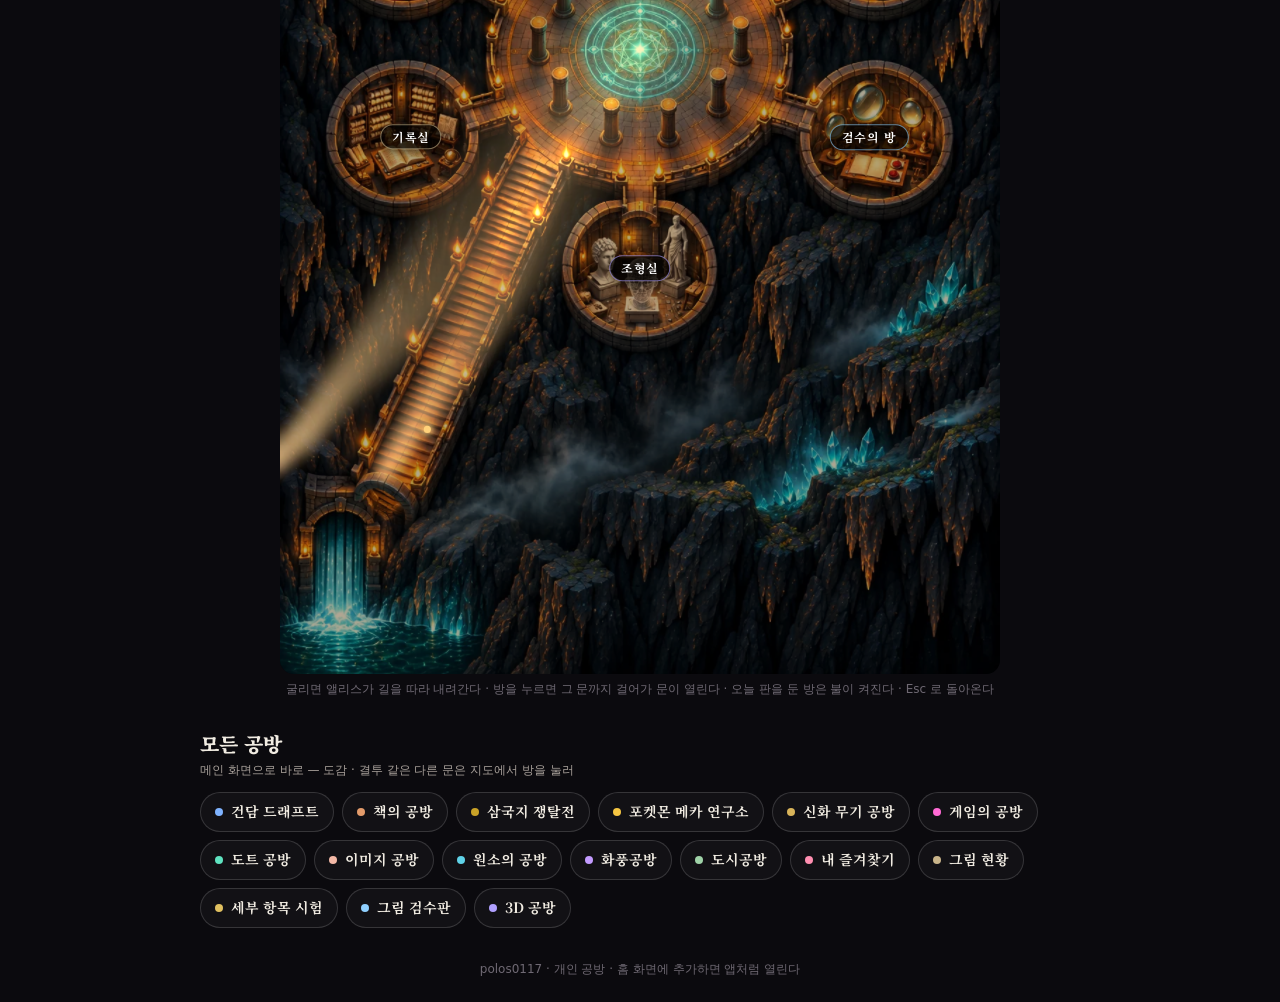
==== commit f6ea8dde: "전체 그림 찾기 — 공방 여덟의 그림을 한꺼번에 거르는 쪽(search.html) - gallery-data.js: 등록부 · 일상컷 색인을 그림 한 줄 꼴로(공방 lib/img." ====
--- a/index.html
+++ b/index.html
@@ -241,7 +241,7 @@
 
 <header class="head">
   <h1><small>ATELIER</small>공방 모음</h1>
-  <p>방을 누르면 들어간다 · <a href="#all">목록으로 보기</a> · <a href="favorites.html" id="fav-link">즐겨찾기</a></p>
+  <p>방을 누르면 들어간다 · <a href="#all">목록으로 보기</a> · <a href="favorites.html" id="fav-link">즐겨찾기</a> · <a href="search.html" id="search-link">전체 그림 찾기</a></p>
 </header>
 <div class="mapsel" id="mapsel" role="group" aria-label="지도 고르기"><span>지도</span><button type="button" data-map="cave" aria-pressed="true">대미궁</button><button type="button" data-map="kingdom" aria-pressed="false">왕국</button></div>
 
@@ -352,8 +352,8 @@
   { key: 'fav', name: '보물고', title: '내 즐겨찾기', sub: '공방 도감에서 하트로 담은 그림을 한곳에서', num: '12 / VAULT', c: '#ff8fb1', tint: '#1f1016', tool: true,
     poly: [[106, 1982], [92, 2019], [92, 2074], [132, 2111], [215, 2118], [268, 2097], [282, 2079], [271, 1999], [235, 1956], [195, 1943], [157, 1946]], at: [185, 2034],
     peek: 'img/cave4-fav.webp', cover: 'img/cave4-fav.webp',
-    desc: '하트 보석이 진열된 보물고 — 네 공방의 도감에서 하트로 담은 그림을 새것부터 모아 본다. 공방 칩으로 거르고, 크게 보기 · 감상 모드.',
-    links: [['즐겨찾기', 'favorites.html']] },
+    desc: '하트 보석이 진열된 보물고 — 네 공방의 도감에서 하트로 담은 그림을 새것부터 모아 본다. 공방 칩으로 거르고, 크게 보기 · 감상 모드. 전체 그림 찾기로 공방 여덟의 그림을 한꺼번에 거른다.',
+    links: [['즐겨찾기', 'favorites.html'], ['전체 그림 찾기', 'search.html']] },   /* 2026-11-25 사용자 「새기능중에 공방넘나드는 검색,도감 추가해줘」 — 보물고 문 패널에 둘째 버튼 */
   { key: 'status', name: '기록실', title: '그림 현황', sub: '공방마다 어느 칸이 찼는지 글로만', num: '13 / RECORDS', c: '#c9b48a', tint: '#1a160f', tool: true,
     poly: [[147, 2223], [123, 2237], [98, 2271], [93, 2351], [120, 2378], [156, 2393], [210, 2394], [242, 2382], [276, 2350], [285, 2293], [272, 2259], [212, 2220]], at: [186, 2307],
     peek: 'img/cave4-status.webp', cover: 'img/cave4-status.webp',
@@ -999,7 +999,7 @@
 /* 넘어가는 쪽에 그 한 줄이 없는데 전환을 걸면 브라우저가 그 페이지 콘솔에 오류를 남긴다(「Transition was aborted … opt-in disabled」) — 그래서 한 줄이 들어간 곳(VT_READY)으로 갈 때만 전환을 걸고,
    나머지는 여기서 그만둔다(지금처럼 그냥 넘어간다). 공방 저장소에 한 줄을 넣으면 그 경로를 여기에 더한다(README 「방에 들어가는 연출」). 끝이 / 면 그 아래 모두.
    그 한 줄에는 「여기서 나갈 때는 전환을 그만둔다」(pageswap)도 들어 있다 — 전환은 이 지도에서 나갈 때만 걸리고, 공방 안에서 쪽을 옮길 때 · 공방에서 지도로 돌아올 때는 전과 같다 */
-const VT_READY = ['/favorites.html', '/status.html', '/casual.html', '/sweep.html', '/review.html', '/dot.html', '/prompt.html',
+const VT_READY = ['/favorites.html', '/search.html', '/status.html', '/casual.html', '/sweep.html', '/review.html', '/dot.html', '/prompt.html',
   '/atelier/', '/book-atelier/', '/sam-atelier/', '/pkm-atelier/', '/myth-atelier/', '/game-atelier/', '/element-atelier/', '/style-atelier/', '/blender-cloud/'];   /* 공방 저장소 아홉(2026-11-12 — 페이지마다 한 줄을 넣었다) */
 /* 목록 아래에 있어도 한 줄이 없는 페이지 — 삼국지 쟁탈전(draft.html)은 「게임은 그대로 둔다」(sam-atelier CLAUDE.md)라 넣지 않았다. 여기로는 전환을 걸지 않는다 */
 const VT_NOT = ['/sam-atelier/draft.html'];
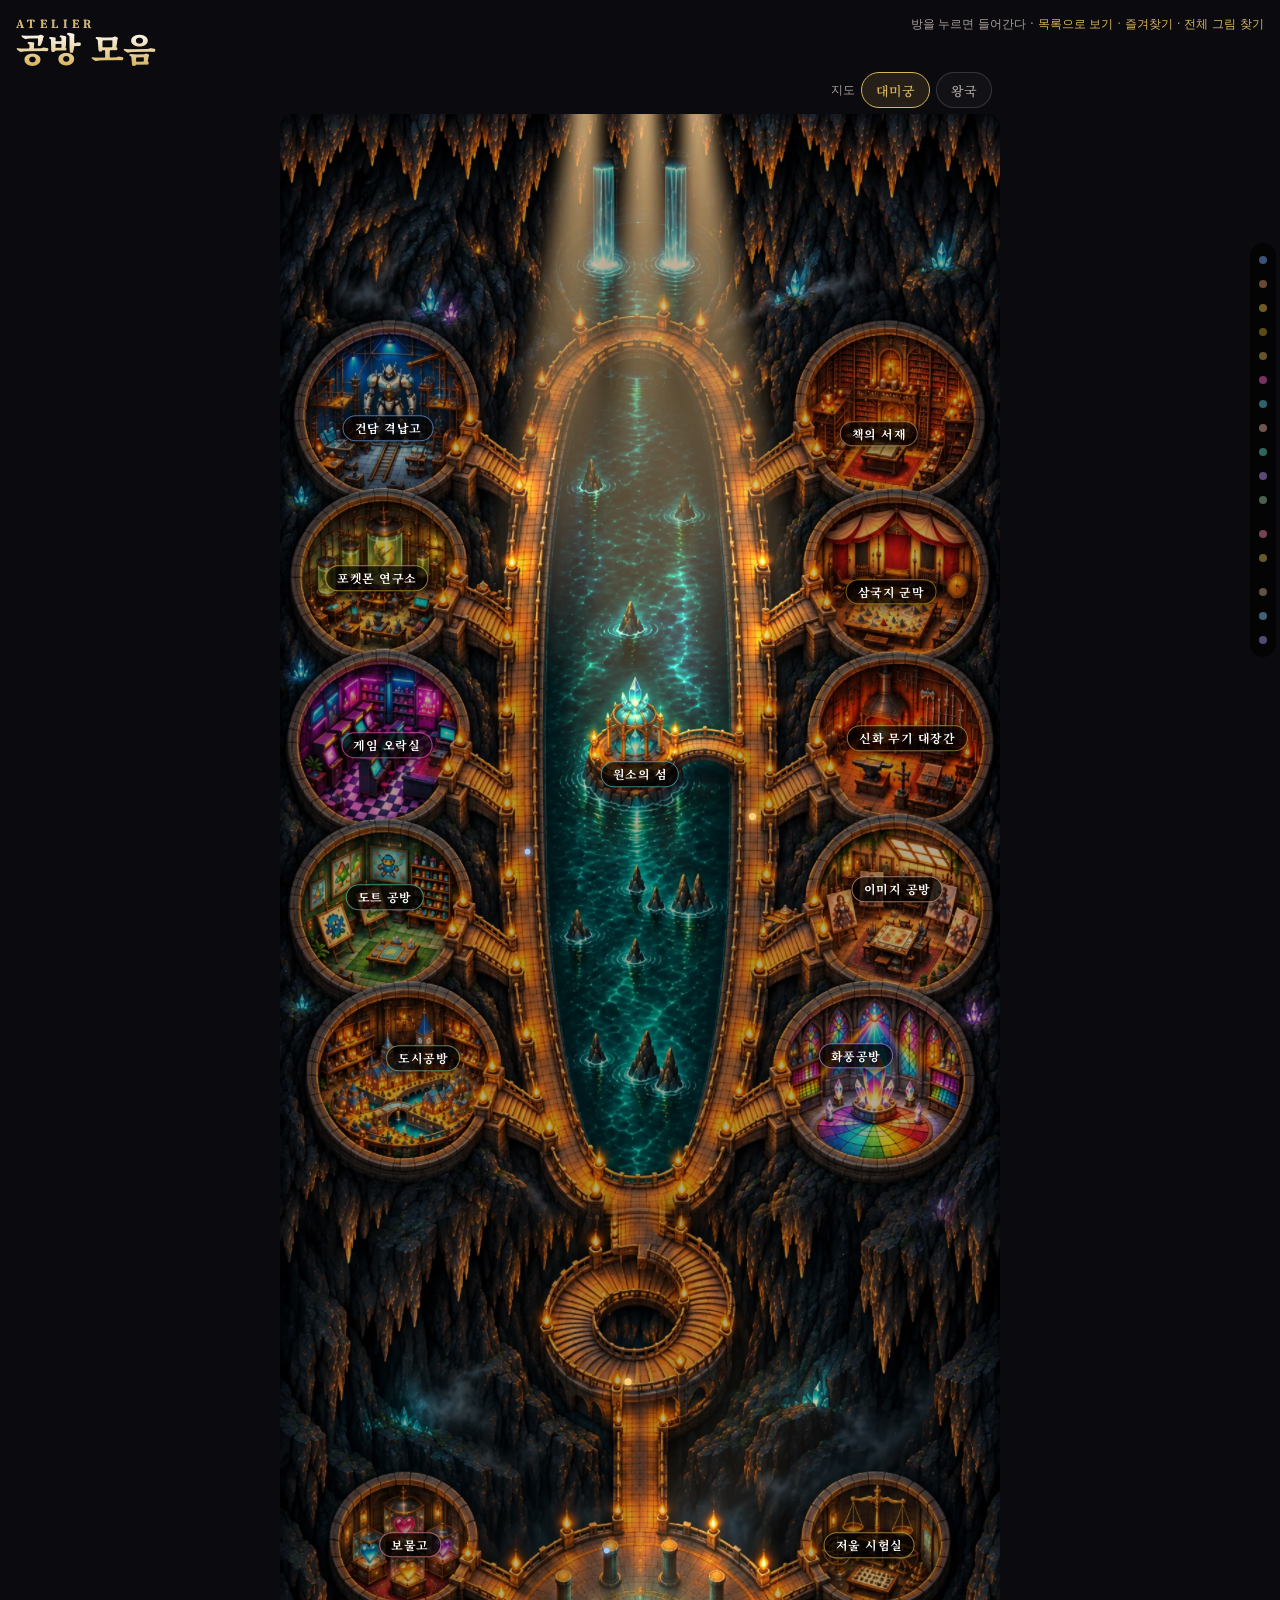
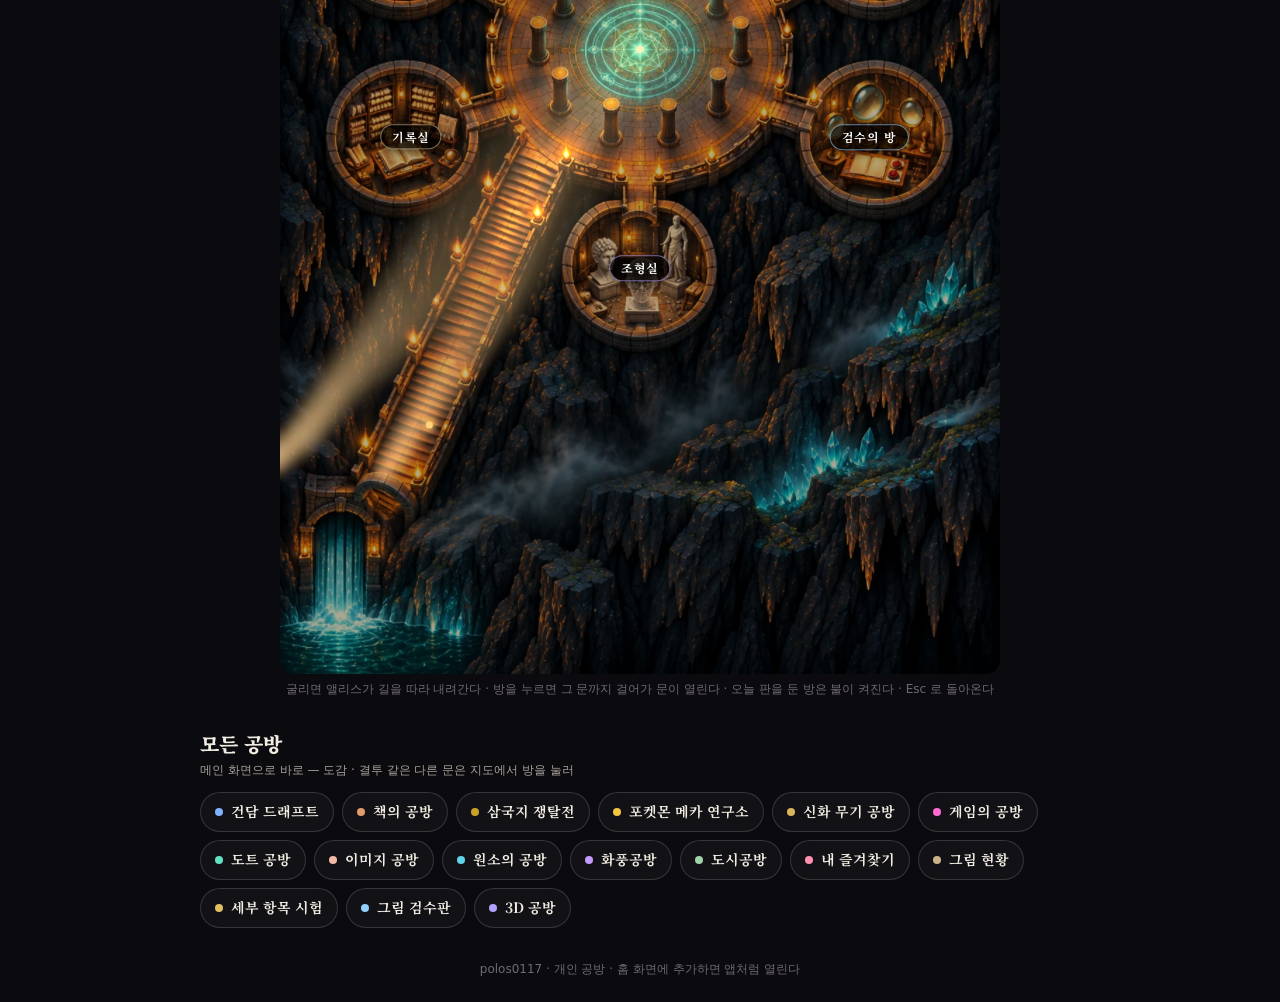
==== commit d249daf6: "지도 — 새 소식 HEAD 는 십 분에 한 번(공방에서 돌아올 때마다 묻지 않는다) Co-Authored-By: Claude Opus 5.5 <noreply@anthropic.co" ====
--- a/index.html
+++ b/index.html
@@ -510,8 +510,14 @@
   }
   if (on) { const r = ROOMS.find(q => q.key === on), st = $('#status'), d = doors.querySelector('a.daily'); if (st) st.innerHTML = statusText(r); if (d) d.outerHTML = dailyHTML(r); }
 }
+/* 묻기는 십 분에 한 번 — 공방에서 뒤로 와 지도가 다시 열릴 때마다 방 수만큼 HEAD 를 보내면 GitHub Pages 가 「Rate limit exceeded」로 막는다(사용자 2026-11-26 「공방에서 뒤로가기로 허브 이동한때마다 떠」).
+   받은 날짜는 이 브라우저에 두고 십 분 안에는 그걸 쓴다. Pages 도 파일을 십 분 캐시하므로 더 자주 물어도 새 것을 못 본다 */
+const SNIFF_KEY = 'hub_news_v1', SNIFF_GAP = 6e5;
 async function sniff() {
+  let kept = null; try { kept = JSON.parse(localStorage.getItem(SNIFF_KEY) || 'null'); } catch (e) {}
+  if (kept && kept.news && Date.now() - kept.at < SNIFF_GAP && Date.now() >= kept.at) { Object.assign(NEWS, kept.news); paint(); return; }
   await Promise.all(ROOMS.filter(r => r.links.length).map(async r => { try { const res = await fetch(r.links[0][1], { method: 'HEAD', cache: 'no-store' }); const lm = Date.parse(res.headers.get('last-modified')); if (res.ok && isFinite(lm)) NEWS[r.key] = lm; } catch (e) {} }));
+  try { localStorage.setItem(SNIFF_KEY, JSON.stringify({ at: Date.now(), news: NEWS })); } catch (e) {}
   paint();
 }
 addEventListener('pageshow', paint); addEventListener('focus', paint); document.addEventListener('visibilitychange', () => { if (!document.hidden) paint(); });
